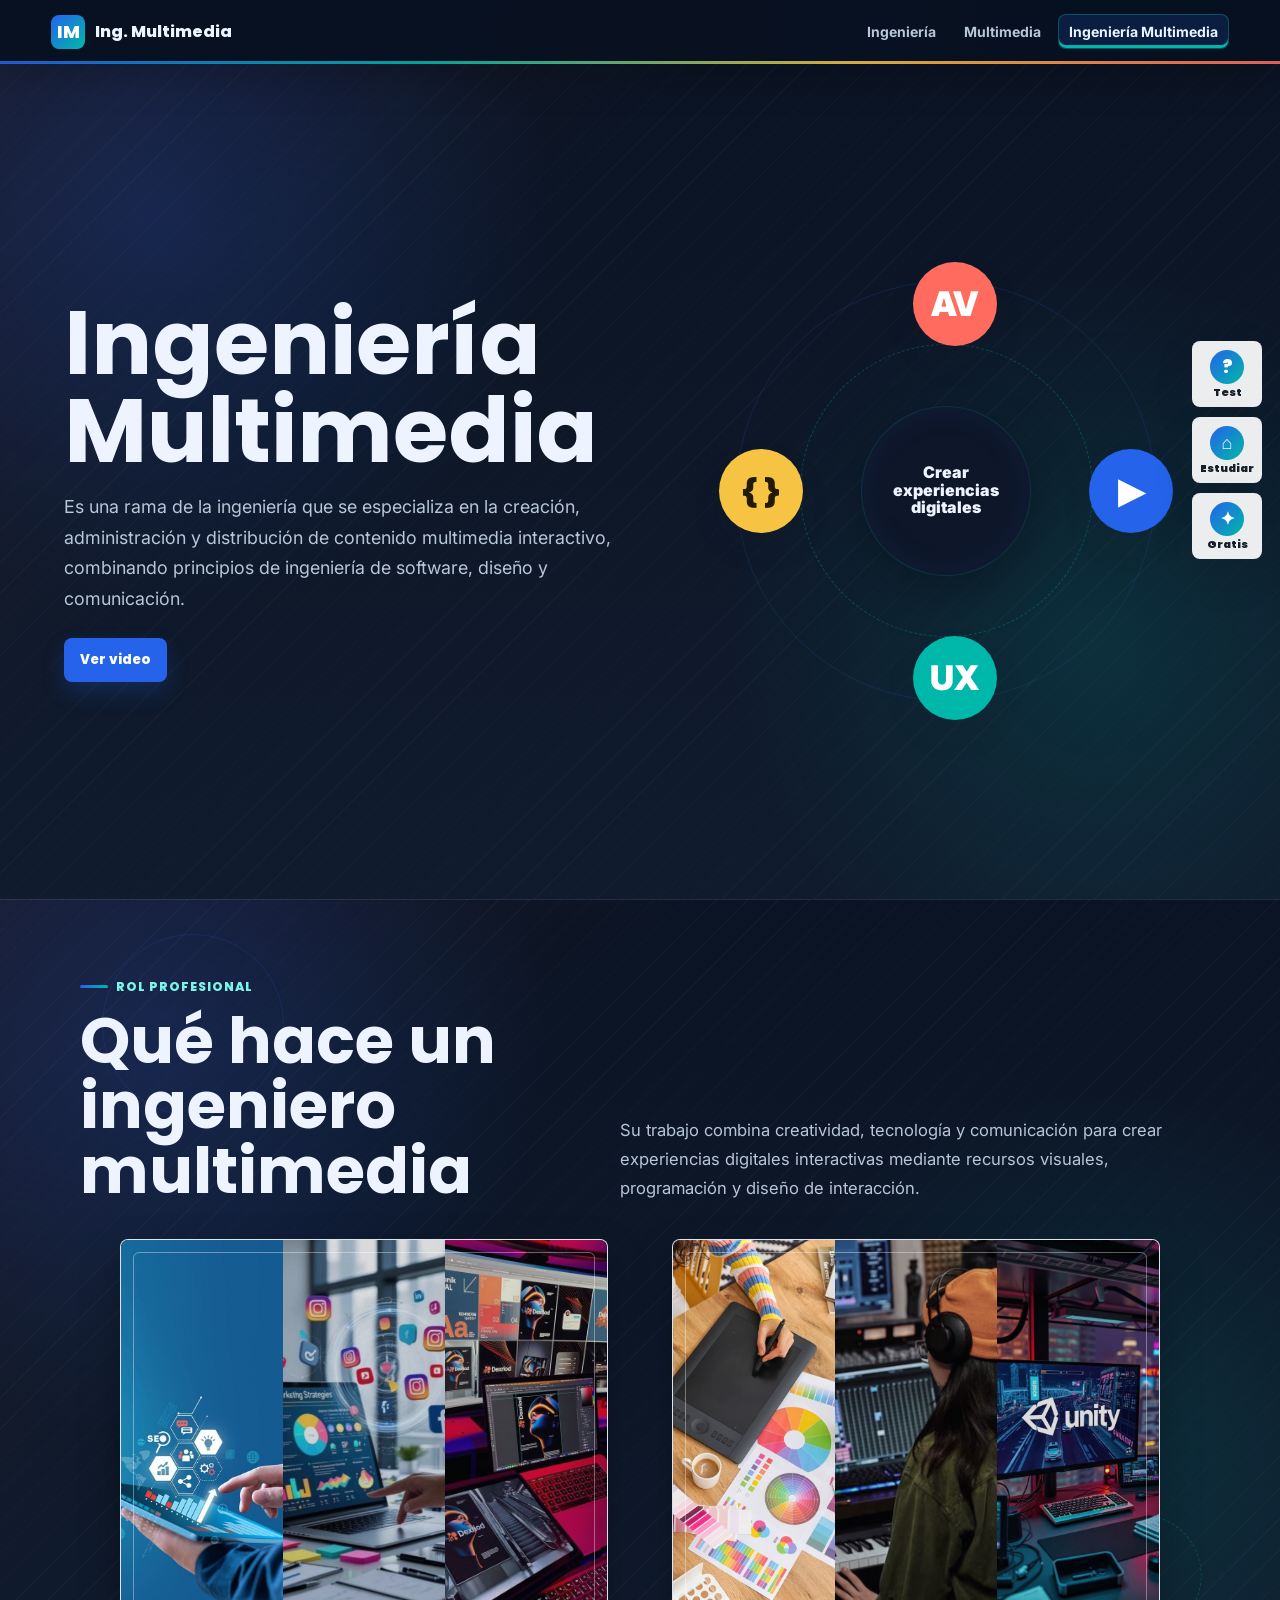
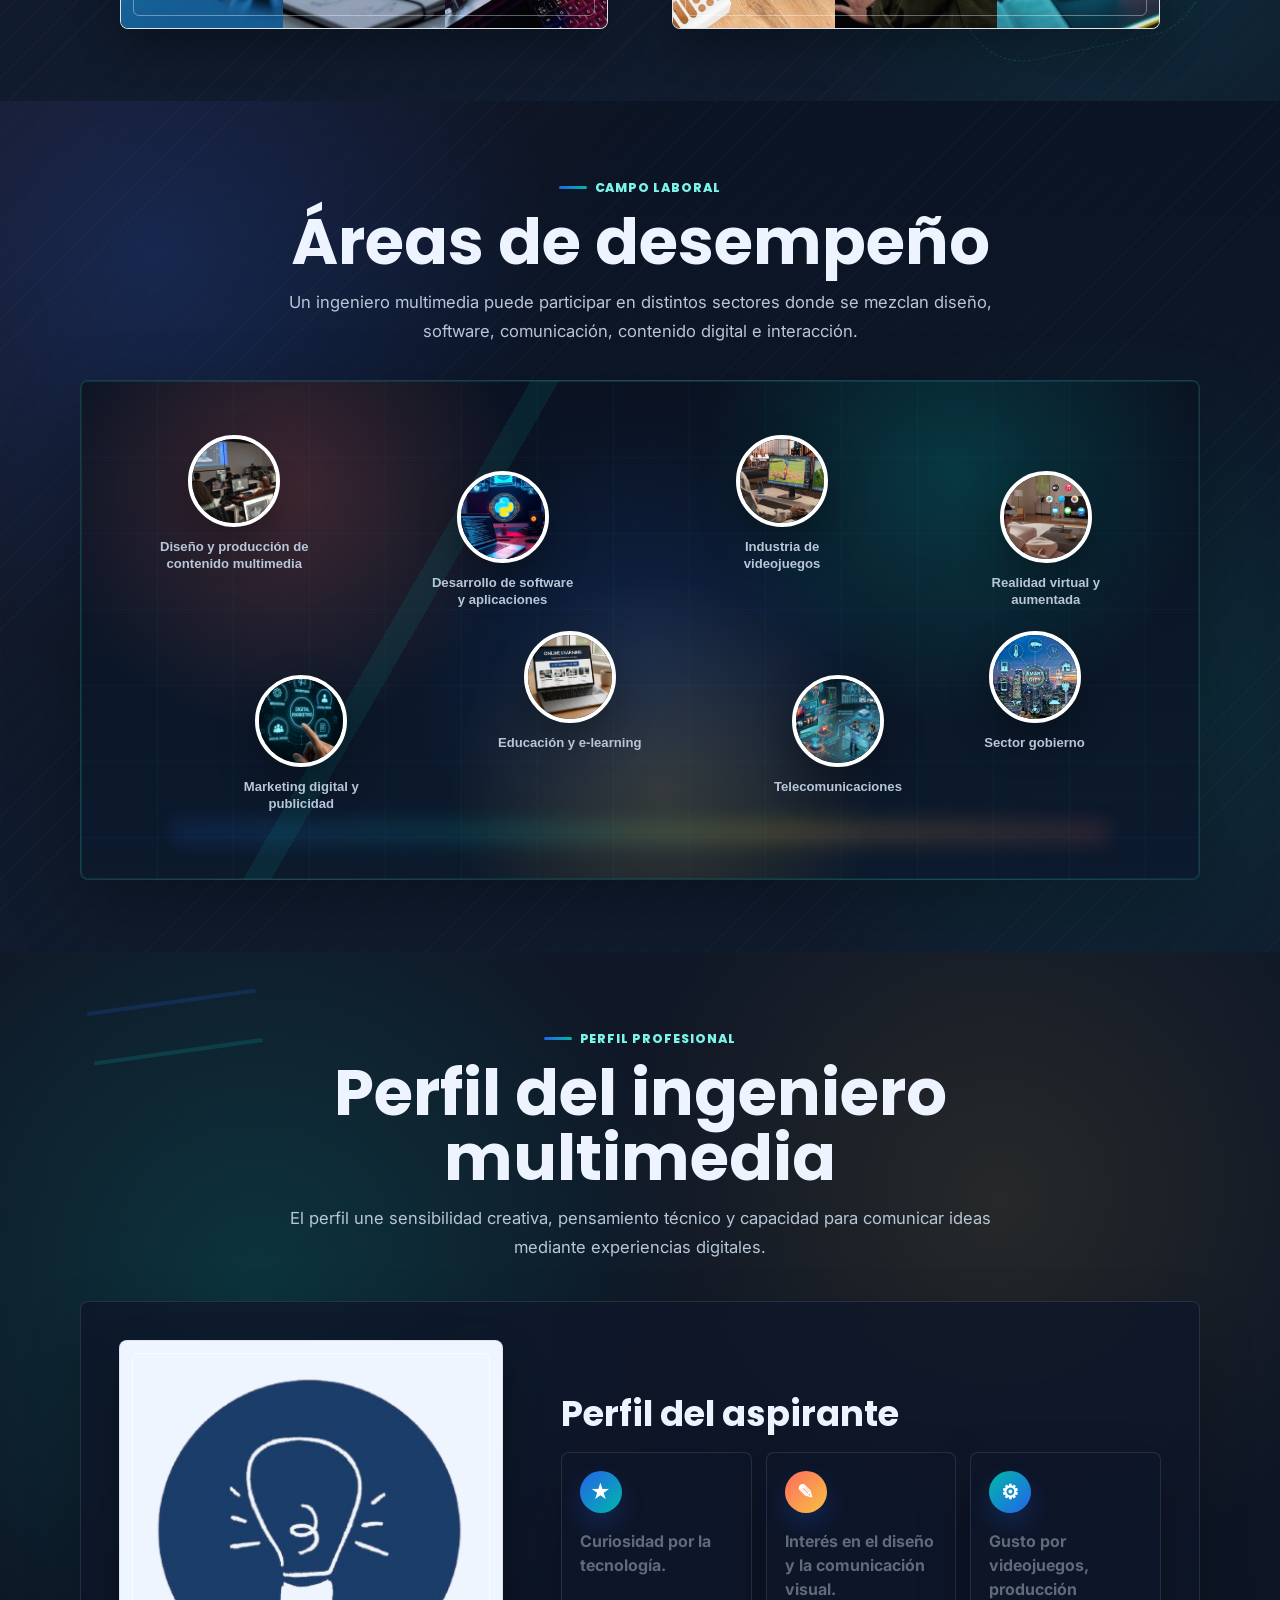
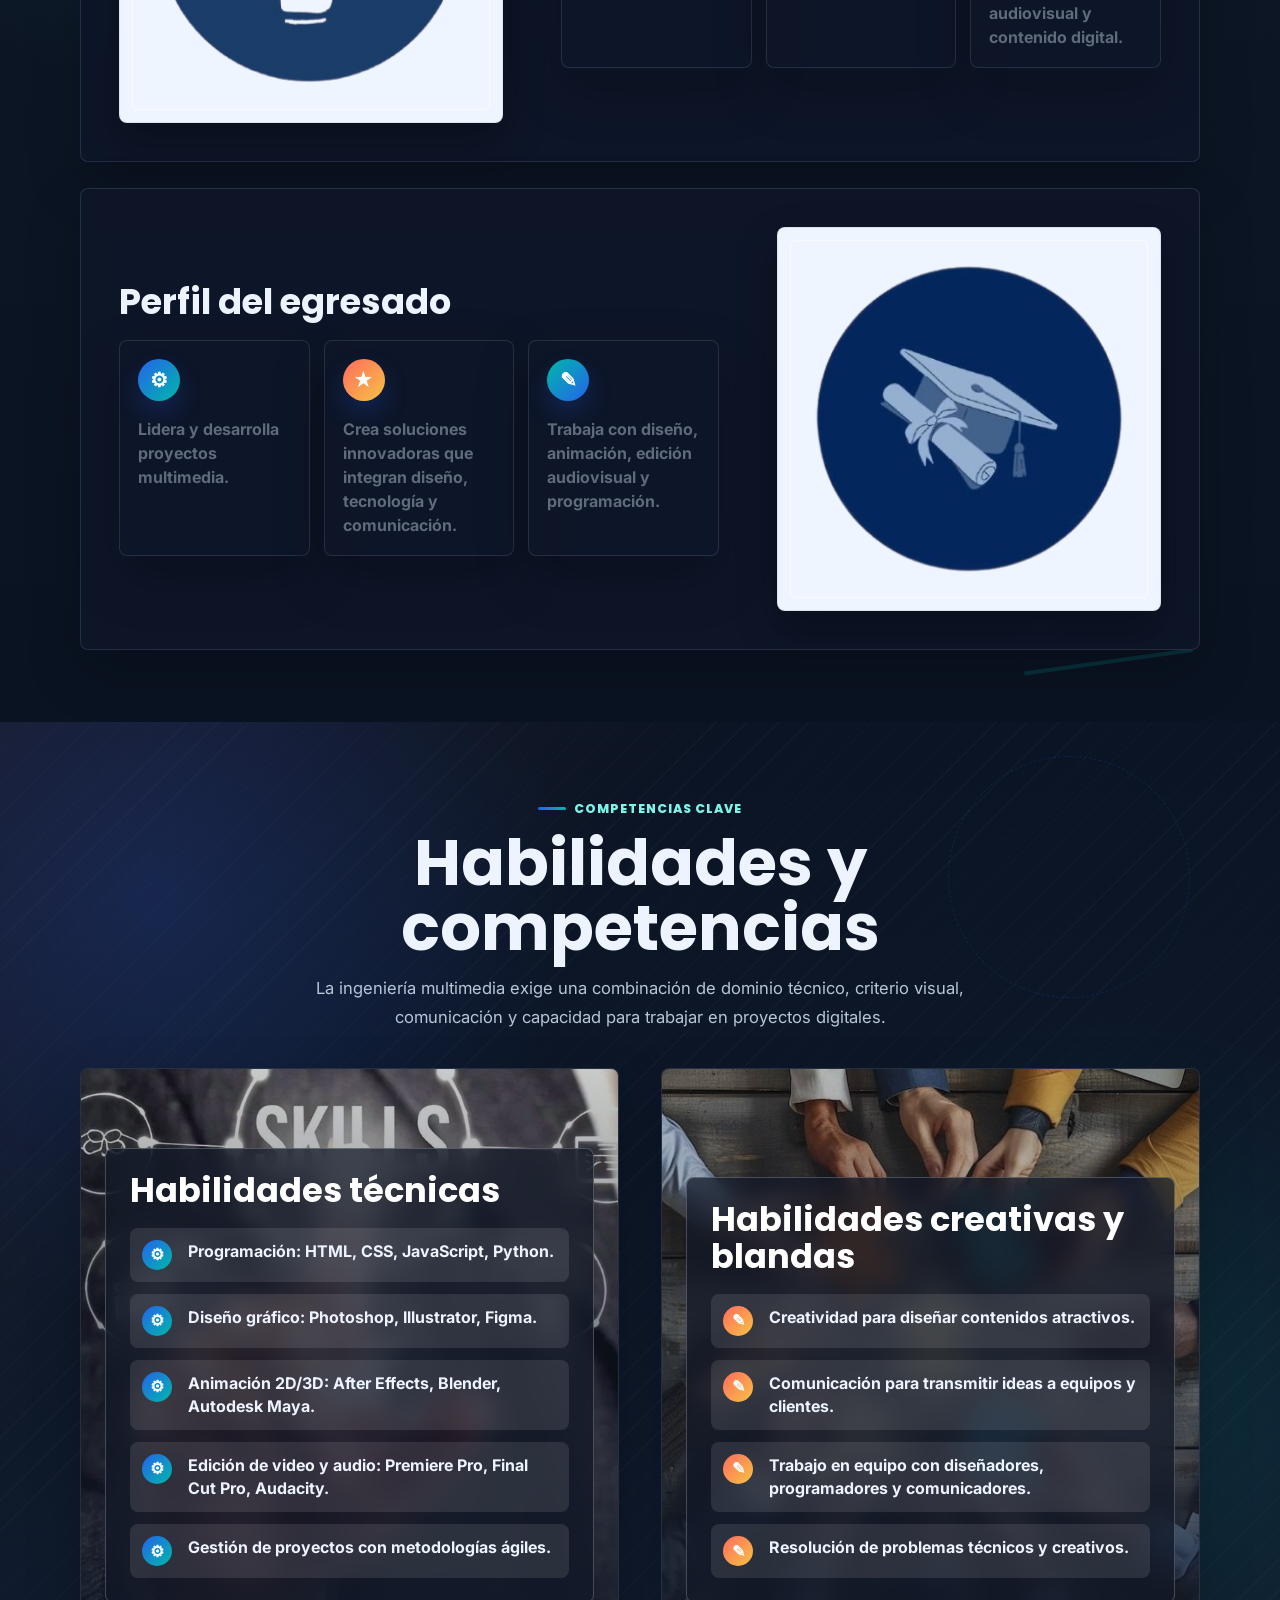
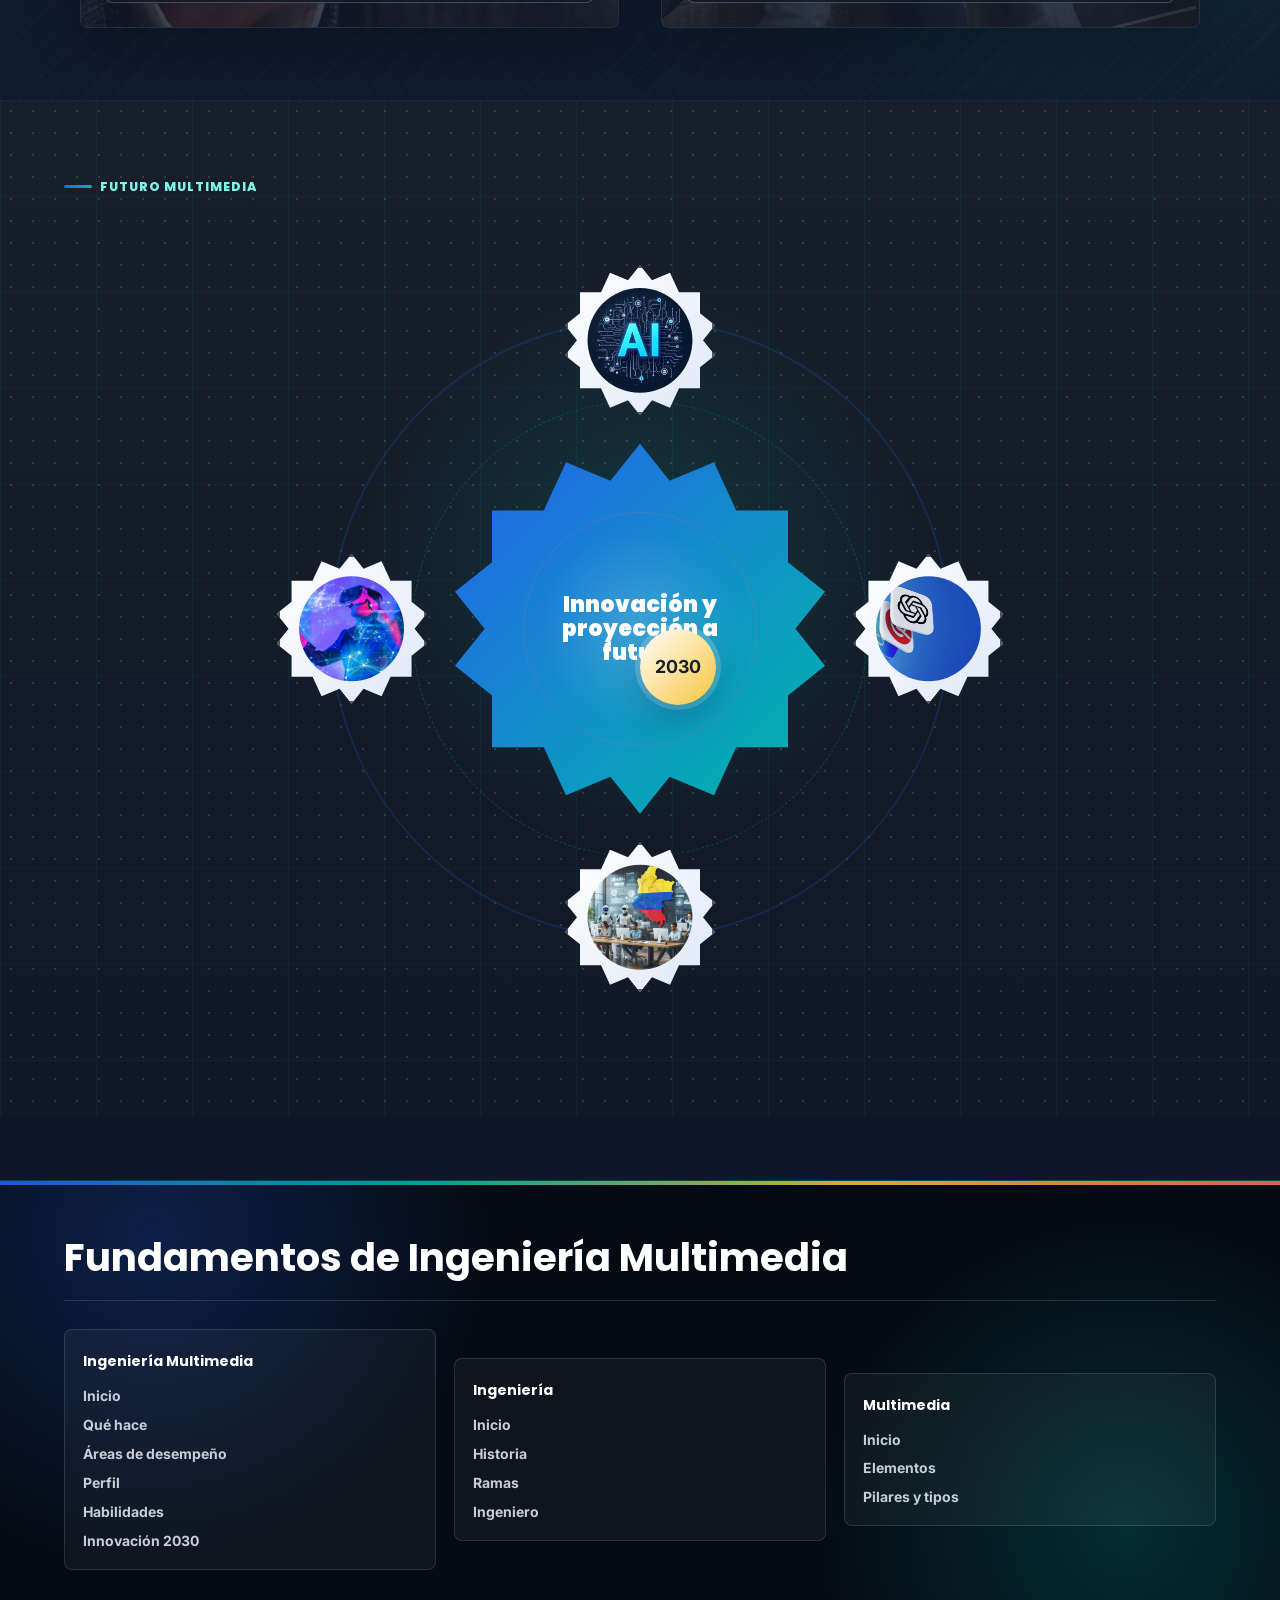
==== index.html @ 22db9808 "Alinear bordes de encabezado y footer" ====
﻿<!doctype html>
<html lang="es">
<head>
  <meta charset="utf-8">
  <meta name="viewport" content="width=device-width, initial-scale=1">
  <title>Ingeniería Multimedia</title>
  <!-- Fuentes principales del sitio: Poppins para títulos e Inter para lectura. -->
  <link rel="preconnect" href="https://fonts.googleapis.com">
  <link rel="preconnect" href="https://fonts.gstatic.com" crossorigin>
  <link href="https://fonts.googleapis.com/css2?family=Inter:wght@400;500;600;700;800&family=Poppins:wght@600;700;800;900&display=swap" rel="stylesheet">
  <link rel="stylesheet" href="css/styles.css">
</head>
<body data-page="ingenieria-multimedia">
  <!-- Encabezado fijo: logo del sitio y menú principal de navegación. -->
  <header class="topbar">
    <a href="index.html" class="brand" aria-label="Inicio">
      <span class="brand-mark">IM</span>
      <span>Ing. Multimedia</span>
    </a>
    <nav aria-label="Secciones principales">
      <a href="ingenieria.html">Ingeniería</a>
      <a href="multimedia.html">Multimedia</a>
      <a href="index.html" class="active">Ingeniería Multimedia</a>
    </nav>
  </header>

  <main id="inicio">
    <!-- Portada principal: presenta el tema central y los accesos rápidos. -->
    <section class="home-layout" id="ing-multimedia">
      <div class="intro-grid">
        <div class="intro-text">
          <h1>Ingeniería Multimedia</h1>
          <p>
            Es una rama de la ingeniería que se especializa en la creación, 
            administración y distribución de contenido multimedia interactivo, 
            combinando principios de ingeniería de software, diseño y comunicación.
          </p>
          <div class="hero-actions">
            <button class="button" type="button" id="openVideo">Ver video</button>
          </div>
        </div>
        <!-- Elemento visual animado de la portada. Cada orbe representa una parte clave de la ingeniería multimedia. -->
        <div class="stage" aria-label="Ingeniería multimedia en movimiento">
          <div class="media-orbit">
            <button class="orb video" type="button" id="openVideoOrbit" aria-label="Ver video introductorio"><span>▶</span></button>
            <div class="orb audio" title="Audiovisual"><span>AV</span></div>
            <div class="orb design" title="Experiencia de usuario"><span>UX</span></div>
            <div class="orb code" title="Programación"><span>{ }</span></div>
          </div>
          <div class="center-chip"><span>Crear experiencias digitales</span></div>
        </div>
      </div>
    </section>

    <!-- Qué hace un ingeniero multimedia: dos tarjetas con imágenes tipo cortina. -->
    <section class="curtain-section" id="que-hace-ing-multimedia">
      <div class="curtain-heading">
        <div>
          <span class="section-kicker">Rol profesional</span>
          <h2>Qué hace un ingeniero multimedia</h2>
        </div>
        <p>
          Su trabajo combina creatividad, tecnología y comunicación para crear
          experiencias digitales interactivas mediante recursos visuales,
          programación y diseño de interacción.
        </p>
      </div>

      <div class="section-hint curtain-hint" role="status" aria-live="polite">Haz clic en una tarjeta para ver el contenido de cada actividad.</div>

      <div class="curtain-grid">
        <article class="curtain-card" tabindex="0" aria-label="Diseño, producción e integración multimedia">
          <div class="curtain-images">
            <img class="active" src="assets/img/ingenieria-multimedia/que-hace-un-ing-multimedia-1.jpg" alt="Diseño y producción de contenido multimedia">
            <img src="assets/img/ingenieria-multimedia/que-hace-un-ing-multimedia-2.jpg" alt="Creación de recursos visuales multimedia">
            <img src="assets/img/ingenieria-multimedia/que-hace-un-ing-multimedia-3.jpg" alt="Integración de tecnologías multimedia">
          </div>
          <div class="curtain-copy">
            <h3>Diseño y producción multimedia</h3>
            <p>Crear gráficos, animaciones, videos y audio para proyectos digitales.</p>
          </div>
        </article>

        <article class="curtain-card" tabindex="0" aria-label="Software, aplicaciones y experiencias interactivas">
          <div class="curtain-images">
            <img class="active" src="assets/img/ingenieria-multimedia/que-hace-un-ing-multimedia-4.jpg" alt="Desarrollo de software multimedia">
            <img src="assets/img/ingenieria-multimedia/que-hace-un-ing-multimedia-5.jpg" alt="Aplicaciones interactivas">
            <img src="assets/img/ingenieria-multimedia/que-hace-un-ing-multimedia-6.jpg" alt="Experiencias inmersivas multimedia">
          </div>
          <div class="curtain-copy">
            <h3>Desarrollo multimedia</h3>
            <p>Programar aplicaciones multimedia interactivas utilizando lenguajes como HTML, CSS y JavaScript.</p>
          </div>
        </article>
      </div>
    </section>

    <!-- Áreas de desempeño: imágenes flotantes tipo globo que explotan al hacer clic. -->
    <section id="areas-desempeno">
      <div class="areas-heading">
        <span class="section-kicker">Campo laboral</span>
        <h2>Áreas de desempeño</h2>
        <p>
          Un ingeniero multimedia puede participar en distintos sectores donde
          se mezclan diseño, software, comunicación, contenido digital e interacción.
        </p>
      </div>
      <div class="areas-cloud" aria-label="Áreas de desempeño de la ingeniería multimedia">
        <button class="area-bubble area-bubble-a" type="button">
          <img src="assets/img/ingenieria-multimedia/area-diseñ-y-produccion-multimedia.jpg" alt="Diseño y producción de contenido multimedia">
          <span>Diseño y producción de contenido multimedia</span>
        </button>
        <button class="area-bubble area-bubble-b" type="button">
          <img src="assets/img/ingenieria-multimedia/area-sotfware-y-app.jpg" alt="Desarrollo de software y aplicaciones">
          <span>Desarrollo de software y aplicaciones</span>
        </button>
        <button class="area-bubble area-bubble-c" type="button">
          <img src="assets/img/ingenieria-multimedia/area-videojuegos.jpg" alt="Industria de videojuegos">
          <span>Industria de videojuegos</span>
        </button>
        <button class="area-bubble area-bubble-d" type="button">
          <img src="assets/img/ingenieria-multimedia/area-realidad-v-a.jpg" alt="Realidad virtual y aumentada">
          <span>Realidad virtual y aumentada</span>
        </button>
        <button class="area-bubble area-bubble-e" type="button">
          <img src="assets/img/ingenieria-multimedia/area-marketin-y-publicidad.jpg" alt="Marketing digital y publicidad">
          <span>Marketing digital y publicidad</span>
        </button>
        <button class="area-bubble area-bubble-f" type="button">
          <img src="assets/img/ingenieria-multimedia/area-e-lerning.jpg" alt="Educación y e-learning">
          <span>Educación y e-learning</span>
        </button>
        <button class="area-bubble area-bubble-g" type="button">
          <img src="assets/img/ingenieria-multimedia/areas-telecominicaciones.png" alt="Telecomunicaciones">
          <span>Telecomunicaciones</span>
        </button>
        <button class="area-bubble area-bubble-h" type="button">
          <img src="assets/img/ingenieria-multimedia/area-gobierno.jpg" alt="Sector gobierno">
          <span>Sector gobierno</span>
        </button>
      </div>
    </section>

    <!-- Perfil del ingeniero multimedia: aspirante y egresado con imagen e iconos. -->
    <section class="profile-section" id="perfil-ing-multimedia">
      <div class="profile-heading">
        <span class="section-kicker">Perfil profesional</span>
        <h2>Perfil del ingeniero multimedia</h2>
        <p>
          El perfil une sensibilidad creativa, pensamiento técnico y capacidad
          para comunicar ideas mediante experiencias digitales.
        </p>
      </div>

      <div class="profile-grid">
        <article class="profile-panel profile-panel-aspirante">
          <div class="profile-image-wrap">
            <img src="assets/img/ingenieria-multimedia/perfil_interesado.png" alt="Perfil del aspirante a ingeniería multimedia">
          </div>
          <div class="profile-content">
            <h3>Perfil del aspirante</h3>
            <div class="profile-traits">
              <div class="profile-trait">
                <span class="trait-icon">★</span>
                <p>Curiosidad por la tecnología.</p>
              </div>
              <div class="profile-trait">
                <span class="trait-icon">✎</span>
                <p>Interés en el diseño y la comunicación visual.</p>
              </div>
              <div class="profile-trait">
                <span class="trait-icon">⚙</span>
                <p>Gusto por videojuegos, producción audiovisual y contenido digital.</p>
              </div>
            </div>
          </div>
        </article>

        <article class="profile-panel profile-panel-egresado">
          <div class="profile-content">
            <h3>Perfil del egresado</h3>
            <div class="profile-traits">
              <div class="profile-trait">
                <span class="trait-icon">⚙</span>
                <p>Lidera y desarrolla proyectos multimedia.</p>
              </div>
              <div class="profile-trait">
                <span class="trait-icon">★</span>
                <p>Crea soluciones innovadoras que integran diseño, tecnología y comunicación.</p>
              </div>
              <div class="profile-trait">
                <span class="trait-icon">✎</span>
                <p>Trabaja con diseño, animación, edición audiovisual y programación.</p>
              </div>
            </div>
          </div>
          <div class="profile-image-wrap">
            <img src="assets/img/ingenieria-multimedia/perfil_egresado.png" alt="Perfil del egresado de ingeniería multimedia">
          </div>
        </article>
      </div>
    </section>

    <!-- Habilidades y competencias: comparativo entre técnicas y creativas/blandas. -->
    <section class="skills-section" id="habilidades-competencias">
      <div class="skills-heading">
        <span class="section-kicker">Competencias clave</span>
        <h2>Habilidades y competencias</h2>
        <p>
          La ingeniería multimedia exige una combinación de dominio técnico,
          criterio visual, comunicación y capacidad para trabajar en proyectos digitales.
        </p>
      </div>

      <div class="skills-panels">
        <article class="skill-panel skill-panel-tech">
          <div class="skill-panel-bg" aria-hidden="true"></div>
          <div class="skill-panel-content">
            <h3>Habilidades técnicas</h3>
            <ul class="skill-list">
              <li><span class="skill-icon gear">⚙</span><span>Programación: HTML, CSS, JavaScript, Python.</span></li>
              <li><span class="skill-icon gear">⚙</span><span>Diseño gráfico: Photoshop, Illustrator, Figma.</span></li>
              <li><span class="skill-icon gear">⚙</span><span>Animación 2D/3D: After Effects, Blender, Autodesk Maya.</span></li>
              <li><span class="skill-icon gear">⚙</span><span>Edición de video y audio: Premiere Pro, Final Cut Pro, Audacity.</span></li>
              <li><span class="skill-icon gear">⚙</span><span>Gestión de proyectos con metodologías ágiles.</span></li>
            </ul>
          </div>
        </article>

        <article class="skill-panel skill-panel-soft">
          <div class="skill-panel-bg" aria-hidden="true"></div>
          <div class="skill-panel-content">
            <h3>Habilidades creativas y blandas</h3>
            <ul class="skill-list">
              <li><span class="skill-icon brush">✎</span><span>Creatividad para diseñar contenidos atractivos.</span></li>
              <li><span class="skill-icon brush">✎</span><span>Comunicación para transmitir ideas a equipos y clientes.</span></li>
              <li><span class="skill-icon brush">✎</span><span>Trabajo en equipo con diseñadores, programadores y comunicadores.</span></li>
              <li><span class="skill-icon brush">✎</span><span>Resolución de problemas técnicos y creativos.</span></li>
            </ul>
          </div>
        </article>
      </div>
    </section>

    <!-- Innovación y proyección 2030: engranajes animados con textos al pausar. -->
    <section class="innovation-section" id="innovacion-2030">
      <span class="section-kicker innovation-kicker">Futuro multimedia</span>
      <div class="innovation-stage">
        <article class="innovation-note innovation-note-left">
          <h3>Inteligencia artificial</h3>
          <p>La automatización de tareas repetitivas permite enfocar el trabajo en creatividad e innovación estratégica.</p>
        </article>

        <article class="innovation-note innovation-note-right-top">
          <h3>IA generativa</h3>
          <p>La generación automática de imágenes, video y música redefine los procesos creativos multimedia.</p>
        </article>

        <div class="gear-system" aria-label="Innovación y proyección a futuro 2030">
          <div class="gear-center">
            <span>Innovación y proyección a futuro</span>
            <strong class="orbit-year">2030</strong>
          </div>

          <button class="future-gear future-gear-ia" type="button" aria-label="Inteligencia artificial">
            <img src="assets/img/ingenieria-multimedia/IA.jpg" alt="Inteligencia artificial">
          </button>
          <button class="future-gear future-gear-gen" type="button" aria-label="IA generativa y multimedia">
            <img src="assets/img/ingenieria-multimedia/ias-gnerativas.jpg" alt="IA generativa y multimedia">
          </button>
          <button class="future-gear future-gear-col" type="button" aria-label="Tendencias en Colombia">
            <img src="assets/img/ingenieria-multimedia/tendencias-en-colombia.jpg" alt="Tendencias en Colombia">
          </button>
          <button class="future-gear future-gear-xr" type="button" aria-label="Realidad virtual aumentada y mixta">
            <img src="assets/img/ingenieria-multimedia/Realidad-aumentada.jpg" alt="Realidad virtual aumentada y mixta">
          </button>
        </div>

        <article class="innovation-note innovation-note-left-bottom">
          <h3>Tendencias en Colombia</h3>
          <p>El crecimiento TIC impulsa contenidos interactivos, realidad aumentada y desarrollo web.</p>
        </article>

        <article class="innovation-note innovation-note-right-bottom">
          <h3>Realidad extendida</h3>
          <p>VR, AR y realidad mixta aumentan la demanda de experiencias inmersivas diseñadas por ingenieros multimedia.</p>
        </article>
      </div>
    </section>

  </main>

  <!-- Pie de página del sitio. -->
  <!-- Pie de página global: resume las tres páginas y permite saltar a sus secciones. -->
  <footer class="site-footer">
    <div class="footer-brand">
      <strong>Fundamentos de Ingeniería Multimedia</strong>
    </div>

    <nav class="footer-menu" aria-label="Menú general del sitio">
      <section class="footer-group">
        <h3><a href="index.html">Ingeniería Multimedia</a></h3>
        <ul>
          <li><a href="index.html#ing-multimedia">Inicio</a></li>
          <li><a href="index.html#que-hace-ing-multimedia">Qué hace</a></li>
          <li><a href="index.html#areas-desempeno">Áreas de desempeño</a></li>
          <li><a href="index.html#perfil-ing-multimedia">Perfil</a></li>
          <li><a href="index.html#habilidades-competencias">Habilidades</a></li>
          <li><a href="index.html#innovacion-2030">Innovación 2030</a></li>
        </ul>
      </section>

      <section class="footer-group">
        <h3><a href="ingenieria.html">Ingeniería</a></h3>
        <ul>
          <li><a href="ingenieria.html#ingenieria">Inicio</a></li>
          <li><a href="ingenieria.html#historia-ingenieria">Historia</a></li>
          <li><a href="ingenieria.html#ramas-ingenieria">Ramas</a></li>
          <li><a href="ingenieria.html#que-es-un-ingeniero">Ingeniero</a></li>
        </ul>
      </section>

      <section class="footer-group">
        <h3><a href="multimedia.html">Multimedia</a></h3>
        <ul>
          <li><a href="multimedia.html#multimedia">Inicio</a></li>
          <li><a href="multimedia.html#elementos-multimedia">Elementos</a></li>
          <li><a href="multimedia.html#pilares-tipos">Pilares y tipos</a></li>
        </ul>
      </section>
    </nav>
  </footer>

  <!-- Modal reutilizable para mostrar información ampliada de varias secciones. -->
  <div class="modal" id="modal" aria-hidden="true">
    <article class="modal-card" role="dialog" aria-modal="true" aria-labelledby="modalTitle">
      <div id="modalArt"></div>
      <div class="modal-content">
        <button class="close" type="button" id="closeModal" aria-label="Cerrar">X</button>
        <h2 id="modalTitle"></h2>
        <p id="modalText"></p>
      </div>
    </article>
  </div>

  <!-- Modal específico para reproducir el video de introducción. -->
  <div class="modal" id="videoModal" aria-hidden="true">
    <article class="modal-card video-modal-card" role="dialog" aria-modal="true" aria-labelledby="videoTitle">
      <div class="modal-content">
        <button class="close" type="button" id="closeVideo" aria-label="Cerrar">X</button>
        <h2 id="videoTitle">Video de introducción</h2>
      </div>
      <video id="introVideo" controls>
        <source src="assets/video/ingenieria-multimedia/intro.mp4" type="video/mp4">
        Tu navegador no puede reproducir este video.
      </video>
    </article>
  </div>

  <!-- Modal del test: no se cierra al tocar el fondo para que el usuario no pierda sus respuestas. -->
  <div class="modal action-modal" id="testModal" aria-hidden="true">
    <article class="modal-card action-card test-card" role="dialog" aria-modal="true" aria-labelledby="testTitle">
      <button class="close" type="button" data-close-modal="testModal" aria-label="Cerrar">X</button>
      <div class="action-card-head">
        <span class="section-kicker">Test vocacional</span>
        <h2 id="testTitle">Descubre tu perfil multimedia</h2>
        <p>Responde las tres preguntas y luego revisa el resultado. Ninguna opción aparece marcada por defecto.</p>
      </div>

      <form class="test-form" id="profileTest">
        <fieldset>
          <legend>1. ¿Qué actividad te llama más la atención?</legend>
          <label><input type="radio" name="q1" value="A"> Diseñar personajes y mundos para un videojuego.</label>
          <label><input type="radio" name="q1" value="B"> Crear contenido llamativo para redes sociales o publicidad.</label>
          <label><input type="radio" name="q1" value="C"> Producir un cortometraje o una pieza audiovisual.</label>
          <label><input type="radio" name="q1" value="D"> Desarrollar una app o una página web interactiva.</label>
        </fieldset>

        <fieldset>
          <legend>2. ¿Qué herramienta te gustaría dominar?</legend>
          <label><input type="radio" name="q2" value="A"> Un motor de videojuegos como Unity o Unreal Engine.</label>
          <label><input type="radio" name="q2" value="B"> Software de diseño como Photoshop, Illustrator o Figma.</label>
          <label><input type="radio" name="q2" value="C"> Programas de edición de video como Premiere Pro o After Effects.</label>
          <label><input type="radio" name="q2" value="D"> Lenguajes de programación como Python o JavaScript.</label>
        </fieldset>

        <fieldset>
          <legend>3. ¿Cuál es tu objetivo profesional ideal?</legend>
          <label><input type="radio" name="q3" value="A"> Ser parte de un estudio de desarrollo de juegos.</label>
          <label><input type="radio" name="q3" value="B"> Dirigir el arte digital y la estrategia de marca de una empresa.</label>
          <label><input type="radio" name="q3" value="C"> Trabajar en postproducción de películas y series.</label>
          <label><input type="radio" name="q3" value="D"> Liderar proyectos de innovación tecnológica en una compañía.</label>
        </fieldset>

        <p class="test-warning" id="testWarning" aria-live="polite"></p>
        <button class="button" type="submit">Ver resultado</button>
      </form>

      <section class="test-result" id="testResult" aria-live="polite"></section>
      <button class="button secondary retake-test" type="button" id="retakeTest">Volver a realizar el test</button>
      <button class="button secondary modal-close-action" type="button" data-close-modal="testModal">Cerrar</button>
    </article>
  </div>

  <!-- Modal de universidades: el fondo también sirve para cerrar la ventana. -->
  <div class="modal action-modal dismissible" id="studyModal" aria-hidden="true">
    <article class="modal-card action-card study-card" role="dialog" aria-modal="true" aria-labelledby="studyTitle">
      <button class="close" type="button" data-close-modal="studyModal" aria-label="Cerrar">X</button>
      <div class="action-card-head">
        <span class="section-kicker">Colombia</span>
        <h2 id="studyTitle">Dónde estudiar Ingeniería Multimedia</h2>
        <p>Programas universitarios en Colombia relacionados con la formación en Ingeniería Multimedia.</p>
      </div>
      <div class="link-grid university-grid">
        <a href="https://uninpahu.edu.co/oferta-academica/ingenieria-multimedia/" target="_blank" rel="noopener noreferrer">
          <img src="assets/img/logos/unipahu.jpg" alt="UNINPAHU">
          <span>UNINPAHU</span>
        </a>
        <a href="https://unisimon.edu.co/pregrados/ingenieria-multimedia/barranquilla" target="_blank" rel="noopener noreferrer">
          <img src="assets/img/logos/Universidad-Simon-Bolivar.jpg" alt="Universidad Simón Bolívar">
          <span>Universidad Simón Bolívar</span>
        </a>
        <a href="https://umng.edu.co/programa/ingenieria-en-multimedia/" target="_blank" rel="noopener noreferrer">
          <img src="assets/img/logos/u-militar-nueva-granada.png" alt="Universidad Militar Nueva Granada">
          <span>U. Militar Nueva Granada</span>
        </a>
        <a href="https://www.uao.edu.co/programa/ingenieria-multimedia/" target="_blank" rel="noopener noreferrer">
          <img src="assets/img/logos/universidad-autonoma-de-occidente.png" alt="Universidad Autónoma de Occidente">
          <span>U. Autónoma de Occidente</span>
        </a>
        <a href="https://estudios.unad.edu.co/ingenieria-multimedia" target="_blank" rel="noopener noreferrer">
          <img src="assets/img/logos/unad.png" alt="UNAD">
          <span>UNAD</span>
        </a>
        <a href="https://unimayor.edu.co/web/oferta-academica/programas-profesionales/ingenieria-multimedia" target="_blank" rel="noopener noreferrer">
          <img src="assets/img/logos/colegio-mayor-del-cauca.png" alt="Colegio Mayor del Cauca">
          <span>Colegio Mayor del Cauca</span>
        </a>
      </div>
    </article>
  </div>

  <!-- Modal de herramientas gratuitas: logos con enlaces oficiales en nueva pestaña. -->
  <div class="modal action-modal dismissible" id="toolsModal" aria-hidden="true">
    <article class="modal-card action-card tools-card" role="dialog" aria-modal="true" aria-labelledby="toolsTitle">
      <button class="close" type="button" data-close-modal="toolsModal" aria-label="Cerrar">X</button>
      <div class="action-card-head">
        <span class="section-kicker">Recursos gratis</span>
        <h2 id="toolsTitle">Herramientas para crear contenido multimedia</h2>
        <p>Recursos gratuitos organizados por categoría para crear, editar y desarrollar proyectos multimedia.</p>
      </div>
      <div class="tool-categories">
        <section class="tool-category">
          <h3>Diseño gráfico e ilustración</h3>
          <div class="link-grid tools-grid">
            <a href="https://www.canva.com/" target="_blank" rel="noopener noreferrer"><img src="assets/img/logos/canva.jpg" alt="Canva"><span>Canva</span></a>
            <a href="https://www.gimp.org/" target="_blank" rel="noopener noreferrer"><img src="assets/img/logos/gimp.jpg" alt="GIMP"><span>GIMP</span></a>
            <a href="https://krita.org/en/" target="_blank" rel="noopener noreferrer"><img src="assets/img/logos/krita.jpg" alt="Krita"><span>Krita</span></a>
          </div>
        </section>

        <section class="tool-category">
          <h3>Animación y modelado 3D</h3>
          <div class="link-grid tools-grid">
            <a href="https://www.blender.org/" target="_blank" rel="noopener noreferrer"><img src="assets/img/logos/Blender.jpg" alt="Blender"><span>Blender</span></a>
          </div>
        </section>

        <section class="tool-category">
          <h3>Edición de audio</h3>
          <div class="link-grid tools-grid">
            <a href="https://www.audacityteam.org/" target="_blank" rel="noopener noreferrer"><img src="assets/img/logos/Audacity.jpg" alt="Audacity"><span>Audacity</span></a>
          </div>
        </section>

        <section class="tool-category">
          <h3>Edición de video</h3>
          <div class="link-grid tools-grid">
            <a href="https://www.blackmagicdesign.com/products/davinciresolve/" target="_blank" rel="noopener noreferrer"><img src="assets/img/logos/DaVinci-Resolve.jpg" alt="DaVinci Resolve"><span>DaVinci Resolve</span></a>
            <a href="https://www.capcut.com/" target="_blank" rel="noopener noreferrer"><img src="assets/img/logos/CapCut.jpg" alt="CapCut"><span>CapCut</span></a>
          </div>
        </section>

        <section class="tool-category">
          <h3>Desarrollo y programación</h3>
          <div class="link-grid tools-grid">
            <a href="https://code.visualstudio.com/" target="_blank" rel="noopener noreferrer"><img src="assets/img/logos/Visual-Studio-Code.jpg" alt="Visual Studio Code"><span>VS Code</span></a>
            <a href="https://scratch.mit.edu/" target="_blank" rel="noopener noreferrer"><img src="assets/img/logos/Scratch.jpg" alt="Scratch"><span>Scratch</span></a>
          </div>
        </section>
      </div>
    </article>
  </div>

  <!-- Botones flotantes: accesos rápidos y navegación hacia la sección anterior. -->
  <div class="floating-actions" aria-label="Accesos rápidos">
    <button class="float-action" type="button" data-action-modal="testModal" aria-label="Abrir test"><span>?</span><small>Test</small></button>
    <button class="float-action" type="button" data-action-modal="studyModal" aria-label="Dónde estudiar"><span>⌂</span><small>Estudiar</small></button>
    <button class="float-action" type="button" data-action-modal="toolsModal" aria-label="Herramientas gratis"><span>✦</span><small>Gratis</small></button>
  </div>
  <button class="float-action previous-action" type="button" id="backTop" aria-label="Ir a la sección anterior"><span>↑</span><small>Anterior</small></button>

  <script src="js/main.js"></script>
</body>
</html>
---- css/styles.css ----
﻿/* Variables generales: colores, sombras y valores reutilizables del sitio. */
:root {
      --bg: #f6f8fb;
      --ink: #17202a;
      --muted: #5f6b7a;
      --line: #dde3ec;
      --blue: #2563eb;
      --teal: #00b8a9;
      --coral: #ff6b5f;
      --gold: #f6c343;
      --dark: #111827;
      --panel: #ffffff;
      --soft-blue: #eef5ff;
      --soft-teal: #e8fbf8;
      --soft-coral: #fff0ee;
      --shadow: 0 18px 50px rgba(17, 24, 39, 0.13);
    }

    /* Ajuste global para que paddings y bordes no rompan el ancho de los elementos. */
    * {
      box-sizing: border-box;
    }

    html {
      scroll-behavior: smooth;
    }

    body {
      margin: 0;
      font-family: "Inter", "Segoe UI", Arial, sans-serif;
      color: var(--ink);
      background: var(--bg);
      cursor: default;
    }

    h1,
    h2,
    h3,
    .brand,
    .button {
      font-family: "Poppins", "Segoe UI", Arial, sans-serif;
    }

    a {
      color: inherit;
      text-decoration: none;
    }

    /* Cursor del sitio.
       La mano solo debe aparecer en controles reales: enlaces, botones,
       formularios y elementos marcados como interactivos. El resto conserva
       el cursor normal para que no parezca clicable por accidente. */
    a,
    button,
    label,
    input,
    select,
    textarea,
    summary,
    [role="button"] {
      cursor: pointer;
    }

    p,
    h1,
    h2,
    h3,
    li,
    .media-element-card,
    .pillar-list li,
    .type-card,
    .footer-brand {
      cursor: default;
    }

    /* Evita marcas de foco al hacer clic con mouse, pero conserva una senal
       visible cuando alguien navega con teclado. */
    :focus:not(:focus-visible) {
      outline: none;
    }

    :focus-visible {
      outline: 3px solid rgba(37, 99, 235, 0.45);
      outline-offset: 4px;
    }

    /* Encabezado fijo con logo y menu principal. */
    .topbar {
      position: sticky;
      top: 0;
      z-index: 10;
      display: flex;
      align-items: center;
      justify-content: space-between;
      gap: 20px;
      padding: 14px clamp(18px, 4vw, 56px);
      background: rgba(255, 255, 255, 0.92);
      border-bottom: 1px solid var(--line);
      backdrop-filter: blur(12px);
    }

    .topbar::after {
      content: "";
      position: absolute;
      left: 0;
      right: 0;
      bottom: -1px;
      height: 3px;
      background: linear-gradient(90deg, var(--blue), var(--teal), var(--gold), var(--coral));
      opacity: 0.86;
    }

    .topbar,
    nav,
    .hero-actions,
    .inline-actions {
      min-width: 0;
    }

    .brand {
      display: flex;
      align-items: center;
      gap: 10px;
      font-weight: 800;
    }

    .brand-mark {
      width: 34px;
      height: 34px;
      display: grid;
      place-items: center;
      border-radius: 8px;
      background: linear-gradient(135deg, var(--blue), var(--teal));
      color: white;
      font-size: 18px;
    }

    /* Menu de navegacion. La clase active marca la seccion actual. */
    nav {
      display: flex;
      align-items: center;
      gap: 6px;
      flex-wrap: wrap;
      justify-content: flex-end;
    }

    nav a {
      padding: 8px 10px;
      border-radius: 8px;
      color: var(--muted);
      font-size: 14px;
      font-weight: 700;
      border: 1px solid transparent;
      text-align: center;
    }

    nav a:hover,
    nav a.active {
      color: var(--blue);
      background: var(--soft-blue);
      border-color: #c7d8ff;
      box-shadow: inset 0 -3px 0 var(--blue);
    }

    /* Portada principal: texto a la izquierda y animacion circular a la derecha. */
    .home-layout {
      min-height: calc(100vh - 64px);
      display: grid;
      align-items: center;
      padding: 54px clamp(18px, 5vw, 72px) 36px;
      background:
        linear-gradient(115deg, rgba(37, 99, 235, 0.12), transparent 42%),
        linear-gradient(35deg, rgba(0, 184, 169, 0.08), transparent 36%),
        linear-gradient(180deg, #ffffff, var(--soft-blue));
      border-bottom: 1px solid var(--line);
    }

    /* Rejilla de portada. En escritorio usa dos columnas; en movil pasa a una. */
    .intro-grid {
      display: grid;
      grid-template-columns: minmax(0, 0.98fr) minmax(320px, 0.92fr);
      align-items: center;
      gap: clamp(18px, 3vw, 42px);
      width: 100%;
    }

    /* Acerca el bloque textual al orbe sin perder la lectura alineada a la izquierda. */
    .intro-text {
      justify-self: end;
      max-width: 720px;
    }

    .intro-text h1 {
      margin: 0 0 16px;
      max-width: 680px;
      font-size: clamp(2.3rem, 7vw, 5.8rem);
      line-height: 0.98;
      letter-spacing: 0;
    }

    .intro-text p {
      max-width: 640px;
      color: var(--muted);
      font-size: 1.12rem;
      line-height: 1.7;
    }

    .hero {
      min-height: calc(100vh - 64px);
      display: grid;
      grid-template-columns: minmax(0, 1.08fr) minmax(300px, 0.92fr);
      gap: 34px;
      align-items: center;
      padding: 54px clamp(18px, 5vw, 72px) 36px;
      background:
        linear-gradient(115deg, rgba(37, 99, 235, 0.12), transparent 42%),
        linear-gradient(35deg, rgba(0, 184, 169, 0.08), transparent 36%),
        linear-gradient(180deg, #ffffff, var(--soft-blue));
    }

    .hero h1 {
      margin: 0 0 16px;
      max-width: 780px;
      font-size: clamp(2.3rem, 7vw, 5.8rem);
      line-height: 0.98;
      letter-spacing: 0;
    }

    .hero p {
      max-width: 680px;
      color: var(--muted);
      font-size: 1.12rem;
      line-height: 1.7;
    }

    .hero-actions,
    .inline-actions {
      display: flex;
      gap: 12px;
      flex-wrap: wrap;
      margin-top: 24px;
    }

    /* Botones generales del sitio. La variante secondary invierte color/fondo. */
    .button {
      border: 0;
      border-radius: 8px;
      padding: 12px 16px;
      font-weight: 800;
      cursor: pointer;
      background: var(--blue);
      color: white;
      box-shadow: 0 10px 22px rgba(37, 99, 235, 0.22);
      text-align: center;
    }

    .button.secondary {
      background: #ffffff;
      color: var(--blue);
      border: 1px solid #c7d8ff;
      box-shadow: none;
    }

    /* Animacion circular de multimedia en movimiento. */
    .stage {
      min-height: 420px;
      position: relative;
      display: grid;
      place-items: center;
    }

    .media-orbit {
      width: min(420px, 82vw);
      aspect-ratio: 1;
      position: relative;
      border: 1px solid rgba(35, 102, 209, 0.18);
      border-radius: 50%;
      animation: turn 22s linear infinite;
    }

    .media-orbit::before {
      content: "";
      position: absolute;
      inset: 15%;
      border: 1px dashed rgba(2, 168, 150, 0.35);
      border-radius: 50%;
    }

    .center-chip {
      position: absolute;
      width: 170px;
      height: 170px;
      padding: 20px;
      display: grid;
      place-items: center;
      border-radius: 50%;
      background: var(--panel);
      box-shadow: var(--shadow);
      text-align: center;
      font-weight: 900;
      line-height: 1.12;
      animation: float 4s ease-in-out infinite;
    }

    .orb {
      position: absolute;
      width: 84px;
      height: 84px;
      border: 0;
      display: grid;
      place-items: center;
      border-radius: 50%;
      color: white;
      font-weight: 900;
      box-shadow: 0 16px 28px rgba(23, 32, 42, 0.16);
      animation: counter 22s linear infinite;
      cursor: pointer;
    }

    .orb span {
      font-size: 34px;
      line-height: 1;
    }

    .orb.audio { top: -20px; left: 42%; background: var(--coral); }
    .orb.video { right: -18px; top: 40%; background: var(--blue); }
    .orb.design { bottom: -20px; left: 42%; background: var(--teal); }
    .orb.code { left: -18px; top: 40%; background: var(--gold); color: #231b00; }

    .orb:hover {
      filter: brightness(1.05);
      transform: scale(1.04);
    }

    /* Espaciado general de cada seccion de contenido. */
    section {
      padding: 72px clamp(18px, 5vw, 72px);
    }

    /* Seccion de Ingenieria.
       Esta es la primera pantalla de la pestana, por eso no lleva etiqueta.
       El diseno funciona como portada: titulo grande, video protagonista y
       piezas flotantes que sugieren ciencia, calculo, diseno y solucion. */
    .engineering-section {
      position: relative;
      overflow: hidden;
      min-height: calc(100vh - 64px);
      display: grid;
      align-items: center;
      background:
        linear-gradient(125deg, rgba(37, 99, 235, 0.12), transparent 44%),
        radial-gradient(circle at 82% 58%, rgba(0, 184, 169, 0.13), transparent 31%),
        repeating-linear-gradient(135deg, rgba(37, 99, 235, 0.045) 0 8px, transparent 8px 22px),
        linear-gradient(180deg, #ffffff, #eef5ff);
      background-size: auto, auto, auto, auto;
      border-bottom: 1px solid var(--line);
    }

    .engineering-section::before {
      content: none;
    }

    .engineering-section::after {
      content: "";
      position: absolute;
      left: 7%;
      bottom: 72px;
      width: min(330px, 54vw);
      height: 82px;
      background:
        repeating-radial-gradient(ellipse at center, transparent 0 12px, rgba(0, 184, 169, 0.28) 13px 14px, transparent 15px 27px);
      mask-image: linear-gradient(90deg, transparent, #000 18%, #000 82%, transparent);
      transform: rotate(-4deg);
      opacity: 0.62;
      pointer-events: none;
      animation: engineeringPulse 5s ease-in-out infinite;
    }

    .engineering-shell {
      position: relative;
      z-index: 1;
      width: min(1280px, 100%);
      margin: 0 auto;
    }

    .engineering-heading {
      max-width: 560px;
      margin: 0;
      align-self: center;
      justify-self: start;
    }

    .engineering-heading p {
      margin: 0;
      color: var(--muted);
      font-size: 1.12rem;
      line-height: 1.75;
      font-weight: 650;
    }

    .engineering-tags {
      display: flex;
      flex-wrap: wrap;
      gap: 10px;
      margin-top: 24px;
    }

    .engineering-tags span {
      padding: 9px 12px;
      border: 1px solid rgba(37, 99, 235, 0.18);
      border-radius: 999px;
      color: var(--ink);
      font-family: "Poppins", "Segoe UI", Arial, sans-serif;
      font-size: 0.82rem;
      font-weight: 900;
      background: rgba(255, 255, 255, 0.78);
      box-shadow: 0 10px 24px rgba(17, 24, 39, 0.07);
    }

    .engineering-hero-grid {
      display: grid;
      grid-template-columns: minmax(0, 1fr) minmax(320px, 0.88fr);
      gap: clamp(92px, 13vw, 210px);
      align-items: center;
    }

    .engineering-stage {
      position: relative;
      min-height: 420px;
      display: grid;
      place-items: center;
      justify-self: end;
      transform: translateX(clamp(18px, 3vw, 46px));
    }

    .engineering-media-orbit {
      position: relative;
      width: min(420px, 82vw);
      aspect-ratio: 1;
      border-radius: 8px;
      border: 1px solid rgba(37, 99, 235, 0.16);
      border-radius: 50%;
      animation: turn 22s linear infinite;
    }

    .engineering-media-orbit::before {
      content: "";
      position: absolute;
      inset: 15%;
      border: 1px dashed rgba(0, 184, 169, 0.32);
      border-radius: 50%;
    }

    .engineering-center-chip {
      position: absolute;
      width: 170px;
      height: 170px;
      padding: 20px;
      display: grid;
      place-items: center;
      border-radius: 50%;
      color: var(--ink);
      text-align: center;
      font-family: "Poppins", "Segoe UI", Arial, sans-serif;
      font-weight: 900;
      line-height: 1.12;
      background: var(--panel);
      box-shadow: var(--shadow);
      animation: float 4s ease-in-out infinite;
    }

    .eng-orb {
      position: absolute;
      width: 84px;
      height: 84px;
      border: 0;
      display: grid;
      place-items: center;
      border-radius: 50%;
      color: white;
      font-weight: 900;
      box-shadow: 0 16px 28px rgba(23, 32, 42, 0.16);
      animation: counter 22s linear infinite;
      cursor: default;
    }

    .eng-orb span {
      font-size: 31px;
      font-family: "Poppins", "Segoe UI", Arial, sans-serif;
      font-weight: 900;
      line-height: 1;
    }

    .eng-orb.play {
      right: -18px;
      top: 40%;
      border: 0;
      background: var(--blue);
      cursor: pointer;
    }

    .eng-orb.math { top: -20px; left: 42%; background: var(--teal); }
    .eng-orb.build { bottom: -20px; left: 42%; background: var(--gold); color: #231b00; }
    .eng-orb.plan { left: -18px; top: 40%; background: var(--coral); }

    .eng-orb:hover {
      filter: brightness(1.05);
      transform: scale(1.04);
    }

    /* Historia de la ingenieria.
       La linea cronologica no es una linea rigida: son puntos flotantes y
       dispersos. Su posicion horizontal mantiene el orden historico desde el
       evento mas antiguo a la izquierda hasta el mas reciente a la derecha. */
    .engineering-history-section {
      position: relative;
      overflow: hidden;
      background:
        radial-gradient(circle at 18% 22%, rgba(37, 99, 235, 0.1), transparent 26%),
        radial-gradient(circle at 78% 70%, rgba(0, 184, 169, 0.1), transparent 28%),
        linear-gradient(180deg, #ffffff, #f7fafc);
    }

    .history-heading {
      max-width: 780px;
      margin: 0 auto 34px;
      text-align: center;
    }

    .history-heading h2 {
      margin: 0 0 12px;
      font-size: clamp(2rem, 5vw, 4.2rem);
      line-height: 1;
    }

    .history-heading p {
      margin: 0;
      color: var(--muted);
      line-height: 1.7;
      font-weight: 650;
    }

    .history-field {
      position: relative;
      min-height: 520px;
      max-width: 1240px;
      margin: 0 auto;
      border: 1px solid rgba(221, 227, 236, 0.86);
      border-radius: 8px;
      background:
        repeating-linear-gradient(135deg, rgba(37, 99, 235, 0.035) 0 8px, transparent 8px 22px),
        radial-gradient(circle at 50% 50%, rgba(0, 184, 169, 0.08), transparent 58%),
        rgba(255, 255, 255, 0.74);
      box-shadow: 0 18px 44px rgba(17, 24, 39, 0.07);
    }

    .history-field::before {
      content: "";
      position: absolute;
      left: 5%;
      right: 5%;
      top: 50%;
      border-top: 1px dashed rgba(37, 99, 235, 0.18);
      pointer-events: none;
    }

    .section-hint {
      position: absolute;
      left: 50%;
      top: 22px;
      z-index: 4;
      max-width: min(430px, calc(100% - 36px));
      padding: 12px 16px;
      border: 1px solid rgba(0, 184, 169, 0.26);
      border-radius: 999px;
      color: #edf4ff;
      background: rgba(15, 23, 42, 0.82);
      box-shadow: 0 18px 38px rgba(0, 0, 0, 0.24);
      font-size: 0.88rem;
      font-weight: 800;
      text-align: center;
      opacity: 0;
      pointer-events: none;
      transform: translate(-50%, -8px);
      transition: opacity 0.28s ease, transform 0.28s ease;
      backdrop-filter: blur(10px);
    }

    .section-hint.show {
      opacity: 1;
      transform: translate(-50%, 0);
    }

    .history-point {
      position: absolute;
      width: 18px;
      height: 18px;
      border: 2px solid var(--ink);
      border-radius: 50%;
      background: white;
      cursor: pointer;
      box-shadow: 0 0 0 7px rgba(255, 255, 255, 0.74);
      animation: historyFloat 4.8s ease-in-out infinite;
      transition: background 160ms ease, border-color 160ms ease, scale 160ms ease;
    }

    .history-point:hover,
    .history-point.active {
      border-color: var(--blue);
      background: var(--blue);
      scale: 1.18;
    }

    .history-point span {
      position: absolute;
      left: 50%;
      bottom: calc(100% + 12px);
      width: max-content;
      max-width: 150px;
      padding: 7px 10px;
      border-radius: 999px;
      color: white;
      background: var(--dark);
      font-family: "Poppins", "Segoe UI", Arial, sans-serif;
      font-size: 0.72rem;
      font-weight: 800;
      opacity: 0;
      pointer-events: none;
      transform: translateX(-50%) translateY(6px);
      transition: opacity 160ms ease, transform 160ms ease;
    }

    .history-point:hover span,
    .history-point.active span {
      opacity: 1;
      transform: translateX(-50%) translateY(0);
    }

    .history-detail {
      position: absolute;
      left: 50%;
      top: 50%;
      z-index: 2;
      width: min(620px, calc(100% - 34px));
      display: grid;
      grid-template-columns: 210px 1fr;
      gap: 18px;
      align-items: center;
      padding: 16px;
      border: 1px solid rgba(0, 184, 169, 0.28);
      border-radius: 8px;
      background:
        radial-gradient(circle at 10% 16%, rgba(0, 184, 169, 0.18), transparent 34%),
        linear-gradient(135deg, #111827, #17202a);
      box-shadow:
        var(--shadow),
        0 0 0 6px rgba(37, 99, 235, 0.09);
      color: white;
      opacity: 0;
      pointer-events: none;
      transform: translate(-50%, -44%);
      transition: opacity 180ms ease, transform 180ms ease;
    }

    .history-detail.open {
      opacity: 1;
      pointer-events: auto;
      transform: translate(-50%, -50%);
    }

    .history-detail img {
      width: 100%;
      aspect-ratio: 4 / 3;
      object-fit: cover;
      border-radius: 8px;
      background: #dbe6f5;
    }

    .history-detail h3 {
      margin: 0 0 8px;
      color: white;
      font-size: 1.5rem;
    }

    .history-detail p {
      margin: 0;
      color: #d8e2ef;
      line-height: 1.6;
      font-weight: 650;
    }

    .history-detail .mini-label {
      color: #d9fff9;
      background: rgba(255, 255, 255, 0.11);
    }

    .history-close {
      position: absolute;
      right: 10px;
      top: 10px;
      width: 34px;
      height: 34px;
      border: 0;
      border-radius: 50%;
      background: #eef3fb;
      cursor: pointer;
      font-weight: 900;
    }

    .p1 { left: 4%; top: 26%; animation-delay: 0s; }
    .p2 { left: 8%; top: 66%; animation-delay: -1.1s; }
    .p3 { left: 12%; top: 38%; animation-delay: -2.2s; }
    .p4 { left: 16%; top: 58%; animation-delay: -0.7s; }
    .p5 { left: 20%; top: 40%; animation-delay: -1.8s; }
    .p6 { left: 24%; top: 70%; animation-delay: -2.9s; }
    .p7 { left: 28%; top: 52%; animation-delay: -0.4s; }
    .p8 { left: 32%; top: 66%; animation-delay: -1.5s; }
    .p9 { left: 36%; top: 44%; animation-delay: -2.6s; }
    .p10 { left: 40%; top: 38%; animation-delay: -0.9s; }
    .p11 { left: 45%; top: 63%; animation-delay: -2s; }
    .p12 { left: 49%; top: 52%; animation-delay: -3.1s; }
    .p13 { left: 54%; top: 38%; animation-delay: -0.5s; }
    .p14 { left: 58%; top: 66%; animation-delay: -1.6s; }
    .p15 { left: 63%; top: 42%; animation-delay: -2.7s; }
    .p16 { left: 68%; top: 62%; animation-delay: -0.8s; }
    .p17 { left: 72%; top: 40%; animation-delay: -1.9s; }
    .p18 { left: 77%; top: 54%; animation-delay: -3s; }
    .p19 { left: 82%; top: 34%; animation-delay: -0.3s; }
    .p20 { left: 87%; top: 67%; animation-delay: -1.4s; }
    .p21 { left: 91%; top: 51%; animation-delay: -2.5s; }
    .p22 { left: 95%; top: 24%; animation-delay: -3.2s; }

    /* Ramas de la ingenieria.
       El circulo central actua como pantalla temporal: muestra el titulo de la
       seccion por defecto y cambia a la definicion de la rama seleccionada. */
    .engineering-branches-section {
      position: relative;
      overflow: hidden;
      background:
        linear-gradient(135deg, rgba(255, 255, 255, 0.62) 25%, transparent 25%) 0 0 / 28px 28px,
        linear-gradient(90deg, rgba(37, 99, 235, 0.055) 1px, transparent 1px) 0 0 / 92px 92px,
        linear-gradient(180deg, rgba(0, 184, 169, 0.045) 1px, transparent 1px) 0 0 / 92px 92px,
        radial-gradient(circle at 50% 44%, rgba(37, 99, 235, 0.16), transparent 34%),
        radial-gradient(circle at 16% 70%, rgba(255, 107, 95, 0.12), transparent 24%),
        radial-gradient(circle at 86% 24%, rgba(246, 195, 67, 0.16), transparent 22%),
        linear-gradient(180deg, #f8fbff, #ffffff);
    }

    .engineering-branches-section::before {
      content: "";
      position: absolute;
      right: 8%;
      top: 72px;
      width: 180px;
      aspect-ratio: 1;
      border: 1px dashed rgba(0, 184, 169, 0.28);
      border-radius: 50%;
      pointer-events: none;
      animation: turn 24s linear infinite;
    }

    .engineering-branches-section::after {
      content: "";
      position: absolute;
      left: 6%;
      bottom: 62px;
      width: 220px;
      height: 78px;
      background:
        repeating-radial-gradient(ellipse at center, transparent 0 12px, rgba(37, 99, 235, 0.22) 13px 14px, transparent 15px 27px);
      mask-image: linear-gradient(90deg, transparent, #000 20%, #000 80%, transparent);
      opacity: 0.55;
      pointer-events: none;
    }

    .branches-heading {
      max-width: 780px;
      margin: 0 auto 18px;
      text-align: center;
    }

    .branches-board {
      position: relative;
      display: grid;
      grid-template-columns: minmax(220px, 1fr) minmax(300px, 410px) minmax(220px, 1fr);
      gap: clamp(56px, 8vw, 132px);
      align-items: center;
      max-width: 1380px;
      min-height: 560px;
      margin: 0 auto;
    }

    .branches-board::before {
      content: none;
    }

    .branches-side {
      display: grid;
      gap: 24px;
    }

    .branches-left {
      justify-items: end;
    }

    .branches-right {
      justify-items: start;
    }

    .branch-button {
      position: relative;
      width: min(190px, 100%);
      min-height: 38px;
      border: 1px solid rgba(17, 24, 39, 0.32);
      border-radius: 8px;
      color: var(--ink);
      background:
        linear-gradient(135deg, rgba(255, 255, 255, 0.94), rgba(238, 245, 255, 0.86));
      font-family: "Poppins", "Segoe UI", Arial, sans-serif;
      font-weight: 900;
      cursor: pointer;
      box-shadow: 0 10px 24px rgba(17, 24, 39, 0.09);
      animation: branchFloat 4.6s ease-in-out infinite;
      transition: transform 160ms ease, border-color 160ms ease, background 160ms ease;
    }

    .branches-left .branch-button:nth-child(1) { border-color: rgba(37, 99, 235, 0.42); box-shadow: 0 10px 24px rgba(37, 99, 235, 0.13); }
    .branches-left .branch-button:nth-child(2) { border-color: rgba(0, 184, 169, 0.42); box-shadow: 0 10px 24px rgba(0, 184, 169, 0.13); }
    .branches-left .branch-button:nth-child(3) { border-color: rgba(255, 107, 95, 0.42); box-shadow: 0 10px 24px rgba(255, 107, 95, 0.13); }
    .branches-left .branch-button:nth-child(4) { border-color: rgba(246, 195, 67, 0.5); box-shadow: 0 10px 24px rgba(246, 195, 67, 0.15); }

    .branches-right .branch-button:nth-child(1) { border-color: rgba(0, 184, 169, 0.42); box-shadow: 0 10px 24px rgba(0, 184, 169, 0.13); }
    .branches-right .branch-button:nth-child(2) { border-color: rgba(246, 195, 67, 0.5); box-shadow: 0 10px 24px rgba(246, 195, 67, 0.15); }
    .branches-right .branch-button:nth-child(3) { border-color: rgba(255, 107, 95, 0.42); box-shadow: 0 10px 24px rgba(255, 107, 95, 0.13); }
    .branches-right .branch-button:nth-child(4) { border-color: rgba(37, 99, 235, 0.42); box-shadow: 0 10px 24px rgba(37, 99, 235, 0.13); }

    .branch-button:hover,
    .branch-button.active {
      border-color: var(--blue);
      background:
        linear-gradient(135deg, rgba(37, 99, 235, 0.14), rgba(0, 184, 169, 0.12)),
        white;
      transform: translateY(-3px);
    }

    .branches-left .branch-button::after,
    .branches-right .branch-button::before {
      content: "";
      position: absolute;
      top: 50%;
      width: clamp(36px, 5vw, 76px);
      border-top: 2px solid rgba(37, 99, 235, 0.34);
      pointer-events: none;
    }

    .branches-left .branch-button::after {
      left: calc(100% + 16px);
      transform: rotate(12deg);
      transform-origin: left center;
    }

    .branches-right .branch-button::before {
      right: calc(100% + 16px);
      transform: rotate(-12deg);
      transform-origin: right center;
    }

    .branches-left .branch-button:nth-child(even)::after {
      transform: rotate(-10deg);
    }

    .branches-right .branch-button:nth-child(even)::before {
      transform: rotate(10deg);
    }

    .branches-center {
      position: relative;
      width: min(420px, 76vw);
      aspect-ratio: 1;
      display: grid;
      place-items: center;
      border: 3px solid rgba(17, 24, 39, 0.76);
      border-radius: 50%;
      background:
        radial-gradient(circle at 30% 24%, rgba(0, 184, 169, 0.18), transparent 27%),
        radial-gradient(circle at 72% 76%, rgba(255, 107, 95, 0.12), transparent 24%),
        radial-gradient(circle, rgba(255, 255, 255, 0.96), rgba(238, 245, 255, 0.92));
      box-shadow:
        var(--shadow),
        inset 0 0 0 18px rgba(37, 99, 235, 0.1),
        inset 0 0 50px rgba(0, 184, 169, 0.08),
        0 0 0 12px rgba(0, 184, 169, 0.08),
        0 0 0 22px rgba(246, 195, 67, 0.06);
      text-align: center;
      animation: centerBreath 5s ease-in-out infinite;
    }

    .branches-center::before {
      content: "";
      position: absolute;
      inset: 24px;
      border: 1px solid rgba(37, 99, 235, 0.28);
      border-radius: 50%;
      box-shadow: inset 0 0 0 10px rgba(0, 184, 169, 0.045);
    }

    .branches-center-inner {
      position: relative;
      z-index: 1;
      width: 78%;
    }

    .branches-center h3 {
      margin: 0 0 10px;
      font-size: clamp(1.45rem, 3vw, 2.25rem);
      line-height: 1.06;
    }

    .branches-center h3:empty {
      display: none;
    }

    .branches-center p {
      margin: 0;
      color: var(--muted);
      line-height: 1.55;
      font-weight: 700;
    }

    .branches-center:not(.showing-definition) p {
      color: var(--ink);
      font-family: "Poppins", "Segoe UI", Arial, sans-serif;
      font-size: clamp(2.15rem, 4vw, 3.45rem);
      line-height: 0.98;
      font-weight: 900;
    }

    .branches-center.showing-definition {
      border-color: var(--blue);
      box-shadow:
        var(--shadow),
        inset 0 0 0 18px rgba(0, 184, 169, 0.12),
        0 0 0 12px rgba(37, 99, 235, 0.1),
        0 0 0 22px rgba(255, 107, 95, 0.07);
    }

    /* Que es un ingeniero.
       Tres tarjetas verticales tipo flip: el frente muestra imagen y titulo,
       el reverso revela el texto cuando el usuario pasa el cursor o enfoca
       la tarjeta con teclado. */
    .engineer-cards-section {
      position: relative;
      overflow: hidden;
      background:
        radial-gradient(circle at 14% 20%, rgba(0, 184, 169, 0.12), transparent 26%),
        radial-gradient(circle at 86% 70%, rgba(255, 107, 95, 0.1), transparent 24%),
        repeating-linear-gradient(135deg, rgba(37, 99, 235, 0.04) 0 8px, transparent 8px 22px),
        linear-gradient(180deg, #ffffff, #f6f8fb);
    }

    .engineer-cards-section::before {
      content: "";
      position: absolute;
      right: 8%;
      top: 62px;
      width: 160px;
      aspect-ratio: 1;
      border: 1px dashed rgba(37, 99, 235, 0.24);
      border-radius: 50%;
      animation: turn 22s linear infinite;
      pointer-events: none;
    }

    .engineer-cards-heading {
      position: relative;
      z-index: 1;
      display: grid;
      grid-template-columns: minmax(0, 0.9fr) minmax(280px, 0.72fr);
      gap: clamp(24px, 5vw, 76px);
      align-items: end;
      max-width: 1180px;
      margin: 0 auto 40px;
    }

    .engineer-cards-heading h2 {
      margin: 0;
      font-size: clamp(2.4rem, 6vw, 5rem);
      line-height: 0.96;
    }

    .engineer-cards-heading p {
      margin: 0;
      padding: 18px 20px;
      border-left: 4px solid var(--teal);
      border-radius: 8px;
      color: var(--muted);
      background: rgba(255, 255, 255, 0.76);
      box-shadow: 0 14px 32px rgba(17, 24, 39, 0.07);
      line-height: 1.7;
      font-weight: 650;
    }

    .engineer-card-grid {
      position: relative;
      z-index: 1;
      display: grid;
      grid-template-columns: repeat(3, minmax(0, 1fr));
      gap: clamp(18px, 3vw, 34px);
      max-width: 1180px;
      margin: 0 auto;
      perspective: 1200px;
    }

    .engineer-flip-card {
      min-height: 520px;
      border-radius: 8px;
      outline: none;
    }

    .engineer-flip-inner {
      position: relative;
      width: 100%;
      height: 100%;
      min-height: 520px;
      transition: transform 720ms cubic-bezier(0.2, 0.8, 0.2, 1);
      transform-style: preserve-3d;
    }

    .engineer-flip-card:hover .engineer-flip-inner,
    .engineer-flip-card:focus-within .engineer-flip-inner,
    .engineer-flip-card:focus .engineer-flip-inner {
      transform: rotateY(180deg);
    }

    .engineer-card-face {
      position: absolute;
      inset: 0;
      overflow: hidden;
      border: 1px solid rgba(221, 227, 236, 0.88);
      border-radius: 8px;
      box-shadow: 0 18px 44px rgba(17, 24, 39, 0.12);
      backface-visibility: hidden;
    }

    .engineer-card-front {
      background: var(--dark);
    }

    .engineer-card-front img {
      width: 100%;
      height: 100%;
      display: block;
      object-fit: cover;
      filter: saturate(0.9) contrast(1.05);
    }

    .engineer-card-front::after {
      content: "";
      position: absolute;
      inset: 0;
      background:
        linear-gradient(180deg, rgba(17, 24, 39, 0.12), rgba(17, 24, 39, 0.84)),
        radial-gradient(circle at 20% 20%, rgba(0, 184, 169, 0.22), transparent 30%);
    }

    .engineer-front-copy {
      position: absolute;
      left: 22px;
      right: 22px;
      bottom: 24px;
      z-index: 1;
      color: white;
    }

    .engineer-front-copy span {
      display: inline-flex;
      margin-bottom: 10px;
      padding: 6px 9px;
      border-radius: 999px;
      color: #d9fff9;
      background: rgba(0, 184, 169, 0.22);
      font-family: "Poppins", "Segoe UI", Arial, sans-serif;
      font-size: 0.72rem;
      font-weight: 900;
      text-transform: uppercase;
    }

    .engineer-front-copy h3,
    .engineer-card-back h3 {
      margin: 0;
      font-size: clamp(1.6rem, 3vw, 2.4rem);
      line-height: 1.02;
    }

    .engineer-card-back {
      display: grid;
      align-content: center;
      gap: 16px;
      padding: 28px;
      color: white;
      background:
        radial-gradient(circle at 20% 18%, rgba(0, 184, 169, 0.22), transparent 28%),
        radial-gradient(circle at 86% 84%, rgba(246, 195, 67, 0.16), transparent 24%),
        linear-gradient(135deg, #111827, #17202a);
      transform: rotateY(180deg);
    }

    .engineer-card-back p {
      margin: 0;
      color: #d8e2ef;
      line-height: 1.68;
      font-weight: 650;
    }

    .single-topic-page {
      min-height: calc(100vh - 64px);
    }

    .engineering-heading h1,
    .multimedia-heading h1 {
      margin: 0 0 14px;
      font-size: clamp(2.4rem, 7vw, 5.6rem);
      line-height: 0.98;
    }

    /* Pagina de Multimedia.
       Mantiene la misma logica de video + definicion, pero con una composicion
       de nodos flotantes para mostrar que multimedia une varios medios. */
    .multimedia-page {
      position: relative;
      overflow: hidden;
      display: grid;
      align-items: center;
      background:
        radial-gradient(circle at 16% 18%, rgba(255, 107, 95, 0.12), transparent 26%),
        radial-gradient(circle at 82% 60%, rgba(0, 184, 169, 0.14), transparent 28%),
        repeating-linear-gradient(90deg, rgba(37, 99, 235, 0.04) 0 1px, transparent 1px 54px),
        linear-gradient(180deg, #ffffff, #f2fbfa);
    }

    .multimedia-shell {
      width: min(1180px, 100%);
      margin: 0 auto;
    }

    .multimedia-heading {
      max-width: 780px;
      margin: 0 0 34px;
    }

    .multimedia-heading p {
      margin: 0;
      color: var(--muted);
      font-size: 1.05rem;
      line-height: 1.75;
      font-weight: 650;
    }

    .multimedia-layout {
      display: grid;
      grid-template-columns: minmax(280px, 1fr) minmax(280px, 0.92fr);
      gap: clamp(24px, 5vw, 72px);
      align-items: center;
    }

    .multimedia-video-card {
      padding: clamp(14px, 2vw, 22px);
      border: 1px solid rgba(221, 227, 236, 0.94);
      border-radius: 8px;
      background:
        linear-gradient(135deg, rgba(255, 255, 255, 0.88), rgba(232, 251, 248, 0.9));
      box-shadow: var(--shadow);
    }

    .multimedia-video-card video {
      display: block;
      width: 100%;
      aspect-ratio: 16 / 9;
      border-radius: 8px;
      background: #05070a;
    }

    .multimedia-composition {
      position: relative;
      min-height: 430px;
      border: 1px solid rgba(37, 99, 235, 0.18);
      border-radius: 50%;
      background:
        radial-gradient(circle, rgba(255, 255, 255, 0.92), rgba(255, 255, 255, 0.4) 42%, transparent 43%),
        radial-gradient(circle at center, rgba(0, 184, 169, 0.12), transparent 68%);
      animation: float 5s ease-in-out infinite;
    }

    .multimedia-composition::before,
    .multimedia-composition::after {
      content: "";
      position: absolute;
      inset: 12%;
      border: 1px dashed rgba(0, 184, 169, 0.32);
      border-radius: 50%;
      animation: turn 20s linear infinite;
    }

    .multimedia-composition::after {
      inset: 28%;
      border-color: rgba(255, 107, 95, 0.28);
      animation-direction: reverse;
      animation-duration: 14s;
    }

    .media-node,
    .media-core {
      position: absolute;
      display: grid;
      place-items: center;
      border-radius: 50%;
      font-family: "Poppins", "Segoe UI", Arial, sans-serif;
      font-weight: 900;
      text-align: center;
      box-shadow: 0 16px 34px rgba(17, 24, 39, 0.13);
    }

    .media-node {
      width: 92px;
      height: 92px;
      color: white;
      animation: mediaNodeFloat 4s ease-in-out infinite;
    }

    .media-core {
      left: 50%;
      top: 50%;
      width: 150px;
      height: 150px;
      padding: 18px;
      color: var(--ink);
      background: white;
      transform: translate(-50%, -50%);
    }

    .text-node { left: 42%; top: -16px; background: var(--blue); }
    .image-node { right: -12px; top: 38%; background: var(--teal); animation-delay: -0.7s; }
    .audio-node { left: 42%; bottom: -16px; background: var(--coral); animation-delay: -1.4s; }
    .video-node { left: -12px; top: 38%; background: var(--gold); color: #231b00; animation-delay: -2s; }
    .interaction-node { right: 13%; bottom: 13%; background: var(--dark); animation-delay: -2.8s; }

    /* Nueva portada de Multimedia.
       Este bloque deja el video dentro de un modal y usa el espacio inicial
       para una composicion mas cercana a la portada de Ingenieria Multimedia. */
    .multimedia-page {
      background:
        radial-gradient(circle at 14% 68%, rgba(255, 107, 95, 0.12), transparent 24%),
        radial-gradient(circle at 80% 48%, rgba(0, 184, 169, 0.16), transparent 30%),
        radial-gradient(circle at 50% 8%, rgba(37, 99, 235, 0.1), transparent 30%),
        repeating-linear-gradient(135deg, rgba(0, 184, 169, 0.045) 0 8px, transparent 8px 24px),
        linear-gradient(180deg, #ffffff, #eefbf8);
    }

    .multimedia-page::before {
      content: "";
      position: absolute;
      inset: 0;
      pointer-events: none;
      background:
        linear-gradient(rgba(37, 99, 235, 0.035) 1px, transparent 1px),
        linear-gradient(90deg, rgba(37, 99, 235, 0.035) 1px, transparent 1px);
      background-size: 56px 56px;
      mask-image: linear-gradient(90deg, rgba(0, 0, 0, 0.9), transparent 82%);
    }

    .multimedia-shell {
      position: relative;
      z-index: 1;
    }

    .multimedia-hero-grid {
      display: grid;
      grid-template-columns: minmax(0, 1fr) minmax(320px, 0.88fr);
      gap: clamp(92px, 13vw, 210px);
      align-items: center;
    }

    .multimedia-heading {
      max-width: 560px;
      margin: 0;
      justify-self: start;
    }

    .multimedia-heading p {
      font-size: 1.12rem;
    }

    .multimedia-stage {
      position: relative;
      min-height: 420px;
      display: grid;
      place-items: center;
      justify-self: end;
      transform: translateX(clamp(18px, 3vw, 46px));
    }

    .multimedia-media-orbit {
      position: relative;
      width: min(420px, 82vw);
      aspect-ratio: 1;
      border: 1px solid rgba(37, 99, 235, 0.16);
      border-radius: 50%;
      background: transparent;
      box-shadow: none;
      animation: turn 22s linear infinite;
    }

    .multimedia-media-orbit::before {
      content: "";
      position: absolute;
      inset: 15%;
      border: 1px dashed rgba(0, 184, 169, 0.34);
      border-radius: 50%;
    }

    .multimedia-center-chip {
      position: absolute;
      width: 170px;
      height: 170px;
      padding: 20px;
      display: grid;
      place-items: center;
      border-radius: 50%;
      color: #edf4ff;
      text-align: center;
      font-family: "Poppins", "Segoe UI", Arial, sans-serif;
      font-weight: 900;
      line-height: 1.12;
      background: rgba(15, 23, 42, 0.9);
      box-shadow:
        0 18px 48px rgba(0, 0, 0, 0.28),
        inset 0 0 32px rgba(37, 99, 235, 0.08);
      animation: float 5s ease-in-out infinite;
    }

    .multi-orb {
      position: absolute;
      width: 84px;
      height: 84px;
      border: 0;
      display: grid;
      place-items: center;
      border-radius: 50%;
      color: white;
      box-shadow: 0 16px 34px rgba(17, 24, 39, 0.15);
      animation: counter 22s linear infinite;
      cursor: default;
    }

    .multi-orb span {
      font-size: 31px;
      font-family: "Poppins", "Segoe UI", Arial, sans-serif;
      font-weight: 900;
      line-height: 1;
    }

    .multi-orb.play {
      left: -18px;
      top: 40%;
      background: var(--blue);
      cursor: pointer;
    }

    .multi-orb.text { top: -20px; left: 42%; background: var(--teal); }
    .multi-orb.image { right: -18px; top: 40%; background: var(--gold); color: #231b00; }
    .multi-orb.audio { bottom: -20px; left: 42%; background: var(--coral); }

    .multi-orb:hover {
      filter: brightness(1.05);
      transform: scale(1.04);
    }

    /* Elementos Multimedia.
       Diseno tipo ruta visual: los elementos son los protagonistas y flotan
       sobre una franja luminosa. No hay nodo central porque la seccion solo
       necesita presentar cada componente de forma clara y atractiva. */
    .media-elements-section {
      position: relative;
      overflow: hidden;
      background:
        radial-gradient(circle at 16% 28%, rgba(37, 99, 235, 0.12), transparent 26%),
        radial-gradient(circle at 84% 68%, rgba(0, 184, 169, 0.16), transparent 28%),
        linear-gradient(120deg, rgba(255, 107, 95, 0.08), transparent 30%),
        repeating-linear-gradient(135deg, rgba(17, 24, 39, 0.022) 0 1px, transparent 1px 22px),
        linear-gradient(180deg, #ffffff, #f6fbff);
    }

    .media-elements-section::before {
      content: "";
      position: absolute;
      inset: 0;
      pointer-events: none;
      background:
        linear-gradient(rgba(37, 99, 235, 0.04) 1px, transparent 1px),
        linear-gradient(90deg, rgba(37, 99, 235, 0.04) 1px, transparent 1px);
      background-size: 64px 64px;
      mask-image: linear-gradient(90deg, rgba(0, 0, 0, 0.82), transparent 84%);
    }

    .media-elements-section::after {
      content: "";
      position: absolute;
      left: 7%;
      right: 7%;
      bottom: 86px;
      height: 104px;
      opacity: 0.68;
      background:
        linear-gradient(90deg, rgba(37, 99, 235, 0.14), rgba(0, 184, 169, 0.16), rgba(255, 199, 60, 0.18), rgba(255, 107, 95, 0.14));
      clip-path: polygon(0 56%, 14% 30%, 30% 50%, 48% 18%, 66% 45%, 83% 25%, 100% 52%, 100% 100%, 0 100%);
      filter: blur(0.2px);
      pointer-events: none;
    }

    .media-elements-shell {
      position: relative;
      z-index: 1;
      width: min(1180px, 100%);
      margin: 0 auto;
    }

    .media-elements-title {
      max-width: 960px;
      display: grid;
      grid-template-columns: minmax(280px, 0.8fr) minmax(260px, 1fr);
      gap: clamp(22px, 5vw, 68px);
      align-items: end;
    }

    .media-elements-title .section-kicker {
      grid-column: 1 / -1;
      width: max-content;
      margin-bottom: -4px;
    }

    .media-elements-title h2 {
      margin-bottom: 0;
    }

    .media-elements-title p {
      padding: 18px 20px;
      border-left: 4px solid var(--teal);
      border-radius: 8px;
      background: rgba(255, 255, 255, 0.68);
      box-shadow: 0 14px 30px rgba(17, 24, 39, 0.07);
    }

    .media-elements-field {
      position: relative;
      min-height: 430px;
      margin-top: 10px;
    }

    .media-elements-field::before {
      content: "";
      position: absolute;
      left: 5%;
      right: 5%;
      top: 58%;
      height: 2px;
      background: linear-gradient(90deg, transparent, rgba(37, 99, 235, 0.26), rgba(0, 184, 169, 0.34), rgba(255, 107, 95, 0.24), transparent);
      pointer-events: none;
    }

    .media-elements-field::after {
      content: "";
      position: absolute;
      left: 50%;
      top: 54%;
      width: 82%;
      height: 190px;
      border: 1px dashed rgba(0, 184, 169, 0.2);
      border-bottom: 0;
      border-radius: 50% 50% 0 0;
      transform: translate(-50%, -50%);
      pointer-events: none;
    }

    .media-element-card {
      position: absolute;
      width: 150px;
      min-height: 170px;
      padding: 12px 8px;
      display: grid;
      place-items: center;
      align-content: center;
      gap: 14px;
      border: 0;
      border-radius: 8px;
      color: var(--ink);
      text-align: center;
      background: transparent;
      animation: elementFloat 4.8s ease-in-out infinite;
      transition: translate 0.25s ease, scale 0.25s ease, box-shadow 0.25s ease;
    }

    .media-element-card::before {
      content: "";
      position: absolute;
      left: 50%;
      bottom: 4px;
      width: 54px;
      height: 6px;
      border: 0;
      border-radius: 999px;
      background: rgba(17, 24, 39, 0.12);
      filter: blur(6px);
      transform: translateX(-50%);
      pointer-events: none;
    }

    .media-element-card::after {
      content: "";
      position: absolute;
      inset: -18px;
      border-radius: 50%;
      background: radial-gradient(circle, rgba(0, 184, 169, 0.16), transparent 68%);
      opacity: 0;
      transition: opacity 0.25s ease;
      pointer-events: none;
    }

    .media-element-card:hover {
      z-index: 2;
      scale: 1.08;
    }

    .media-element-card:hover::after {
      opacity: 1;
    }

    .media-element-icon {
      position: relative;
      z-index: 1;
      width: 92px;
      height: 92px;
      display: grid;
      place-items: center;
      border: 1px solid rgba(255, 255, 255, 0.86);
      border-radius: 8px;
      color: white;
      font-family: "Poppins", "Segoe UI", Arial, sans-serif;
      font-size: 2.3rem;
      font-weight: 900;
      background: var(--blue);
      box-shadow: 0 18px 36px rgba(17, 24, 39, 0.16);
    }

    .media-element-card h3 {
      position: relative;
      z-index: 1;
      margin: 0;
      width: max-content;
      max-width: 140px;
      padding: 8px 12px;
      border: 1px solid rgba(221, 227, 236, 0.9);
      border-radius: 999px;
      font-size: 0.92rem;
      line-height: 1.2;
      background: rgba(255, 255, 255, 0.84);
      box-shadow: 0 12px 26px rgba(17, 24, 39, 0.08);
    }

    .text-element {
      left: 5%;
      top: 120px;
      animation-delay: -0.2s;
    }

    .text-element .media-element-icon {
      background: var(--blue);
    }

    .image-element {
      left: 28%;
      top: 210px;
      animation-delay: -1.3s;
    }

    .image-element .media-element-icon {
      background: var(--teal);
    }

    .video-element {
      left: 46%;
      top: 88px;
      animation-delay: -2.1s;
    }

    .video-element .media-element-icon {
      background: var(--coral);
    }

    .audio-element {
      right: 25%;
      top: 218px;
      animation-delay: -0.8s;
    }

    .audio-element .media-element-icon {
      background: var(--gold);
      color: #231b00;
    }

    .animation-element {
      right: 5%;
      top: 124px;
      animation-delay: -1.8s;
    }

    .animation-element .media-element-icon {
      background: var(--dark);
      font-size: 1.02rem;
      letter-spacing: 0.03em;
    }

    /* Pilares y tipos de multimedia.
       La composicion respeta el boceto de dos columnas: una lista conceptual a
       la izquierda y tarjetas con imagen a la derecha. La linea central ayuda a
       que se lea como dos temas relacionados, pero separados. */
    .pillars-types-section {
      position: relative;
      overflow: hidden;
      background:
        radial-gradient(circle at 18% 20%, rgba(0, 184, 169, 0.11), transparent 24%),
        radial-gradient(circle at 84% 78%, rgba(37, 99, 235, 0.12), transparent 28%),
        linear-gradient(120deg, transparent 0 48%, rgba(255, 199, 60, 0.09) 48% 52%, transparent 52% 100%),
        repeating-linear-gradient(90deg, rgba(17, 24, 39, 0.026) 0 1px, transparent 1px 48px),
        linear-gradient(180deg, #ffffff, #f8fbff);
    }

    .pillars-types-section::before {
      content: "";
      position: absolute;
      inset: 44px 50% 44px auto;
      width: 1px;
      background: linear-gradient(transparent, rgba(17, 24, 39, 0.2), transparent);
      pointer-events: none;
    }

    .pillars-types-section::after {
      content: "";
      position: absolute;
      left: 9%;
      top: 78px;
      width: 180px;
      height: 52px;
      opacity: 0.46;
      background:
        repeating-linear-gradient(135deg, transparent 0 10px, rgba(0, 184, 169, 0.3) 10px 12px, transparent 12px 22px);
      pointer-events: none;
    }

    .pillars-types-shell {
      position: relative;
      z-index: 1;
      width: min(1180px, 100%);
      margin: 0 auto;
      display: grid;
      grid-template-columns: minmax(320px, 0.95fr) minmax(360px, 1.05fr);
      gap: clamp(28px, 5vw, 62px);
      align-items: stretch;
    }

    .pillars-panel,
    .types-panel {
      position: relative;
      min-height: 650px;
      padding: clamp(22px, 3vw, 34px);
      border: 1px solid rgba(221, 227, 236, 0.86);
      border-radius: 8px;
      background: rgba(255, 255, 255, 0.64);
      box-shadow: 0 20px 48px rgba(17, 24, 39, 0.08);
      display: flex;
      flex-direction: column;
    }

    .pillars-panel h2,
    .types-panel h2 {
      margin: 0 0 24px;
      color: inherit;
      font-family: "Poppins", "Segoe UI", Arial, sans-serif;
      font-size: clamp(2rem, 4vw, 3.3rem);
      font-weight: 800;
      line-height: 1;
      letter-spacing: 0;
    }

    .pillar-list {
      list-style: none;
      margin: 0;
      padding: 8px 0 0;
      display: grid;
      gap: 16px;
      flex: 1;
      align-content: space-between;
    }

    .pillar-list li {
      display: grid;
      grid-template-columns: 38px 1fr;
      gap: 12px;
      align-items: center;
      padding: 14px 16px;
      border: 1px solid rgba(221, 227, 236, 0.86);
      border-radius: 8px;
      background: rgba(255, 255, 255, 0.72);
      box-shadow: 0 16px 34px rgba(17, 24, 39, 0.08);
      animation: branchFloat 4.6s ease-in-out infinite;
    }

    .pillar-list li:nth-child(even) {
      margin-left: clamp(14px, 4vw, 44px);
      animation-delay: -1.4s;
    }

    .pillar-list li:nth-child(3) {
      animation-delay: -2.2s;
    }

    .pillar-list span {
      width: 38px;
      height: 38px;
      display: grid;
      place-items: center;
      border-radius: 50%;
      color: white;
      font-size: 1.2rem;
      background: var(--teal);
      box-shadow: 0 12px 24px rgba(0, 184, 169, 0.22);
    }

    .pillar-list p {
      margin: 0;
      color: var(--muted);
      line-height: 1.55;
      font-weight: 700;
    }

    .types-list {
      display: grid;
      gap: 16px;
      flex: 1;
      align-content: space-between;
    }

    .type-card {
      position: relative;
      display: grid;
      grid-template-columns: 112px 1fr;
      gap: 16px;
      align-items: center;
      min-height: 152px;
      padding: 12px;
      border: 1px solid rgba(221, 227, 236, 0.9);
      border-radius: 8px;
      background: rgba(255, 255, 255, 0.78);
      box-shadow: 0 18px 42px rgba(17, 24, 39, 0.09);
      transition: transform 0.25s ease, box-shadow 0.25s ease;
    }

    .type-card.reverse {
      grid-template-columns: 1fr 112px;
      margin-left: clamp(10px, 3vw, 34px);
    }

    .type-card.reverse img {
      order: 2;
    }

    .type-card:hover {
      transform: translateY(-8px);
      box-shadow: 0 26px 58px rgba(37, 99, 235, 0.16);
    }

    .type-card img {
      width: 112px;
      height: 112px;
      object-fit: cover;
      border-radius: 8px;
      box-shadow: 0 14px 28px rgba(17, 24, 39, 0.13);
    }

    .type-card h3 {
      margin: 0 0 6px;
      font-size: 1.1rem;
      font-weight: 800;
      letter-spacing: 0;
    }

    .type-card p {
      margin: 0;
      color: var(--muted);
      line-height: 1.55;
      font-size: 0.9rem;
      font-weight: 700;
    }

    .section-title {
      max-width: 760px;
      margin: 0 0 28px;
    }

    .section-title h2 {
      margin: 0 0 10px;
      font-size: clamp(1.8rem, 4vw, 3.2rem);
      letter-spacing: 0;
    }

    .section-title p {
      margin: 0;
      color: var(--muted);
      line-height: 1.7;
    }

    .section-title.centered {
      margin-left: auto;
      margin-right: auto;
      text-align: center;
    }

    /* Etiqueta pequena que acompana titulos de seccion y da contexto visual. */
    .section-kicker {
      display: inline-flex;
      align-items: center;
      gap: 8px;
      margin-bottom: 12px;
      color: var(--teal);
      font-family: "Poppins", "Segoe UI", Arial, sans-serif;
      font-size: 0.78rem;
      font-weight: 800;
      letter-spacing: 0.08em;
      text-transform: uppercase;
    }

    .section-kicker::before {
      content: "";
      width: 28px;
      height: 3px;
      border-radius: 999px;
      background: linear-gradient(90deg, var(--blue), var(--teal));
    }

    /* Tarjetas tipo cortina para explicar que hace un ingeniero multimedia.
       Estado normal: las tres imagenes aparecen visibles como franjas verticales iguales.
       Estado hover/focus: la imagen activa se expande hasta cubrir la tarjeta completa
       y aparece el texto que explica esa imagen. La imagen activa cambia con clic. */
    .curtain-section {
      position: relative;
      overflow: hidden;
      background:
        linear-gradient(135deg, rgba(37, 99, 235, 0.09), transparent 34%),
        linear-gradient(40deg, rgba(0, 184, 169, 0.08), transparent 42%),
        #ffffff;
    }

    .curtain-section::before {
      content: "";
      position: absolute;
      inset: 34px auto auto 8%;
      width: 180px;
      height: 180px;
      border: 1px solid rgba(37, 99, 235, 0.16);
      border-radius: 50%;
    }

    .curtain-section::after {
      content: "";
      position: absolute;
      right: 6%;
      bottom: 52px;
      width: 240px;
      height: 120px;
      border: 1px dashed rgba(0, 184, 169, 0.25);
      border-radius: 999px;
      transform: rotate(-12deg);
    }

    .curtain-heading {
      position: relative;
      z-index: 1;
      display: grid;
      grid-template-columns: minmax(260px, 0.82fr) minmax(280px, 1fr);
      gap: clamp(20px, 5vw, 68px);
      align-items: end;
      max-width: 1120px;
      margin: 0 auto 36px;
    }

    .curtain-heading h2 {
      margin: 0;
      font-size: clamp(2rem, 5vw, 4.2rem);
      line-height: 1.02;
      letter-spacing: 0;
    }

    .curtain-heading p {
      margin: 0;
      color: var(--muted);
      font-size: 1.04rem;
      line-height: 1.75;
    }

    .curtain-grid {
      position: relative;
      z-index: 1;
      display: grid;
      grid-template-columns: repeat(2, minmax(260px, 1fr));
      gap: clamp(24px, 5vw, 64px);
      max-width: 1040px;
      margin: 0 auto;
      align-items: start;
    }

    .curtain-card {
      position: relative;
      height: 390px;
      border: 1px solid rgba(221, 227, 236, 0.96);
      border-radius: 8px;
      background: white;
      overflow: hidden;
      cursor: pointer;
      box-shadow:
        0 18px 45px rgba(17, 24, 39, 0.1),
        0 2px 0 rgba(255, 255, 255, 0.9) inset;
      transition: transform 220ms ease, box-shadow 220ms ease, border-color 220ms ease;
    }

    .curtain-card::before {
      content: "";
      position: absolute;
      inset: 12px;
      z-index: 2;
      border: 1px solid rgba(255, 255, 255, 0.36);
      border-radius: 6px;
      pointer-events: none;
    }

    .curtain-card:hover,
    .curtain-card:focus-within {
      transform: translateY(-6px);
      border-color: rgba(37, 99, 235, 0.34);
      box-shadow:
        0 28px 70px rgba(17, 24, 39, 0.18),
        0 0 0 5px rgba(37, 99, 235, 0.08);
    }

    .curtain-images {
      height: 100%;
      display: grid;
      grid-template-columns: 1fr 1fr 1fr;
      overflow: hidden;
      background: var(--dark);
      transition: grid-template-columns 360ms ease;
    }

    .curtain-card.active-0:hover .curtain-images,
    .curtain-card.active-0:focus-within .curtain-images {
      grid-template-columns: 1fr 0fr 0fr;
    }

    .curtain-card.active-1:hover .curtain-images,
    .curtain-card.active-1:focus-within .curtain-images {
      grid-template-columns: 0fr 1fr 0fr;
    }

    .curtain-card.active-2:hover .curtain-images,
    .curtain-card.active-2:focus-within .curtain-images {
      grid-template-columns: 0fr 0fr 1fr;
    }

    .curtain-images img {
      width: 100%;
      height: 100%;
      object-fit: cover;
      min-width: 0;
      filter: saturate(0.88);
      opacity: 0.86;
      transition: opacity 240ms ease, filter 240ms ease;
    }

    .curtain-images img.active {
      opacity: 1;
      filter: saturate(1.05);
    }

    .curtain-copy {
      position: absolute;
      left: 0;
      right: 0;
      bottom: 0;
      min-height: 128px;
      padding: 22px 22px 22px 56px;
      color: white;
      background:
        linear-gradient(180deg, transparent, rgba(17, 24, 39, 0.88) 24%, rgba(17, 24, 39, 0.97)),
        linear-gradient(90deg, rgba(37, 99, 235, 0.22), rgba(0, 184, 169, 0.18));
      opacity: 0;
      transform: translateY(20px);
      transition: opacity 220ms ease, transform 220ms ease;
    }

    .curtain-card:hover .curtain-copy,
    .curtain-card:focus-within .curtain-copy {
      opacity: 1;
      transform: translateY(0);
    }

    .curtain-copy h3 {
      margin: 0 0 8px;
      font-size: 1.18rem;
    }

    .curtain-copy p {
      margin: 0;
      color: #e9eef7;
      line-height: 1.55;
    }

    .sound-toggle {
      position: absolute;
      left: 16px;
      bottom: 22px;
      width: 28px;
      height: 28px;
      border: 1px solid rgba(255, 255, 255, 0.55);
      border-radius: 50%;
      display: grid;
      place-items: center;
      background: rgba(255, 255, 255, 0.14);
      color: white;
      font-weight: 900;
      cursor: pointer;
    }

    /* Areas de desempeno.
       La seccion usa botones con imagen porque cada area debe ser interactiva.
       Cada .area-bubble flota suavemente; al hacer clic JavaScript le agrega
       la clase .popping para simular que explota y luego reaparece. */
    .areas-heading {
      max-width: 860px;
      margin: 0 auto 34px;
      text-align: center;
    }

    .areas-heading h2 {
      margin: 0 0 14px;
      font-size: clamp(2rem, 5vw, 4.2rem);
      line-height: 1.02;
      letter-spacing: 0;
    }

    .areas-heading p {
      margin: 0 auto;
      max-width: 720px;
      color: var(--muted);
      font-size: 1.04rem;
      line-height: 1.75;
    }

    .areas-cloud {
      position: relative;
      min-height: 500px;
      max-width: 1120px;
      margin: 0 auto;
      border: 1px solid rgba(0, 184, 169, 0.24);
      border-radius: 8px;
      background:
        radial-gradient(circle at 18% 22%, rgba(255, 107, 95, 0.18), transparent 24%),
        radial-gradient(circle at 78% 18%, rgba(0, 184, 169, 0.2), transparent 26%),
        radial-gradient(circle at 52% 82%, rgba(246, 195, 67, 0.22), transparent 30%),
        linear-gradient(135deg, rgba(37, 99, 235, 0.08) 0 28%, transparent 28% 100%),
        repeating-linear-gradient(135deg, rgba(255, 255, 255, 0.38) 0 10px, transparent 10px 24px),
        linear-gradient(180deg, #f7fdff, #eefbf8);
      background-size:
        auto,
        auto,
        auto,
        auto,
        42px 42px,
        auto;
      overflow: hidden;
      box-shadow:
        0 24px 70px rgba(17, 24, 39, 0.1),
        inset 0 0 0 1px rgba(255, 255, 255, 0.64);
    }

    .areas-cloud::before {
      content: "";
      position: absolute;
      inset: 0;
      background:
        linear-gradient(120deg, transparent 0 32%, rgba(37, 99, 235, 0.08) 32% 34%, transparent 34% 100%),
        radial-gradient(circle at 50% 55%, rgba(255, 255, 255, 0.54), transparent 38%),
        linear-gradient(90deg, rgba(37, 99, 235, 0.06) 1px, transparent 1px),
        linear-gradient(180deg, rgba(0, 184, 169, 0.055) 1px, transparent 1px);
      background-size: auto, auto, 92px 92px, 92px 92px;
      pointer-events: none;
    }

    .areas-cloud::after {
      content: "";
      position: absolute;
      left: 8%;
      right: 8%;
      bottom: 36px;
      height: 22px;
      border-radius: 999px;
      background: linear-gradient(90deg, rgba(37, 99, 235, 0.28), rgba(0, 184, 169, 0.3), rgba(246, 195, 67, 0.32), rgba(255, 107, 95, 0.24));
      filter: blur(10px);
      opacity: 0.58;
      pointer-events: none;
    }

    .area-bubble {
      position: absolute;
      z-index: 1;
      width: 150px;
      border: 0;
      padding: 0;
      background: transparent;
      color: var(--ink);
      cursor: pointer;
      text-align: center;
      animation: areaFloat 5.8s ease-in-out infinite;
      transition: transform 180ms ease, filter 180ms ease;
    }

    .area-bubble img {
      width: 92px;
      height: 92px;
      display: block;
      margin: 0 auto 12px;
      border-radius: 50%;
      object-fit: cover;
      border: 4px solid white;
      box-shadow:
        0 18px 30px rgba(17, 24, 39, 0.16),
        0 0 0 1px rgba(37, 99, 235, 0.12);
    }

    .area-bubble span {
      display: block;
      min-height: 42px;
      color: var(--muted);
      font-size: 0.82rem;
      font-weight: 800;
      line-height: 1.25;
    }

    .area-bubble:hover,
    .area-bubble:focus-visible {
      filter: saturate(1.08);
      transform: translateY(-8px) scale(1.04);
      outline: none;
    }

    .area-bubble.popping {
      animation: bubblePop 520ms ease both;
      pointer-events: none;
    }

    .area-bubble-a { left: 7%; top: 54px; animation-delay: 0s; }
    .area-bubble-b { left: 31%; top: 90px; animation-delay: -1.2s; }
    .area-bubble-c { left: 56%; top: 54px; animation-delay: -2.1s; }
    .area-bubble-d { right: 7%; top: 90px; animation-delay: -3s; }
    .area-bubble-e { left: 13%; top: 294px; animation-delay: -0.8s; }
    .area-bubble-f { left: 37%; top: 250px; animation-delay: -2.5s; }
    .area-bubble-g { left: 61%; top: 294px; animation-delay: -1.7s; }
    .area-bubble-h { right: 8%; top: 250px; animation-delay: -3.5s; }

    /* Perfil del ingeniero multimedia.
       Cada panel mezcla una imagen principal con rasgos resumidos.
       Los iconos ayudan a separar visualmente las caracteristicas y tienen
       una animacion suave para reforzar la idea de creatividad + tecnologia. */
    .profile-section {
      position: relative;
      overflow: hidden;
      background:
        radial-gradient(circle, rgba(0, 184, 169, 0.12) 1px, transparent 1px),
        linear-gradient(135deg, rgba(255, 107, 95, 0.08), transparent 36%),
        linear-gradient(225deg, rgba(37, 99, 235, 0.09), transparent 42%),
        #ffffff;
      background-size: 24px 24px, auto, auto, auto;
    }

    .profile-section::before,
    .profile-section::after {
      content: "";
      position: absolute;
      width: 170px;
      height: 46px;
      border-top: 4px solid rgba(37, 99, 235, 0.18);
      border-bottom: 4px solid rgba(0, 184, 169, 0.18);
      transform: rotate(-8deg);
    }

    .profile-section::before {
      left: 7%;
      top: 48px;
    }

    .profile-section::after {
      right: 7%;
      bottom: 58px;
    }

    .profile-heading {
      position: relative;
      z-index: 1;
      max-width: 880px;
      margin: 0 auto 38px;
      text-align: center;
    }

    .profile-heading h2 {
      margin: 0 0 14px;
      font-size: clamp(2rem, 5vw, 4.2rem);
      line-height: 1.02;
      letter-spacing: 0;
    }

    .profile-heading p {
      margin: 0 auto;
      max-width: 720px;
      color: var(--muted);
      line-height: 1.75;
      font-size: 1.04rem;
    }

    .profile-grid {
      position: relative;
      z-index: 1;
      display: grid;
      gap: 26px;
      max-width: 1120px;
      margin: 0 auto;
    }

    .profile-panel {
      display: grid;
      grid-template-columns: minmax(240px, 0.78fr) minmax(0, 1.22fr);
      gap: clamp(22px, 5vw, 58px);
      align-items: center;
      padding: clamp(22px, 4vw, 38px);
      border: 1px solid rgba(221, 227, 236, 0.92);
      border-radius: 8px;
      background: rgba(255, 255, 255, 0.78);
      box-shadow: 0 22px 60px rgba(17, 24, 39, 0.1);
      backdrop-filter: blur(10px);
    }

    .profile-panel-egresado {
      grid-template-columns: minmax(0, 1.22fr) minmax(240px, 0.78fr);
    }

    .profile-image-wrap {
      position: relative;
      aspect-ratio: 1 / 1;
      border-radius: 8px;
      overflow: hidden;
      border: 1px solid rgba(221, 227, 236, 0.95);
      background: var(--soft-blue);
      box-shadow: 0 18px 42px rgba(17, 24, 39, 0.14);
    }

    .profile-image-wrap::after {
      content: "";
      position: absolute;
      inset: 12px;
      border: 1px solid rgba(255, 255, 255, 0.62);
      border-radius: 6px;
      pointer-events: none;
    }

    .profile-image-wrap img {
      width: 100%;
      height: 100%;
      display: block;
      object-fit: cover;
      transition: transform 280ms ease, filter 280ms ease;
    }

    .profile-panel:hover .profile-image-wrap img {
      transform: scale(1.04);
      filter: saturate(1.08);
    }

    .profile-content h3 {
      margin: 0 0 18px;
      font-size: clamp(1.5rem, 3vw, 2.2rem);
      line-height: 1.1;
    }

    .profile-traits {
      display: grid;
      grid-template-columns: repeat(3, minmax(0, 1fr));
      gap: 14px;
    }

    .profile-trait {
      min-height: 150px;
      padding: 18px;
      border: 1px solid rgba(221, 227, 236, 0.9);
      border-radius: 8px;
      background: rgba(255, 255, 255, 0.86);
      box-shadow: 0 12px 28px rgba(17, 24, 39, 0.07);
    }

    .trait-icon {
      width: 42px;
      height: 42px;
      display: grid;
      place-items: center;
      margin-bottom: 16px;
      border-radius: 50%;
      color: white;
      background: linear-gradient(135deg, var(--blue), var(--teal));
      box-shadow: 0 12px 24px rgba(37, 99, 235, 0.22);
      font-size: 1.25rem;
      font-weight: 900;
      animation: traitPulse 3.8s ease-in-out infinite;
    }

    .profile-trait:nth-child(2) .trait-icon {
      background: linear-gradient(135deg, var(--coral), var(--gold));
      animation-delay: -1.1s;
    }

    .profile-trait:nth-child(3) .trait-icon {
      background: linear-gradient(135deg, var(--teal), var(--blue));
      animation-delay: -2.2s;
    }

    .profile-trait p {
      margin: 0;
      color: var(--muted);
      font-weight: 700;
      line-height: 1.5;
    }

    /* Habilidades y competencias.
       Usa dos paneles comparativos en vez de tarjetas repetidas:
       - Tecnicas: fondo de imagen tecnica e iconos de engranaje.
       - Creativas/blandas: fondo de imagen creativa e iconos tipo pincel.
       Las capas oscuras mejoran la lectura del texto sobre las imagenes. */
    .skills-section {
      position: relative;
      overflow: hidden;
      background:
        linear-gradient(135deg, rgba(37, 99, 235, 0.08), transparent 38%),
        linear-gradient(225deg, rgba(255, 107, 95, 0.08), transparent 42%),
        var(--bg);
    }

    .skills-section::before {
      content: "";
      position: absolute;
      inset: 34px 7% auto auto;
      width: 240px;
      height: 240px;
      border: 1px dashed rgba(37, 99, 235, 0.18);
      border-radius: 50%;
    }

    .skills-heading {
      position: relative;
      z-index: 1;
      max-width: 920px;
      margin: 0 auto 36px;
      text-align: center;
    }

    .skills-heading h2 {
      margin: 0 0 14px;
      font-size: clamp(2rem, 5vw, 4.2rem);
      line-height: 1.02;
      letter-spacing: 0;
    }

    .skills-heading p {
      margin: 0 auto;
      max-width: 760px;
      color: var(--muted);
      line-height: 1.75;
      font-size: 1.04rem;
    }

    .skills-panels {
      position: relative;
      z-index: 1;
      display: grid;
      grid-template-columns: repeat(2, minmax(280px, 1fr));
      gap: clamp(22px, 4vw, 42px);
      max-width: 1120px;
      margin: 0 auto;
    }

    .skill-panel {
      position: relative;
      min-height: 560px;
      border-radius: 8px;
      overflow: hidden;
      border: 1px solid rgba(221, 227, 236, 0.9);
      box-shadow: 0 24px 70px rgba(17, 24, 39, 0.16);
      background: var(--dark);
    }

    .skill-panel-bg {
      position: absolute;
      inset: 0;
      background-position: center;
      background-size: cover;
      transform: scale(1.03);
      transition: transform 360ms ease, filter 360ms ease;
    }

    .skill-panel-tech .skill-panel-bg {
      background-image:
        linear-gradient(180deg, rgba(17, 24, 39, 0.22), rgba(17, 24, 39, 0.84)),
        url("../assets/img/ingenieria-multimedia/habilidades-tecnicas.jpg");
    }

    .skill-panel-soft .skill-panel-bg {
      background-image:
        linear-gradient(180deg, rgba(17, 24, 39, 0.18), rgba(17, 24, 39, 0.84)),
        url("../assets/img/ingenieria-multimedia/habilidades-blandas.jpg");
    }

    .skill-panel:hover .skill-panel-bg {
      transform: scale(1.08);
      filter: saturate(1.08);
    }

    .skill-panel-content {
      position: absolute;
      inset: auto 24px 24px;
      padding: 24px;
      border: 1px solid rgba(255, 255, 255, 0.22);
      border-radius: 8px;
      background: rgba(17, 24, 39, 0.72);
      color: white;
      backdrop-filter: blur(12px);
    }

    .skill-panel-content h3 {
      margin: 0 0 18px;
      font-size: clamp(1.45rem, 3vw, 2.1rem);
      line-height: 1.1;
    }

    .skill-list {
      display: grid;
      gap: 12px;
      padding: 0;
      margin: 0;
      list-style: none;
    }

    .skill-list li {
      display: grid;
      grid-template-columns: 34px 1fr;
      gap: 12px;
      align-items: start;
      padding: 12px;
      border-radius: 8px;
      background: rgba(255, 255, 255, 0.1);
      color: #edf4ff;
      font-weight: 700;
      line-height: 1.45;
      transition: background 180ms ease, transform 180ms ease;
    }

    .skill-list li:hover {
      background: rgba(255, 255, 255, 0.18);
      transform: translateX(4px);
    }

    .skill-icon {
      width: 30px;
      height: 30px;
      display: grid;
      place-items: center;
      border-radius: 50%;
      color: white;
      font-weight: 900;
    }

    .skill-icon.gear {
      background: linear-gradient(135deg, var(--blue), var(--teal));
      animation: gearSpin 6s linear infinite;
    }

    .skill-icon.brush {
      background: linear-gradient(135deg, var(--coral), var(--gold));
      animation: brushStroke 3.2s ease-in-out infinite;
    }

    /* Innovacion y proyeccion 2030.
       La seccion simula un sistema de engranajes:
       - El engranaje central contiene el titulo.
       - Los cuatro engranajes externos contienen imagenes.
       - Todo gira de forma continua.
       - Al pasar el cursor por la seccion, la rotacion se pausa y aparecen los textos. */
    .innovation-section {
      position: relative;
      overflow: hidden;
      background:
        radial-gradient(circle, rgba(255, 255, 255, 0.12) 1px, transparent 1px),
        linear-gradient(90deg, rgba(0, 184, 169, 0.08) 1px, transparent 1px),
        linear-gradient(180deg, rgba(37, 99, 235, 0.08) 1px, transparent 1px),
        radial-gradient(circle at 50% 46%, rgba(0, 184, 169, 0.16), transparent 33%),
        linear-gradient(180deg, #17202a, #111827);
      background-size: 22px 22px, 96px 96px, 96px 96px, auto, auto;
    }

    .innovation-kicker {
      position: relative;
      z-index: 2;
      width: fit-content;
      margin: 0 auto 18px;
      color: #d9fff9;
    }

    .innovation-stage {
      position: relative;
      min-height: 830px;
      max-width: 1180px;
      margin: 0 auto;
    }

    .gear-system {
      position: absolute;
      left: 50%;
      top: 50%;
      width: min(620px, 88vw);
      aspect-ratio: 1;
      border: 2px solid rgba(37, 99, 235, 0.18);
      border-radius: 50%;
      transform: translate(-50%, -50%);
    }

    .gear-system::before,
    .gear-system::after {
      content: "";
      position: absolute;
      inset: 13%;
      border: 1px dashed rgba(0, 184, 169, 0.28);
      border-radius: 50%;
      animation: gearSpin 18s linear infinite reverse;
    }

    .gear-system::after {
      inset: 31%;
      border-style: solid;
      border-color: rgba(255, 107, 95, 0.18);
      animation-duration: 12s;
    }

    .gear-center,
    .future-gear {
      clip-path: polygon(50% 0%, 58% 10%, 70% 5%, 76% 18%, 90% 18%, 90% 32%, 100% 40%, 92% 50%, 100% 60%, 90% 68%, 90% 82%, 76% 82%, 70% 95%, 58% 90%, 50% 100%, 42% 90%, 30% 95%, 24% 82%, 10% 82%, 10% 68%, 0% 60%, 8% 50%, 0% 40%, 10% 32%, 10% 18%, 24% 18%, 30% 5%, 42% 10%);
    }

    .gear-center {
      position: absolute;
      left: 50%;
      top: 50%;
      width: 370px;
      height: 370px;
      display: grid;
      place-items: center;
      padding: 58px;
      color: white;
      text-align: center;
      background:
        radial-gradient(circle, rgba(255, 255, 255, 0.18), transparent 38%),
        linear-gradient(135deg, var(--blue), var(--teal));
      box-shadow:
        0 24px 70px rgba(37, 99, 235, 0.32),
        0 0 0 8px rgba(255, 255, 255, 0.16);
      transform: translate(-50%, -50%);
      animation: centerGearTurn 18s linear infinite;
    }

    .gear-center span {
      display: block;
      position: relative;
      z-index: 2;
      transform: rotate(0deg);
      animation: centerTextCounter 18s linear infinite;
      max-width: 205px;
      margin-left: auto;
      margin-right: auto;
      font-family: "Poppins", "Segoe UI", Arial, sans-serif;
      font-size: 1.38rem;
      font-weight: 900;
      line-height: 1.08;
    }

    .orbit-year {
      position: absolute;
      left: 50%;
      top: 50%;
      z-index: 3;
      width: 76px;
      height: 76px;
      display: grid;
      place-items: center;
      border-radius: 50%;
      color: var(--ink);
      font-size: 1.12rem;
      line-height: 1;
      background: linear-gradient(135deg, #ffffff, #f8c43a);
      box-shadow:
        0 16px 34px rgba(17, 24, 39, 0.22),
        0 0 0 5px rgba(255, 255, 255, 0.2);
      animation: orbitYear 9s linear infinite;
    }

    .future-gear {
      position: absolute;
      width: 150px;
      height: 150px;
      border: 3px solid rgba(17, 24, 39, 0.72);
      padding: 15px;
      background:
        linear-gradient(135deg, #ffffff, #dfe8f8);
      cursor: default;
      box-shadow:
        0 18px 42px rgba(17, 24, 39, 0.2),
        0 0 0 7px rgba(255, 255, 255, 0.22),
        0 0 0 12px rgba(37, 99, 235, 0.14);
      animation: orbitGearTurn 9s linear infinite;
    }

    .future-gear img {
      width: 100%;
      height: 100%;
      display: block;
      object-fit: cover;
      clip-path: circle(46%);
      animation: imageCounterTurn 9s linear infinite reverse;
    }

    /* Ubicacion de los cuatro engranajes pequenos en puntos cardinales.
       La propiedad translate centra cada pieza sin interferir con la rotacion
       de la animacion, porque la animacion usa transform. */
    .future-gear-ia { left: 50%; top: -9%; translate: -50% 0; animation-duration: 8s; }
    .future-gear-gen { right: -9%; top: 50%; translate: 0 -50%; animation-duration: 10s; }
    .future-gear-col { left: 50%; bottom: -9%; translate: -50% 0; animation-duration: 11s; }
    .future-gear-xr { left: -9%; top: 50%; translate: 0 -50%; animation-duration: 9s; }

    .innovation-section:hover .gear-center,
    .innovation-section:hover .gear-center span,
    .innovation-section:hover .orbit-year,
    .innovation-section:hover .future-gear,
    .innovation-section:hover .future-gear img,
    .innovation-section:hover .gear-system::before,
    .innovation-section:hover .gear-system::after {
      animation-play-state: paused;
    }

    .innovation-note {
      position: absolute;
      z-index: 4;
      max-width: 255px;
      padding: 16px;
      border: 1px solid rgba(221, 227, 236, 0.74);
      border-radius: 8px;
      background: rgba(255, 255, 255, 0.92);
      box-shadow:
        0 20px 48px rgba(17, 24, 39, 0.16),
        0 0 0 4px rgba(37, 99, 235, 0.06);
      opacity: 0;
      transform: translateY(16px);
      transition: opacity 220ms ease, transform 220ms ease;
      backdrop-filter: blur(10px);
      pointer-events: none;
    }

    .innovation-section:hover .innovation-note {
      opacity: 1;
      transform: translateY(0);
    }

    .innovation-note h3 {
      margin: 0 0 8px;
      color: var(--ink);
      font-size: 1.08rem;
    }

    .innovation-note p {
      margin: 0;
      color: var(--muted);
      line-height: 1.48;
      font-size: 0.86rem;
      font-weight: 650;
    }

    .innovation-note-left {
      left: 22%;
      top: 82px;
      transform: translateY(16px);
    }

    .innovation-note-right-top {
      right: 0;
      top: 190px;
      transform: translateY(16px);
    }

    .innovation-note-left-bottom {
      right: 22%;
      bottom: 74px;
      transform: translateY(16px);
    }

    .innovation-note-right-bottom {
      left: 0;
      bottom: 210px;
      transform: translateY(16px);
    }

    /* Rejilla de tarjetas para temas, areas o elementos. */
    .grid {
      display: grid;
      grid-template-columns: repeat(3, minmax(0, 1fr));
      gap: 18px;
    }

    .card {
      min-height: 210px;
      padding: 22px;
      border: 1px solid var(--line);
      border-radius: 8px;
      background: var(--panel);
      box-shadow: 0 10px 26px rgba(30, 44, 70, 0.08);
    }

    .card h3 {
      margin: 14px 0 8px;
      font-size: 1.15rem;
    }

    .card p {
      margin: 0;
      color: var(--muted);
      line-height: 1.6;
    }

    .icon {
      width: 52px;
      height: 52px;
      display: grid;
      place-items: center;
      border-radius: 8px;
      background: var(--soft-blue);
      color: var(--blue);
      font-size: 28px;
      transition: transform 180ms ease, background 180ms ease;
    }

    .card:hover .icon,
    .tool:hover .tool-logo {
      transform: scale(1.12) rotate(8deg);
      background: var(--soft-teal);
      color: var(--teal);
    }

    .split {
      display: grid;
      grid-template-columns: minmax(280px, 0.8fr) minmax(0, 1.2fr);
      gap: 28px;
      align-items: center;
    }

    .visual-panel {
      min-height: 330px;
      display: grid;
      place-items: center;
      border: 1px solid var(--line);
      border-radius: 8px;
      background:
        linear-gradient(90deg, rgba(255, 255, 255, 0.7), rgba(255, 255, 255, 0.88)),
        repeating-linear-gradient(135deg, #dbe7ff 0 10px, #f4f7fb 10px 20px);
      overflow: hidden;
    }

    .flip-card {
      width: min(360px, 86%);
      height: 230px;
      perspective: 1000px;
    }

    .flip-inner {
      position: relative;
      width: 100%;
      height: 100%;
      transform-style: preserve-3d;
      transition: transform 600ms ease;
    }

    .flip-card:hover .flip-inner {
      transform: rotateY(180deg);
    }

    .flip-face {
      position: absolute;
      inset: 0;
      display: grid;
      place-items: center;
      padding: 22px;
      border-radius: 8px;
      background: white;
      box-shadow: var(--shadow);
      backface-visibility: hidden;
      text-align: center;
      line-height: 1.55;
      font-weight: 800;
    }

    .flip-back {
      transform: rotateY(180deg);
      color: white;
      background: var(--blue);
    }

    .timeline {
      display: grid;
      grid-template-columns: repeat(4, minmax(0, 1fr));
      gap: 16px;
    }

    .era {
      position: relative;
      padding: 22px;
      min-height: 220px;
      border: 1px solid var(--line);
      border-radius: 8px;
      background: white;
      cursor: pointer;
    }

    .era strong {
      display: inline-block;
      margin-bottom: 10px;
      color: var(--blue);
    }

    .era p {
      color: var(--muted);
      line-height: 1.55;
      margin: 0;
    }

    .tools-band {
      background:
        linear-gradient(135deg, rgba(37, 99, 235, 0.18), transparent 35%),
        linear-gradient(180deg, var(--dark), #162033);
      color: white;
    }

    .tools-band .section-title p {
      color: #ccd5df;
    }

    .tools {
      display: grid;
      grid-template-columns: repeat(4, minmax(0, 1fr));
      gap: 16px;
    }

    .tool {
      min-height: 180px;
      border-radius: 8px;
      border: 1px solid rgba(255, 255, 255, 0.16);
      padding: 20px;
      background: rgba(255, 255, 255, 0.08);
      cursor: help;
    }

    .tool-logo {
      width: 56px;
      height: 56px;
      display: grid;
      place-items: center;
      border-radius: 8px;
      background: rgba(255, 255, 255, 0.16);
      font-size: 30px;
      transition: transform 180ms ease;
    }

    .tool h3 {
      margin: 16px 0 8px;
    }

    .tool p {
      color: #d9e1ea;
      line-height: 1.55;
      margin: 0;
    }

    .branches {
      display: grid;
      place-items: center;
      min-height: 430px;
    }

    .branch-map {
      position: relative;
      width: min(680px, 92vw);
      aspect-ratio: 1.55;
    }

    .branch-center {
      position: absolute;
      inset: 34% 36%;
      display: grid;
      place-items: center;
      border-radius: 50%;
      background: var(--blue);
      color: white;
      text-align: center;
      font-weight: 900;
      box-shadow: var(--shadow);
    }

    .branch-btn {
      position: absolute;
      width: 150px;
      min-height: 52px;
      border: 1px solid var(--line);
      border-radius: 8px;
      background: white;
      color: var(--ink);
      font-weight: 800;
      cursor: pointer;
      box-shadow: 0 10px 22px rgba(30, 44, 70, 0.08);
    }

    .branch-btn:hover,
    .branch-btn.active {
      border-color: var(--blue);
      color: var(--blue);
      transform: translateY(-2px);
    }

    .b1 { left: 6%; top: 10%; }
    .b2 { right: 4%; top: 12%; }
    .b3 { left: 0; bottom: 12%; }
    .b4 { right: 0; bottom: 14%; }
    .b5 { left: 39%; bottom: 0; }

    .branch-info {
      margin-top: 26px;
      max-width: 680px;
      min-height: 86px;
      padding: 18px;
      border-radius: 8px;
      background: white;
      border: 1px solid var(--line);
      text-align: center;
      line-height: 1.6;
      color: var(--muted);
    }

    .test-box {
      display: grid;
      grid-template-columns: minmax(0, 0.9fr) minmax(280px, 1.1fr);
      gap: 24px;
      align-items: start;
    }

    .question {
      padding: 20px;
      border: 1px solid var(--line);
      border-radius: 8px;
      background: white;
      margin-bottom: 12px;
    }

    .question legend {
      font-weight: 900;
      margin-bottom: 10px;
    }

    label {
      display: block;
      padding: 9px 0;
      color: var(--muted);
    }

    .result-panel {
      position: sticky;
      top: 84px;
      padding: 24px;
      border-radius: 8px;
      background:
        linear-gradient(135deg, rgba(0, 184, 169, 0.18), transparent 42%),
        var(--dark);
      color: white;
    }

    .result-panel p {
      color: #d8e1ec;
      line-height: 1.65;
    }

    .universities {
      display: grid;
      grid-template-columns: repeat(3, minmax(0, 1fr));
      gap: 16px;
    }

    .uni {
      padding: 20px;
      border: 1px solid var(--line);
      border-radius: 8px;
      background: white;
    }

    .uni a {
      color: var(--blue);
      font-weight: 800;
    }

    /* Pie de pagina global.
       Funciona como mapa del sitio: cada columna enlaza a una pagina principal
       y debajo muestra las secciones internas de esa pagina. */
    .site-footer {
      position: relative;
      padding: clamp(32px, 5vw, 56px) clamp(18px, 5vw, 72px);
      margin-top: clamp(28px, 5vw, 64px);
      background:
        radial-gradient(circle at 12% 12%, rgba(37, 99, 235, 0.2), transparent 28%),
        radial-gradient(circle at 88% 78%, rgba(0, 184, 169, 0.16), transparent 26%),
        var(--dark);
      border-top: 1px solid rgba(0, 184, 169, 0.34);
      color: white;
    }

    .site-footer::before {
      content: "";
      position: absolute;
      left: 0;
      right: 0;
      top: 0;
      height: 4px;
      background: linear-gradient(90deg, var(--blue), var(--teal), var(--gold), var(--coral));
      opacity: 0.86;
    }

    .footer-brand {
      width: min(1180px, 100%);
      margin: 0 auto 28px;
      padding-bottom: 22px;
      border-bottom: 1px solid rgba(255, 255, 255, 0.14);
    }

    .footer-brand strong {
      font-family: "Poppins", "Segoe UI", Arial, sans-serif;
      font-size: clamp(1.45rem, 3vw, 2.4rem);
      line-height: 1.08;
    }

    .site-footer p {
      color: #c6ced8;
      margin: 8px 0 0;
      line-height: 1.65;
    }

    .footer-menu {
      width: min(1180px, 100%);
      margin: 0 auto;
      display: grid;
      grid-template-columns: repeat(3, minmax(0, 1fr));
      gap: 18px;
      justify-content: stretch;
    }

    .footer-group {
      padding: 18px;
      border: 1px solid rgba(255, 255, 255, 0.12);
      border-radius: 8px;
      background: rgba(255, 255, 255, 0.045);
    }

    .footer-group h3 {
      margin: 0 0 12px;
      font-size: 1rem;
    }

    .site-footer .footer-group h3 a {
      color: white;
    }

    .footer-group ul {
      list-style: none;
      margin: 0;
      padding: 0;
      display: grid;
      gap: 8px;
    }

    .site-footer .footer-group a {
      display: inline-block;
      padding: 0;
      border: 0;
      border-radius: 0;
      color: #c6ced8;
      background: transparent;
      line-height: 1.35;
      transition: color 160ms ease, opacity 160ms ease;
    }

    .site-footer .footer-group a:hover,
    .site-footer .footer-group a.active {
      color: white;
      background: transparent;
      border-color: transparent;
      opacity: 0.86;
    }

    /* Ventanas emergentes reutilizadas para informacion y video. */
    .modal {
      position: fixed;
      inset: 0;
      z-index: 20;
      display: none;
      place-items: center;
      padding: 20px;
      background: rgba(17, 24, 39, 0.62);
    }

    .modal.open {
      display: grid;
    }

    .modal-card {
      width: min(620px, 100%);
      border-radius: 8px;
      background: white;
      box-shadow: var(--shadow);
      overflow: hidden;
    }

    .modal-card img {
      width: 100%;
      height: 210px;
      object-fit: cover;
      display: block;
      background: #dbe6f5;
    }

    .modal-content {
      padding: 22px;
    }

    .modal-content p {
      color: var(--muted);
      line-height: 1.65;
    }

    .video-modal-card {
      background: var(--dark);
      color: white;
    }

    .video-modal-card .modal-content {
      padding-bottom: 14px;
    }

    .video-modal-card video {
      display: block;
      width: 100%;
      aspect-ratio: 16 / 9;
      background: #05070a;
    }

    /* Modales de acciones flotantes.
       Estos modales son mas amplios porque contienen formularios, logos y enlaces.
       El max-height evita que se salgan de pantalla; si el contenido crece, se puede
       desplazar dentro de la ventana sin mover la pagina principal. */
    .action-card {
      position: relative;
      width: min(980px, 100%);
      max-height: min(86vh, 820px);
      padding: clamp(20px, 3vw, 34px);
      overflow: auto;
      border: 1px solid rgba(221, 227, 236, 0.86);
      background:
        linear-gradient(135deg, rgba(255, 255, 255, 0.44) 25%, transparent 25%) 0 0 / 18px 18px,
        radial-gradient(circle at 12% 12%, rgba(0, 184, 169, 0.12), transparent 28%),
        radial-gradient(circle at 88% 18%, rgba(255, 107, 95, 0.12), transparent 24%),
        linear-gradient(135deg, #ffffff, #f5f8fc);
    }

    .test-card {
      background:
        radial-gradient(circle at 10% 16%, rgba(37, 99, 235, 0.12), transparent 26%),
        radial-gradient(circle at 88% 70%, rgba(0, 184, 169, 0.12), transparent 28%),
        repeating-linear-gradient(135deg, rgba(37, 99, 235, 0.04) 0 8px, transparent 8px 18px),
        linear-gradient(135deg, #ffffff, #f7fbff);
    }

    .tools-card {
      background:
        radial-gradient(circle at 12% 20%, rgba(248, 196, 58, 0.16), transparent 25%),
        radial-gradient(circle at 88% 12%, rgba(255, 107, 95, 0.13), transparent 24%),
        repeating-linear-gradient(90deg, rgba(0, 184, 169, 0.045) 0 1px, transparent 1px 58px),
        linear-gradient(135deg, #ffffff, #f7fafc);
    }

    .test-card::before,
    .tools-card::before {
      content: "";
      position: absolute;
      right: 28px;
      top: 76px;
      width: 120px;
      aspect-ratio: 1;
      border: 1px dashed rgba(0, 184, 169, 0.34);
      border-radius: 50%;
      pointer-events: none;
      animation: turn 18s linear infinite;
    }

    .test-card::after,
    .tools-card::after {
      content: "";
      position: absolute;
      right: 60px;
      top: 108px;
      width: 56px;
      aspect-ratio: 1;
      border: 1px solid rgba(255, 107, 95, 0.28);
      border-radius: 50%;
      pointer-events: none;
    }

    .test-card > *,
    .tools-card > * {
      position: relative;
      z-index: 1;
    }

    .action-card .close {
      position: sticky;
      top: 0;
      z-index: 2;
      float: right;
    }

    .action-card-head {
      max-width: 720px;
      margin-bottom: 24px;
    }

    .action-card-head h2 {
      margin: 10px 0;
      font-size: clamp(2rem, 4vw, 3.4rem);
      line-height: 1.02;
    }

    .action-card-head p {
      margin: 0;
      color: var(--muted);
      line-height: 1.65;
      font-weight: 650;
    }

    /* Formulario del test.
       Cada fieldset funciona como una tarjeta de pregunta. Los radios quedan
       sin seleccionar en HTML; JavaScript solo calcula el resultado cuando el
       usuario presiona el boton. */
    .test-form {
      display: grid;
      gap: 18px;
    }

    .test-form fieldset {
      display: grid;
      gap: 10px;
      margin: 0;
      padding: 18px;
      border: 1px solid rgba(221, 227, 236, 0.9);
      border-radius: 8px;
      background:
        linear-gradient(90deg, rgba(37, 99, 235, 0.06), transparent),
        rgba(255, 255, 255, 0.86);
      box-shadow: 0 12px 28px rgba(17, 24, 39, 0.06);
    }

    .test-form legend {
      padding: 0 8px;
      color: var(--ink);
      font-family: "Poppins", "Segoe UI", Arial, sans-serif;
      font-weight: 800;
    }

    .test-form label {
      display: grid;
      grid-template-columns: 22px 1fr;
      gap: 10px;
      align-items: start;
      padding: 10px 12px;
      border-radius: 8px;
      color: var(--muted);
      font-weight: 650;
      cursor: pointer;
      transition: background 160ms ease, color 160ms ease;
    }

    .test-form label:hover,
    .test-form label:has(input:checked) {
      color: var(--ink);
      background: rgba(0, 184, 169, 0.12);
    }

    .test-warning {
      min-height: 24px;
      margin: 0;
      color: #b42318;
      font-weight: 800;
    }

    .test-result {
      display: none;
      grid-template-columns: minmax(220px, 42%) 1fr;
      gap: 22px;
      align-items: center;
      margin-top: 24px;
      padding: 20px;
      border-radius: 8px;
      background: var(--dark);
      color: white;
      box-shadow: var(--shadow);
    }

    .test-result.show {
      display: grid;
    }

    .test-result h3 {
      margin: 0 0 10px;
      font-size: clamp(1.5rem, 3vw, 2.3rem);
    }

    .test-result p {
      color: #d8e2ef;
      line-height: 1.65;
    }

    .test-result video {
      width: 100%;
      aspect-ratio: 16 / 9;
      border-radius: 8px;
      background: #05070a;
    }

    .modal-close-action {
      margin-top: 18px;
    }

    .retake-test {
      display: none;
      margin-top: 18px;
      margin-right: 10px;
    }

    .retake-test.show {
      display: inline-flex;
    }

    /* Rejillas de enlaces para universidades y herramientas.
       Los logos se tratan como botones visuales: tienen profundidad, etiqueta y
       abren en pestana nueva gracias a target blank en el HTML. */
    .link-grid {
      display: grid;
      grid-template-columns: repeat(3, minmax(0, 1fr));
      gap: 16px;
    }

    .link-grid a {
      min-height: 170px;
      display: grid;
      place-items: center;
      gap: 12px;
      padding: 18px;
      border: 1px solid rgba(221, 227, 236, 0.9);
      border-radius: 8px;
      color: var(--ink);
      text-align: center;
      text-decoration: none;
      font-family: "Poppins", "Segoe UI", Arial, sans-serif;
      font-weight: 800;
      background: rgba(255, 255, 255, 0.86);
      box-shadow: 0 14px 34px rgba(17, 24, 39, 0.08);
      transition: transform 180ms ease, box-shadow 180ms ease, border-color 180ms ease;
    }

    .link-grid a:hover {
      transform: translateY(-6px);
      border-color: rgba(0, 184, 169, 0.52);
      box-shadow: 0 22px 48px rgba(17, 24, 39, 0.14);
    }

    .link-grid img {
      width: 92px;
      height: 92px;
      object-fit: contain;
      border-radius: 50%;
      background: white;
      box-shadow: 0 10px 24px rgba(17, 24, 39, 0.12);
    }

    .tools-grid {
      grid-template-columns: repeat(3, minmax(0, 1fr));
    }

    .tool-categories {
      display: grid;
      gap: 18px;
    }

    .tool-category {
      padding: 18px;
      border: 1px solid rgba(221, 227, 236, 0.88);
      border-radius: 8px;
      background: rgba(255, 255, 255, 0.72);
      box-shadow: 0 14px 32px rgba(17, 24, 39, 0.07);
    }

    .tool-category h3 {
      margin: 0 0 14px;
      color: var(--ink);
      font-size: 1.05rem;
    }

    .tools-card .tool-category h3 {
      color: #edf4ff;
    }

    .tool-category .tools-grid {
      grid-template-columns: repeat(auto-fit, minmax(150px, 1fr));
    }

    .close {
      float: right;
      width: 38px;
      height: 38px;
      border: 0;
      border-radius: 50%;
      background: #eef3fb;
      cursor: pointer;
      font-weight: 900;
    }

    /* Panel flotante de acciones.
       Permanece a la derecha con accesos rapidos: test, universidades,
       herramientas y navegacion hacia la seccion anterior. */
    .floating-actions {
      position: fixed;
      right: 18px;
      top: 50%;
      z-index: 18;
      display: grid;
      gap: 10px;
      transform: translateY(-50%);
    }

    .float-action {
      width: 70px;
      min-height: 66px;
      border: 0;
      border-radius: 8px;
      display: grid;
      place-items: center;
      gap: 3px;
      padding: 8px 6px;
      background: rgba(255, 255, 255, 0.92);
      color: var(--ink);
      font-family: "Poppins", "Segoe UI", Arial, sans-serif;
      font-weight: 900;
      cursor: pointer;
      box-shadow: 0 16px 38px rgba(17, 24, 39, 0.16);
      backdrop-filter: blur(10px);
      transition: transform 160ms ease, background 160ms ease;
    }

    .float-action span {
      width: 34px;
      height: 34px;
      display: grid;
      place-items: center;
      border-radius: 50%;
      background: linear-gradient(135deg, var(--blue), var(--teal));
      color: white;
      font-size: 18px;
    }

    .float-action small {
      font-size: 0.68rem;
      line-height: 1;
    }

    .float-action:hover {
      transform: translateX(-5px);
      background: white;
    }

    .floating-actions.hide {
      opacity: 0;
      pointer-events: none;
    }

    .previous-action {
      position: fixed;
      right: 18px;
      bottom: 18px;
      z-index: 18;
      width: 70px;
      min-height: 66px;
      opacity: 0;
      pointer-events: none;
      transition: opacity 160ms ease, transform 160ms ease;
    }

    .previous-action:hover {
      transform: translateY(-4px);
    }

    .previous-action.show {
      opacity: 1;
      pointer-events: auto;
    }

    @keyframes turn {
      to { transform: rotate(360deg); }
    }

    @keyframes counter {
      to { transform: rotate(-360deg); }
    }

    @keyframes float {
      0%, 100% { transform: translateY(0); }
      50% { transform: translateY(-10px); }
    }

    @keyframes engineeringPulse {
      0%, 100% { opacity: 0.45; transform: translateX(-50%) rotate(-2deg) scaleX(0.96); }
      50% { opacity: 0.8; transform: translateX(-50%) rotate(-2deg) scaleX(1.04); }
    }

    @keyframes mediaNodeFloat {
      0%, 100% { translate: 0 0; }
      50% { translate: 0 -10px; }
    }

    @keyframes elementFloat {
      0%, 100% { translate: 0 0; }
      50% { translate: 0 -14px; }
    }

    @keyframes historyFloat {
      0%, 100% { translate: 0 0; }
      50% { translate: 0 -8px; }
    }

    @keyframes branchFloat {
      0%, 100% { translate: 0 0; }
      50% { translate: 0 -5px; }
    }

    @keyframes centerBreath {
      0%, 100% { scale: 1; }
      50% { scale: 1.018; }
    }

    @keyframes areaFloat {
      0%, 100% { translate: 0 0; }
      50% { translate: 0 -14px; }
    }

    @keyframes bubblePop {
      0% {
        opacity: 1;
        scale: 1;
        filter: blur(0);
      }
      55% {
        opacity: 0;
        scale: 1.45;
        filter: blur(2px);
      }
      100% {
        opacity: 1;
        scale: 1;
        filter: blur(0);
      }
    }

    @keyframes traitPulse {
      0%, 100% {
        transform: translateY(0) rotate(0deg);
      }
      50% {
        transform: translateY(-6px) rotate(8deg);
      }
    }

    @keyframes gearSpin {
      to { transform: rotate(360deg); }
    }

    @keyframes orbitYear {
      from { transform: translate(-50%, -50%) rotate(0deg) translateX(132px) rotate(0deg); }
      to { transform: translate(-50%, -50%) rotate(360deg) translateX(132px) rotate(-360deg); }
    }

    @keyframes orbitYearMobile {
      from { transform: translate(-50%, -50%) rotate(0deg) translateX(82px) rotate(0deg); }
      to { transform: translate(-50%, -50%) rotate(360deg) translateX(82px) rotate(-360deg); }
    }

    @keyframes brushStroke {
      0%, 100% { transform: translate(0, 0) rotate(0deg); }
      50% { transform: translate(3px, -4px) rotate(-12deg); }
    }

    @keyframes centerGearTurn {
      from { transform: translate(-50%, -50%) rotate(0deg); }
      to { transform: translate(-50%, -50%) rotate(360deg); }
    }

    @keyframes centerTextCounter {
      from { transform: rotate(0deg); }
      to { transform: rotate(-360deg); }
    }

    @keyframes orbitGearTurn {
      to { transform: rotate(360deg); }
    }

    @keyframes imageCounterTurn {
      to { transform: rotate(-360deg); }
    }

    /* Responsive para tablet: reduce columnas y acomoda la portada. */
    @media (max-width: 900px) {
      .intro-grid,
      .engineering-hero-grid,
      .multimedia-hero-grid,
      .multimedia-layout,
      .hero,
      .split,
      .test-box {
        grid-template-columns: 1fr;
      }

      /* Portada principal: texto a la izquierda y animacion circular a la derecha. */
    .home-layout {
        min-height: auto;
        padding-top: 44px;
      }

      .intro-text {
        order: 1;
        justify-self: start;
      }

      .engineering-hero-grid {
        gap: 28px;
      }

      .multimedia-hero-grid {
        gap: 28px;
      }

      .multimedia-layout {
        gap: 28px;
      }

      /* Animacion circular de multimedia en movimiento. */
    .stage {
        order: 2;
        min-height: 330px;
      }

      .grid,
      .curtain-grid,
      .areas-cloud,
      .tools,
      .timeline,
      .universities {
        grid-template-columns: repeat(2, minmax(0, 1fr));
      }

      .link-grid,
      .tools-grid {
        grid-template-columns: repeat(2, minmax(0, 1fr));
      }

      .test-result {
        grid-template-columns: 1fr;
      }

      .footer-brand,
      .footer-menu {
        grid-template-columns: 1fr;
      }

      .history-field {
        min-height: 620px;
      }

      .history-detail {
        grid-template-columns: 1fr;
        max-width: 430px;
      }

      .history-detail img {
        max-height: 220px;
      }

      .branches-board {
        grid-template-columns: 1fr;
        gap: 28px;
      }

      .branches-board::before,
      .branches-left .branch-button::after,
      .branches-right .branch-button::before {
        display: none;
      }

      .branches-side,
      .branches-left,
      .branches-right {
        grid-template-columns: repeat(2, minmax(0, 1fr));
        justify-items: stretch;
      }

      .branch-button {
        width: 100%;
      }

      .branches-center {
        order: -1;
        margin: 0 auto;
      }

      .engineer-card-grid {
        grid-template-columns: 1fr;
        max-width: 620px;
      }

      .engineer-cards-heading {
        grid-template-columns: 1fr;
        gap: 18px;
        max-width: 620px;
      }

      .engineer-flip-card,
      .engineer-flip-inner {
        min-height: 430px;
      }

      .media-elements-title {
        grid-template-columns: 1fr;
        gap: 16px;
      }

      .media-elements-title .section-kicker {
        margin-bottom: 0;
      }

      .media-elements-field {
        min-height: auto;
        display: grid;
        grid-template-columns: repeat(2, minmax(0, 1fr));
        gap: 18px;
      }

      .media-elements-field::before,
      .media-elements-field::after {
        display: none;
      }

      .media-element-card {
        position: relative;
        left: auto;
        right: auto;
        top: auto;
        width: auto;
      }

      .pillars-types-shell {
        grid-template-columns: 1fr;
        gap: 42px;
      }

      .pillars-panel,
      .types-panel {
        min-height: auto;
      }

      .pillars-types-section::before {
        inset: auto 24px 50% 24px;
        width: auto;
        height: 1px;
      }

      .pillar-list li:nth-child(even),
      .type-card.reverse {
        margin-left: 0;
      }

      .curtain-heading {
        grid-template-columns: 1fr;
        gap: 16px;
        margin-bottom: 28px;
      }

      .profile-panel,
      .profile-panel-egresado {
        grid-template-columns: 1fr;
      }

      .profile-panel-egresado .profile-image-wrap {
        order: -1;
      }

      .skills-panels {
        grid-template-columns: 1fr;
      }

      .skill-panel {
        min-height: 500px;
      }

      .innovation-stage {
        min-height: 1020px;
      }

      .gear-system {
        top: 43%;
        width: min(540px, 86vw);
      }

      .innovation-note {
        max-width: 240px;
      }

      .innovation-note-left { left: 22%; top: 40px; }
      .innovation-note-right-top { right: 0; top: 43%; }
      .innovation-note-left-bottom { left: 50%; bottom: 32px; }
      .innovation-note-right-bottom { left: 0; right: auto; top: 43%; }

      /* Animacion circular de multimedia en movimiento. */
    .stage {
        min-height: 340px;
      }
    }

    /* Responsive para celular: menu, botones y animacion pasan a tamanos compactos. */
    @media (max-width: 620px) {
      /* Encabezado fijo con logo y menu principal. */
    .topbar {
        align-items: flex-start;
        flex-direction: column;
        gap: 12px;
        padding: 12px 16px;
      }

      /* Menu de navegacion. La clase active marca la seccion actual. */
    nav {
        width: 100%;
        justify-content: flex-start;
      }

      nav a {
        flex: 1 1 120px;
        padding: 9px 8px;
        font-size: 13px;
      }

      .home-layout,
      /* Espaciado general de cada seccion de contenido. */
    section {
        padding-left: 16px;
        padding-right: 16px;
      }

      .intro-text h1 {
        font-size: clamp(2.15rem, 15vw, 3.8rem);
      }

      .intro-text p {
        font-size: 1rem;
      }

      .hero-actions,
      .inline-actions {
        flex-direction: column;
      }

      /* Botones generales del sitio. La variante secondary invierte color/fondo. */
    .button {
        width: 100%;
      }

      .media-orbit {
        width: min(285px, 76vw);
      }

      .center-chip {
        width: 136px;
        height: 136px;
        font-size: 0.86rem;
      }

      .orb {
        width: 64px;
        height: 64px;
      }

      .orb span {
        font-size: 25px;
      }

      .grid,
      .curtain-grid,
      .tools,
      .timeline,
      .universities {
        grid-template-columns: 1fr;
      }

      .footer-group {
        padding: 16px;
      }

      .history-heading {
        text-align: left;
      }

      .history-field {
        min-height: 640px;
        overflow-x: auto;
        overflow-y: hidden;
      }

      .history-field::after {
        content: "";
        display: block;
        width: 820px;
        height: 1px;
      }

      .history-point {
        position: absolute;
      }

      .history-detail {
        position: sticky;
        left: 16px;
        top: 120px;
        width: min(360px, calc(100vw - 64px));
        transform: none;
      }

      .history-detail.open {
        transform: none;
      }

      .branches-heading {
        text-align: left;
      }

      .branches-side,
      .branches-left,
      .branches-right {
        grid-template-columns: 1fr;
      }

      .branches-center {
        width: min(330px, 86vw);
      }

      .engineer-cards-heading {
        text-align: left;
      }

      .engineer-cards-heading p {
        padding: 16px;
      }

      .engineer-flip-card,
      .engineer-flip-inner {
        min-height: 380px;
      }

      .media-elements-field {
        grid-template-columns: 1fr;
      }

      .media-element-card {
        min-height: 150px;
      }

      .media-elements-section::after {
        width: 150px;
      }

      .pillar-list li {
        grid-template-columns: 34px 1fr;
        padding: 14px;
      }

      .pillar-list span {
        width: 34px;
        height: 34px;
        font-size: 1rem;
      }

      .type-card,
      .type-card.reverse {
        grid-template-columns: 1fr;
      }

      .type-card.reverse img {
        order: 0;
      }

      .type-card img {
        width: 100%;
        height: 160px;
      }

      .engineering-section {
        min-height: auto;
      }

      .engineering-heading,
      .multimedia-heading {
        text-align: left;
      }

      .engineering-stage {
        min-height: 340px;
        transform: none;
      }

      .multimedia-stage {
        min-height: 340px;
        transform: none;
      }

      .engineering-section::after {
        left: 12px;
        bottom: 40px;
      }

      .multimedia-composition {
        min-height: 330px;
        width: min(330px, 82vw);
        margin: 0 auto;
      }

      .media-node {
        width: 72px;
        height: 72px;
        font-size: 0.82rem;
      }

      .media-core {
        width: 124px;
        height: 124px;
        font-size: 0.88rem;
      }

      .multimedia-media-orbit {
        width: min(330px, 82vw);
      }

      .multimedia-center-chip {
        width: 136px;
        height: 136px;
        font-size: 0.88rem;
      }

      .multi-orb {
        width: 72px;
        height: 72px;
      }

      .multi-orb span {
        font-size: 25px;
      }

      .action-modal {
        padding: 12px;
      }

      .action-card {
        max-height: 88vh;
        padding: 18px;
      }

      .action-card-head h2 {
        font-size: 2rem;
      }

      .link-grid,
      .tools-grid {
        grid-template-columns: 1fr;
      }

      .link-grid a {
        min-height: 132px;
        grid-template-columns: 72px 1fr;
        justify-items: start;
        text-align: left;
      }

      .link-grid img {
        width: 72px;
        height: 72px;
      }

      .floating-actions {
        left: 10px;
        right: 74px;
        top: auto;
        bottom: 10px;
        grid-template-columns: repeat(3, minmax(0, 1fr));
        gap: 8px;
        transform: none;
      }

      .float-action {
        width: auto;
        min-height: 58px;
      }

      .float-action span {
        width: 30px;
        height: 30px;
        font-size: 16px;
      }

      .float-action small {
        font-size: 0.62rem;
      }

      .previous-action {
        right: 10px;
        bottom: 14px;
        width: 70px;
        min-height: 58px;
      }

      body {
        padding-bottom: 82px;
      }

      .areas-cloud {
        min-height: auto;
        display: grid;
        grid-template-columns: repeat(2, minmax(0, 1fr));
        gap: 24px 12px;
        padding: 28px 16px 70px;
      }

      .area-bubble {
        position: static;
        width: auto;
      }

      .area-bubble-a,
      .area-bubble-b,
      .area-bubble-c,
      .area-bubble-d,
      .area-bubble-e,
      .area-bubble-f,
      .area-bubble-g,
      .area-bubble-h {
        left: auto;
        right: auto;
        top: auto;
        bottom: auto;
        transform: none;
      }

      .area-bubble img {
        width: 82px;
        height: 82px;
      }

      .profile-traits {
        grid-template-columns: 1fr;
      }

      .profile-trait {
        min-height: auto;
      }

      .skill-panel {
        min-height: 560px;
      }

      .skill-panel-content {
        inset: auto 14px 14px;
        padding: 18px;
      }

      .skill-list li {
        grid-template-columns: 30px 1fr;
        font-size: 0.92rem;
      }

      .innovation-stage {
        min-height: auto;
        display: grid;
        gap: 18px;
      }

      .gear-system {
        position: relative;
        left: auto;
        top: auto;
        width: min(380px, 88vw);
        margin: 0 auto;
        transform: none;
      }

      .gear-center {
        width: 220px;
        height: 220px;
        padding: 34px;
      }

      .gear-center span {
        max-width: 132px;
        font-size: 0.9rem;
      }

      .orbit-year {
        width: 58px;
        height: 58px;
        font-size: 0.9rem;
        animation-name: orbitYearMobile;
      }

      .future-gear {
        width: 96px;
        height: 96px;
        padding: 10px;
      }

      .future-gear-ia { left: 50%; top: -8%; translate: -50% 0; }
      .future-gear-gen { right: -8%; top: 50%; translate: 0 -50%; }
      .future-gear-col { left: 50%; bottom: -8%; translate: -50% 0; }
      .future-gear-xr { left: -8%; top: 50%; translate: 0 -50%; }

      .innovation-note {
        position: static;
        max-width: none;
        opacity: 1;
        transform: none;
      }

      .curtain-images {
        height: 100%;
      }

      .curtain-card {
        height: 340px;
      }

      .curtain-heading h2 {
        font-size: clamp(1.9rem, 11vw, 3.2rem);
      }

      .curtain-card.active-0:hover .curtain-images,
      .curtain-card.active-0:focus-within .curtain-images {
        grid-template-columns: 1fr 0fr 0fr;
      }

      .curtain-card.active-1:hover .curtain-images,
      .curtain-card.active-1:focus-within .curtain-images {
        grid-template-columns: 0fr 1fr 0fr;
      }

      .curtain-card.active-2:hover .curtain-images,
      .curtain-card.active-2:focus-within .curtain-images {
        grid-template-columns: 0fr 0fr 1fr;
      }

      .branch-map {
        aspect-ratio: auto;
        display: grid;
        gap: 10px;
        padding-top: 90px;
      }

      .branch-center {
        inset: 0 auto auto 50%;
        width: 120px;
        height: 120px;
        transform: translateX(-50%);
      }

      .branch-btn {
        position: static;
        width: 100%;
      }
    }

    /* Tema oscuro tecnologico.
       Esta capa final unifica el sitio hacia una paleta mas profunda sin
       rehacer las mecanicas existentes. Mantiene variedad por seccion usando
       luces, rejillas y texturas distintas sobre una base oscura. */
    body {
      color: #edf4ff;
      background:
        radial-gradient(circle at 14% 10%, rgba(37, 99, 235, 0.18), transparent 28%),
        radial-gradient(circle at 86% 28%, rgba(0, 184, 169, 0.14), transparent 28%),
        linear-gradient(180deg, #07111f, #0b1424 46%, #0f172a);
    }

    body::before {
      content: "";
      position: fixed;
      inset: 0;
      z-index: -1;
      pointer-events: none;
      background:
        linear-gradient(rgba(0, 184, 169, 0.055) 1px, transparent 1px),
        linear-gradient(90deg, rgba(37, 99, 235, 0.055) 1px, transparent 1px),
        radial-gradient(circle at 50% 0%, rgba(255, 107, 95, 0.09), transparent 38%);
      background-size: 54px 54px, 54px 54px, auto;
    }

    .topbar {
      background: rgba(7, 17, 31, 0.88);
      border-bottom-color: rgba(148, 163, 184, 0.18);
      box-shadow: 0 16px 36px rgba(0, 0, 0, 0.18);
    }

    nav a {
      color: #b7c6d8;
    }

    nav a:hover,
    nav a.active {
      color: #eaf6ff;
      background: rgba(37, 99, 235, 0.16);
      border-color: rgba(0, 184, 169, 0.34);
      box-shadow: inset 0 -3px 0 var(--teal);
    }

    .home-layout,
    .engineering-section,
    .multimedia-page,
    .engineering-history-section,
    .engineering-branches-section,
    .engineer-cards-section,
    .curtain-section,
    #areas-desempeno,
    .profile-section,
    .skills-section,
    .media-elements-section,
    .pillars-types-section {
      color: #edf4ff;
      border-color: rgba(148, 163, 184, 0.16);
      background:
        radial-gradient(circle at 12% 18%, rgba(37, 99, 235, 0.2), transparent 30%),
        radial-gradient(circle at 86% 70%, rgba(0, 184, 169, 0.14), transparent 30%),
        linear-gradient(135deg, rgba(255, 107, 95, 0.055), transparent 34%),
        repeating-linear-gradient(135deg, rgba(255, 255, 255, 0.025) 0 1px, transparent 1px 22px),
        linear-gradient(180deg, #0b1424, #101b2d);
    }

    .engineering-history-section,
    .profile-section,
    .pillars-types-section {
      background:
        radial-gradient(circle at 20% 24%, rgba(0, 184, 169, 0.18), transparent 30%),
        radial-gradient(circle at 78% 18%, rgba(246, 195, 67, 0.1), transparent 26%),
        linear-gradient(180deg, #101827, #0a1322);
    }

    .engineering-branches-section,
    .media-elements-section {
      background:
        radial-gradient(circle at 18% 72%, rgba(255, 107, 95, 0.14), transparent 30%),
        radial-gradient(circle at 84% 22%, rgba(37, 99, 235, 0.2), transparent 30%),
        linear-gradient(rgba(0, 184, 169, 0.04) 1px, transparent 1px),
        linear-gradient(90deg, rgba(0, 184, 169, 0.04) 1px, transparent 1px),
        linear-gradient(180deg, #081321, #111b2e);
      background-size: auto, auto, 58px 58px, 58px 58px, auto;
    }

    .areas-cloud {
      border-color: rgba(0, 184, 169, 0.28);
      background:
        radial-gradient(circle at 18% 22%, rgba(255, 107, 95, 0.22), transparent 24%),
        radial-gradient(circle at 78% 18%, rgba(0, 184, 169, 0.22), transparent 26%),
        radial-gradient(circle at 52% 82%, rgba(246, 195, 67, 0.18), transparent 30%),
        linear-gradient(rgba(37, 99, 235, 0.065) 1px, transparent 1px),
        linear-gradient(90deg, rgba(0, 184, 169, 0.055) 1px, transparent 1px),
        linear-gradient(180deg, rgba(10, 19, 34, 0.92), rgba(13, 26, 45, 0.96));
      background-size: auto, auto, auto, 76px 76px, 76px 76px, auto;
      box-shadow:
        0 28px 74px rgba(0, 0, 0, 0.26),
        inset 0 0 0 1px rgba(255, 255, 255, 0.06);
    }

    .areas-cloud::before {
      background:
        linear-gradient(120deg, transparent 0 32%, rgba(0, 184, 169, 0.1) 32% 34%, transparent 34% 100%),
        radial-gradient(circle at 50% 55%, rgba(37, 99, 235, 0.16), transparent 38%);
    }

    .intro-text p,
    .engineering-heading p,
    .multimedia-heading p,
    .areas-heading p,
    .profile-heading p,
    .skills-heading p,
    .section-title p,
    .curtain-heading p,
    .engineer-cards-heading p,
    .branch-copy p,
    .history-heading p,
    .pillar-list p,
    .type-card p,
    .area-bubble span {
      color: #b7c6d8;
    }

    .engineering-tags span,
    .profile-panel,
    .profile-trait,
    .skill-panel,
    .pillars-panel,
    .types-panel,
    .type-card,
    .pillar-list li,
    .history-detail,
    .branch-button,
    .engineer-card-back,
    .modal-card,
    .action-card,
    .link-grid a,
    .tool-category,
    .universities .uni,
    .card {
      color: #edf4ff;
      border-color: rgba(148, 163, 184, 0.18);
      background: rgba(15, 23, 42, 0.78);
      box-shadow: 0 22px 54px rgba(0, 0, 0, 0.22);
    }

    .engineer-card-front,
    .curtain-card,
    .area-bubble img,
    .profile-image-wrap,
    .media-element-icon,
    .type-card img,
    .future-gear {
      box-shadow: 0 18px 42px rgba(0, 0, 0, 0.3);
    }

    .multimedia-center-chip,
    .engineering-center-chip,
    .center-chip,
    .multimedia-center-chip span,
    .engineering-center-chip span,
    .center-chip span,
    .media-element-card h3,
    .branch-display,
    .history-detail,
    .modal-card,
    .action-card {
      color: #edf4ff;
      background: rgba(15, 23, 42, 0.9);
    }

    .multimedia-center-chip,
    .engineering-center-chip,
    .center-chip {
      border: 1px solid rgba(0, 184, 169, 0.18);
      box-shadow:
        0 18px 48px rgba(0, 0, 0, 0.28),
        inset 0 0 32px rgba(37, 99, 235, 0.08);
    }

    .button.secondary,
    .retake-test,
    .modal-close-action {
      color: #d9fff9;
      background: rgba(255, 255, 255, 0.08);
      border-color: rgba(0, 184, 169, 0.28);
    }

    .section-kicker {
      color: #7df4e8;
    }

    footer.site-footer {
      background:
        radial-gradient(circle at 12% 12%, rgba(37, 99, 235, 0.24), transparent 28%),
        radial-gradient(circle at 88% 78%, rgba(0, 184, 169, 0.2), transparent 26%),
        #050b14;
    }

    /* Historia de la ingenieria: campo de puntos con apariencia de mapa tecnico.
       La textura oscura, las lineas y el halo central evitan que la zona se vea
       como un vacio plano, pero mantienen la lectura cronologica de los puntos. */
    .engineering-history-section {
      background:
        radial-gradient(circle at 16% 18%, rgba(0, 184, 169, 0.2), transparent 28%),
        radial-gradient(circle at 84% 76%, rgba(37, 99, 235, 0.22), transparent 30%),
        linear-gradient(180deg, #081321, #0d1628);
    }

    .history-field {
      border-color: rgba(0, 184, 169, 0.26);
      background:
        radial-gradient(circle at 18% 35%, rgba(255, 107, 95, 0.13), transparent 22%),
        radial-gradient(circle at 78% 48%, rgba(0, 184, 169, 0.15), transparent 26%),
        linear-gradient(rgba(0, 184, 169, 0.06) 1px, transparent 1px),
        linear-gradient(90deg, rgba(37, 99, 235, 0.06) 1px, transparent 1px),
        repeating-linear-gradient(135deg, rgba(255, 255, 255, 0.025) 0 1px, transparent 1px 18px),
        linear-gradient(180deg, rgba(8, 19, 33, 0.92), rgba(15, 27, 46, 0.96));
      background-size: auto, auto, 52px 52px, 52px 52px, 34px 34px, auto;
      box-shadow:
        0 28px 72px rgba(0, 0, 0, 0.28),
        inset 0 0 0 1px rgba(255, 255, 255, 0.055);
    }

    .history-field::before {
      border-top-color: rgba(0, 184, 169, 0.42);
      box-shadow: 0 0 26px rgba(0, 184, 169, 0.16);
    }

    .history-field::after {
      content: "";
      position: absolute;
      left: 8%;
      right: 8%;
      top: 50%;
      height: 118px;
      border-radius: 999px;
      background: linear-gradient(90deg, transparent, rgba(37, 99, 235, 0.12), rgba(0, 184, 169, 0.16), transparent);
      filter: blur(18px);
      transform: translateY(-50%);
      pointer-events: none;
    }

    .history-point {
      z-index: 1;
      border-color: rgba(215, 250, 255, 0.92);
      background: #0d1b2d;
      box-shadow:
        0 0 0 6px rgba(0, 184, 169, 0.08),
        0 0 18px rgba(0, 184, 169, 0.26);
    }

    .history-point:hover,
    .history-point.active {
      border-color: #7df4e8;
      background: var(--teal);
      box-shadow:
        0 0 0 7px rgba(0, 184, 169, 0.16),
        0 0 28px rgba(0, 184, 169, 0.42);
    }

    /* Correcciones de contraste en tema oscuro. */
    .branches-center h3 {
      color: #f8fbff;
      text-shadow: 0 2px 12px rgba(0, 0, 0, 0.34);
    }

    .branches-center.showing-definition p {
      color: #cfe0f3;
    }

    .branches-center:not(.showing-definition) p {
      color: #f8fbff;
    }

    .engineer-cards-heading p,
    .media-elements-title p {
      color: #d9e7f7;
      background: rgba(15, 23, 42, 0.72);
      border-color: var(--teal);
      box-shadow: 0 18px 42px rgba(0, 0, 0, 0.18);
    }

    /* Ramas de la ingenieria en tema oscuro.
       El centro y el boton seleccionado ya no usan blancos heredados del tema
       anterior; ahora se integran con el fondo tecnologico de la pagina. */
    .branches-center {
      border-color: rgba(0, 184, 169, 0.62);
      background:
        radial-gradient(circle at 36% 28%, rgba(0, 184, 169, 0.28), transparent 34%),
        radial-gradient(circle at 68% 76%, rgba(37, 99, 235, 0.24), transparent 34%),
        linear-gradient(145deg, rgba(15, 23, 42, 0.96), rgba(7, 17, 31, 0.94));
      box-shadow:
        0 28px 76px rgba(0, 0, 0, 0.36),
        inset 0 0 0 18px rgba(0, 184, 169, 0.08),
        inset 0 0 72px rgba(37, 99, 235, 0.22),
        0 0 0 12px rgba(0, 184, 169, 0.08),
        0 0 0 22px rgba(37, 99, 235, 0.08);
    }

    .branches-center::before {
      border-color: rgba(125, 244, 232, 0.22);
      box-shadow:
        inset 0 0 0 10px rgba(37, 99, 235, 0.06),
        0 0 34px rgba(0, 184, 169, 0.12);
    }

    .branches-center.showing-definition {
      border-color: #7df4e8;
      box-shadow:
        0 28px 76px rgba(0, 0, 0, 0.38),
        inset 0 0 0 18px rgba(0, 184, 169, 0.11),
        inset 0 0 80px rgba(37, 99, 235, 0.26),
        0 0 0 12px rgba(0, 184, 169, 0.09),
        0 0 0 22px rgba(255, 107, 95, 0.055);
    }

    .branch-button:hover,
    .branch-button.active {
      color: #f8fbff;
      border-color: rgba(125, 244, 232, 0.7);
      background:
        linear-gradient(135deg, rgba(37, 99, 235, 0.34), rgba(0, 184, 169, 0.24)),
        rgba(15, 23, 42, 0.96);
      box-shadow:
        0 16px 34px rgba(0, 0, 0, 0.24),
        inset 0 0 0 1px rgba(255, 255, 255, 0.08);
    }

    /* Test: preguntas amplias y sin recortes.
       El legend se comporta como bloque interno para que las preguntas largas
       no queden cortadas por el borde del fieldset. */
    .test-card {
      width: min(1120px, calc(100vw - 28px));
      max-height: min(92vh, 900px);
    }

    .test-form {
      gap: 22px;
    }

    .test-form fieldset {
      min-width: 0;
      padding: 22px;
      border-color: rgba(0, 184, 169, 0.28);
      background: rgba(7, 17, 31, 0.72);
    }

    .test-form legend {
      display: block;
      float: left;
      width: 100%;
      margin: 0 0 14px;
      padding: 0;
      color: #f8fbff;
      white-space: normal;
      line-height: 1.35;
      overflow-wrap: anywhere;
    }

    .test-form legend + label {
      clear: both;
    }

    .test-form label {
      min-width: 0;
      color: #d9e7f7;
      background: rgba(255, 255, 255, 0.055);
      border: 1px solid rgba(148, 163, 184, 0.14);
      line-height: 1.45;
      white-space: normal;
      overflow-wrap: anywhere;
    }

    .test-form input {
      margin-top: 4px;
    }

    .test-form label:hover,
    .test-form label:has(input:checked) {
      color: #f8fbff;
      background: rgba(0, 184, 169, 0.16);
      border-color: rgba(0, 184, 169, 0.34);
    }
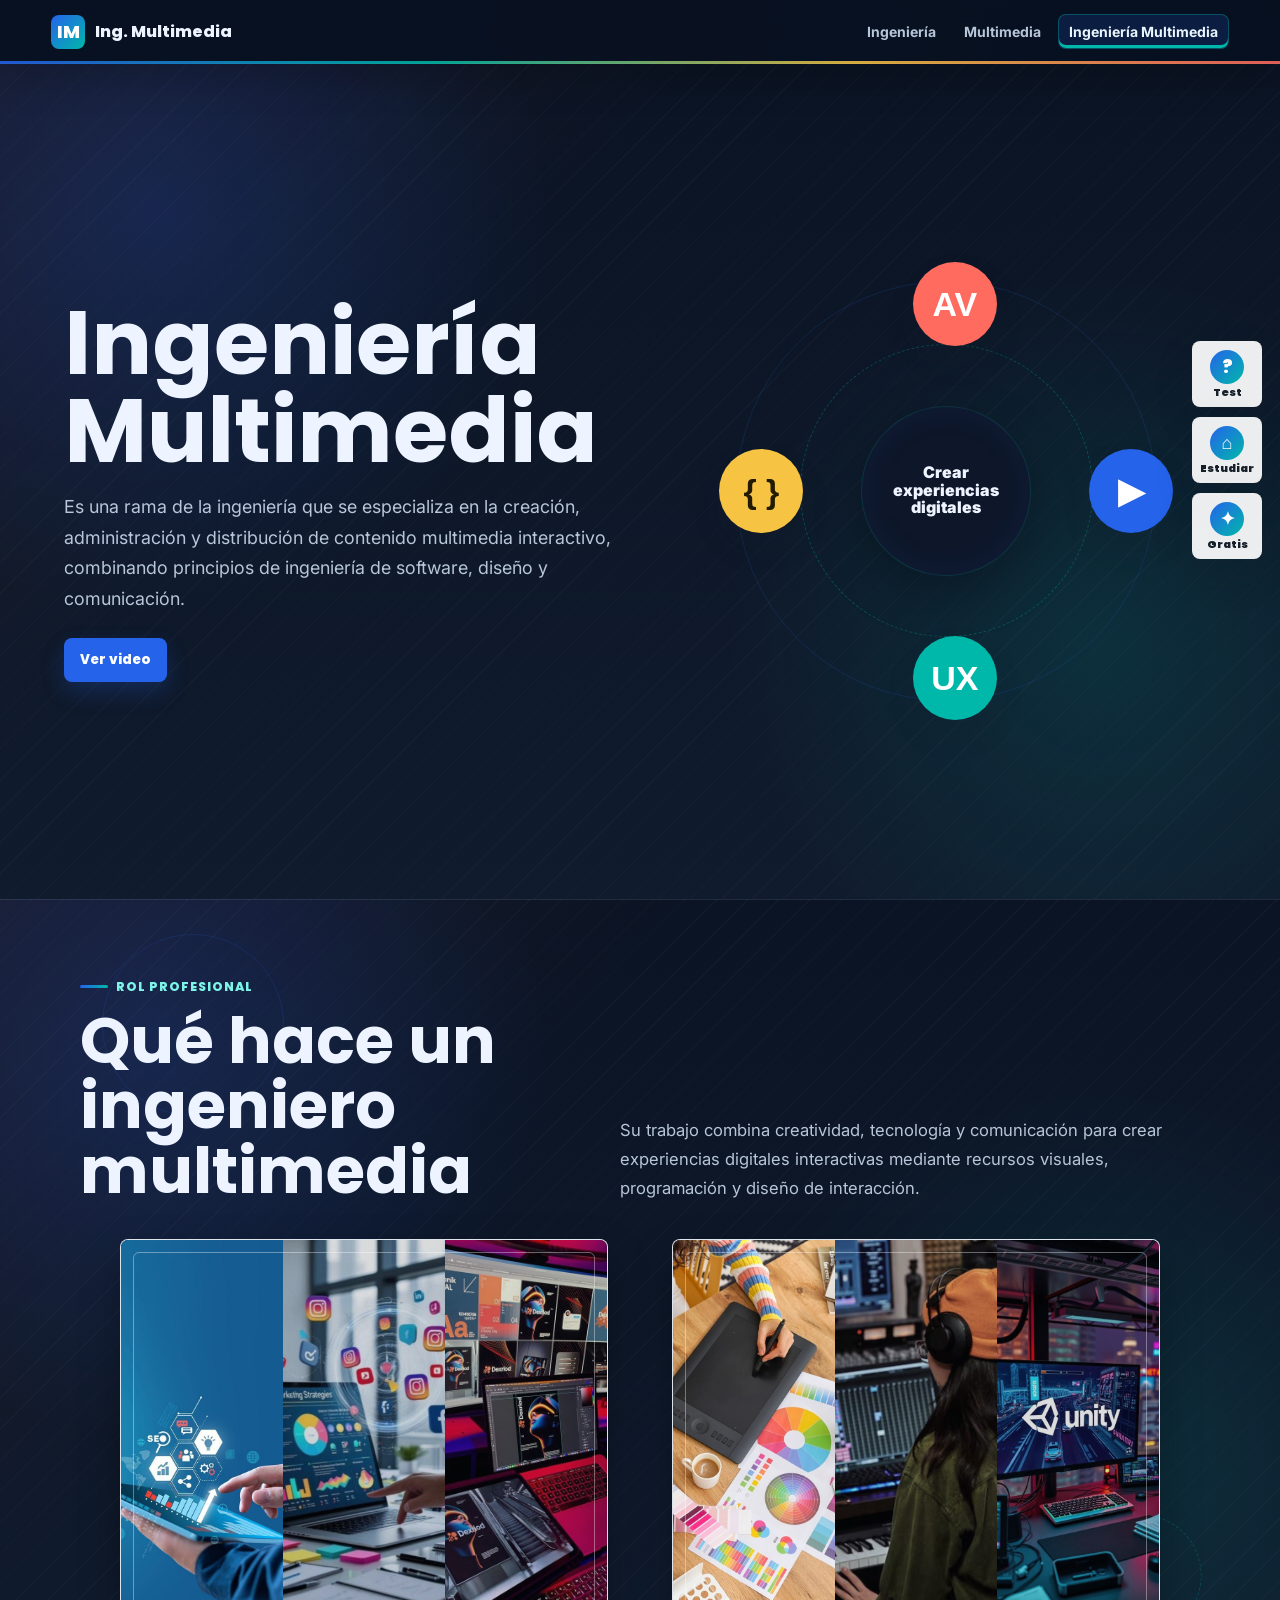
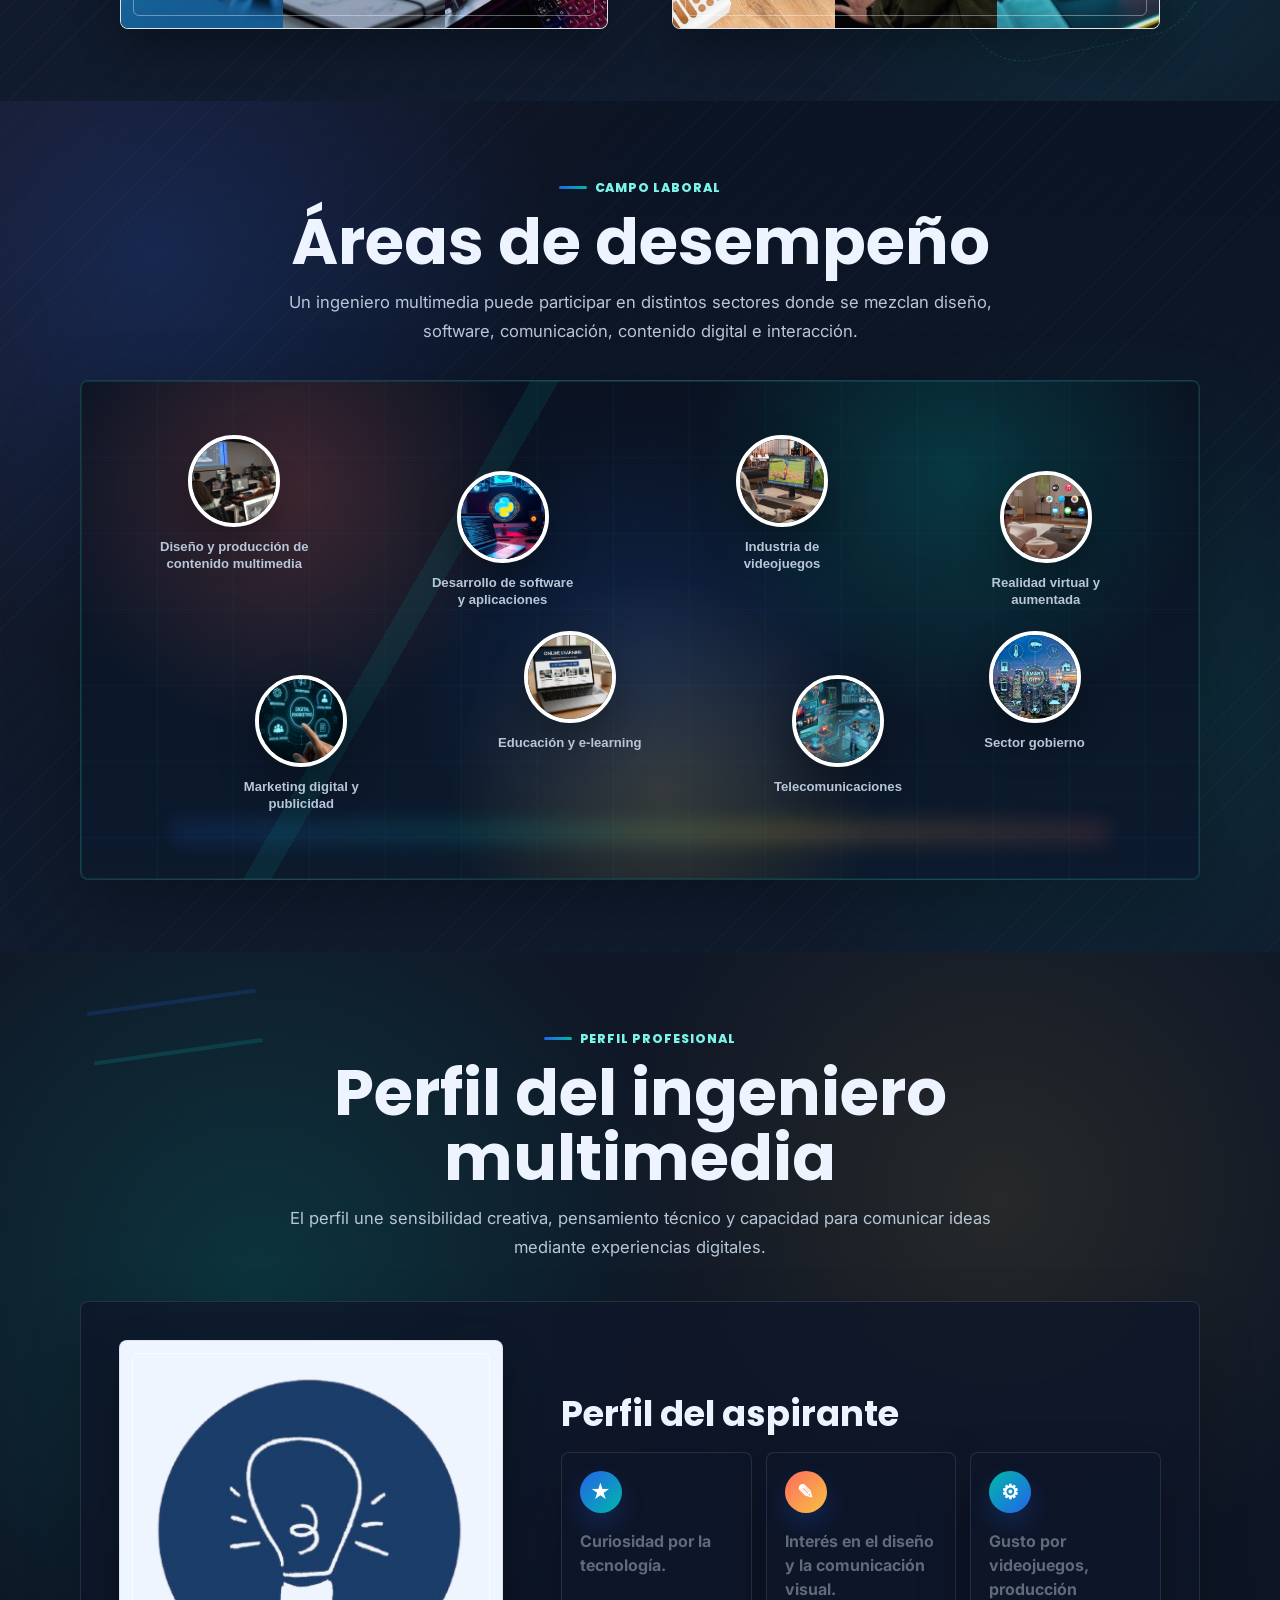
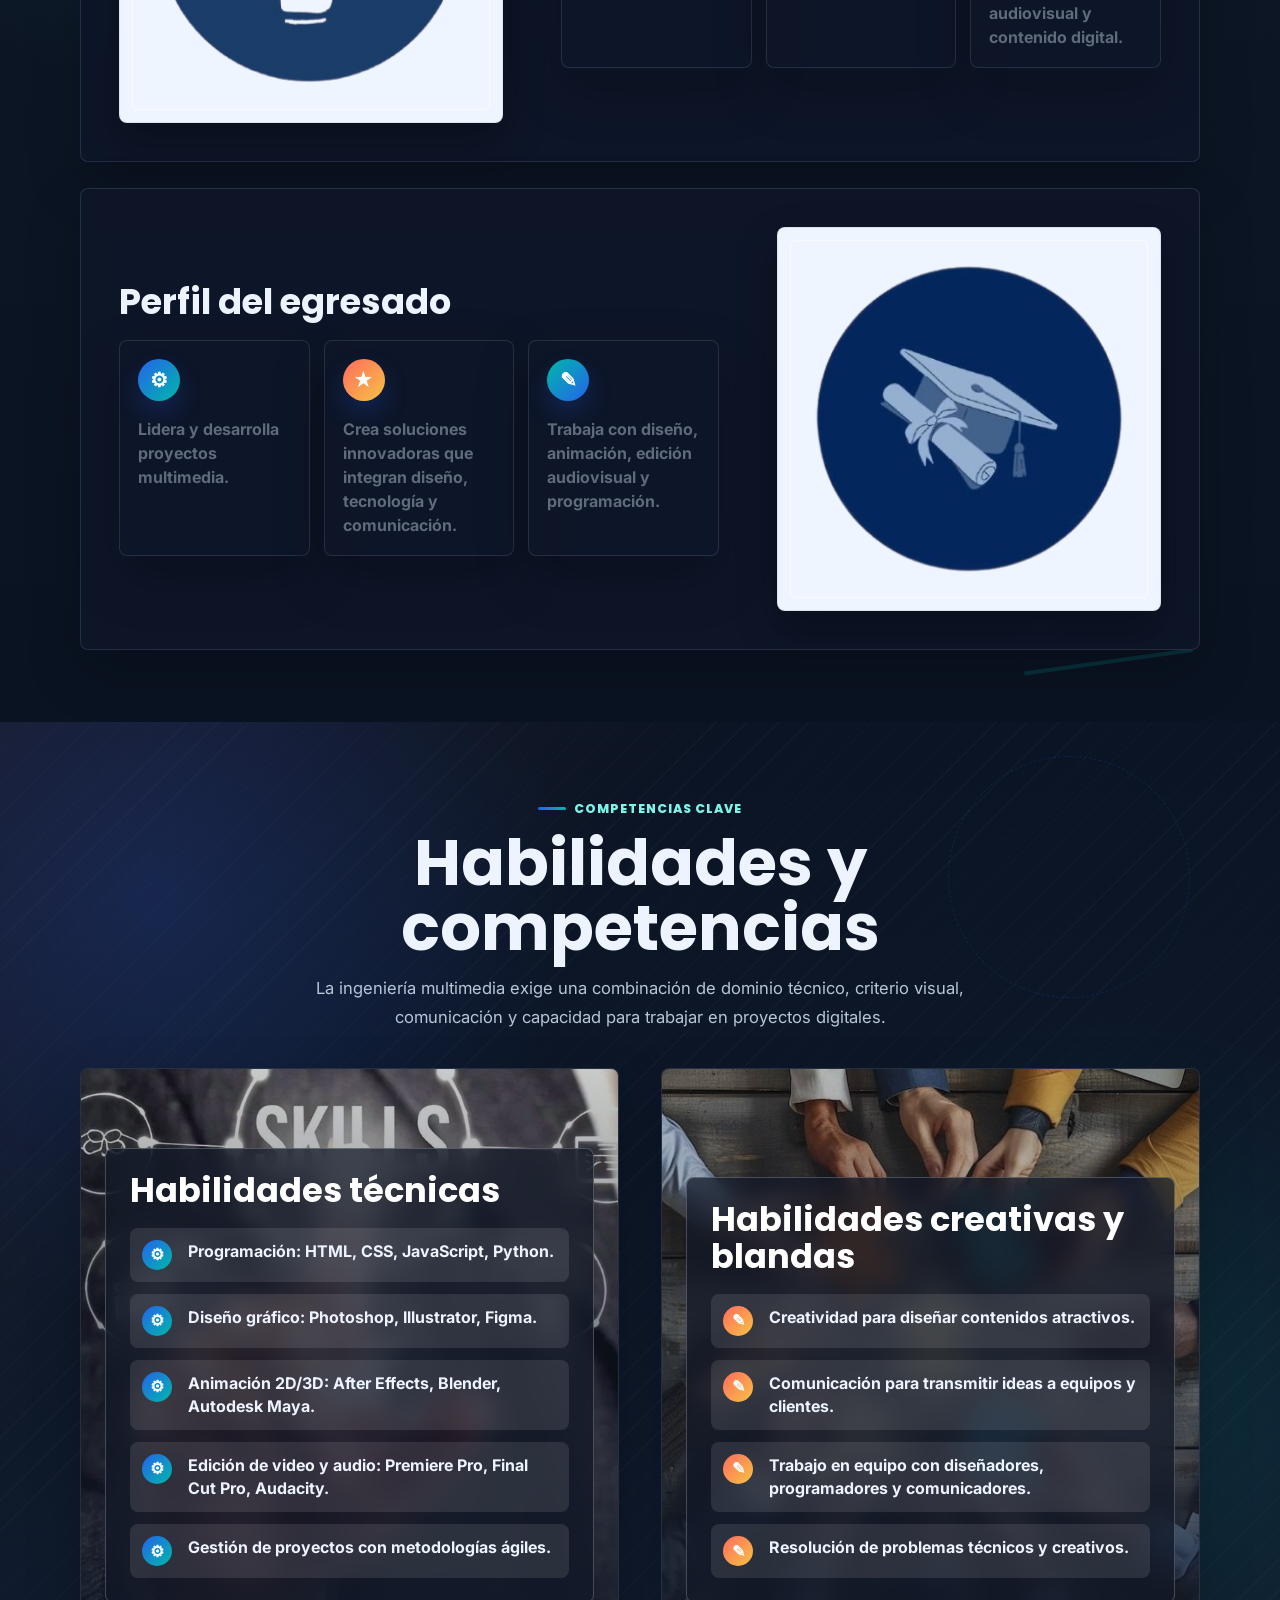
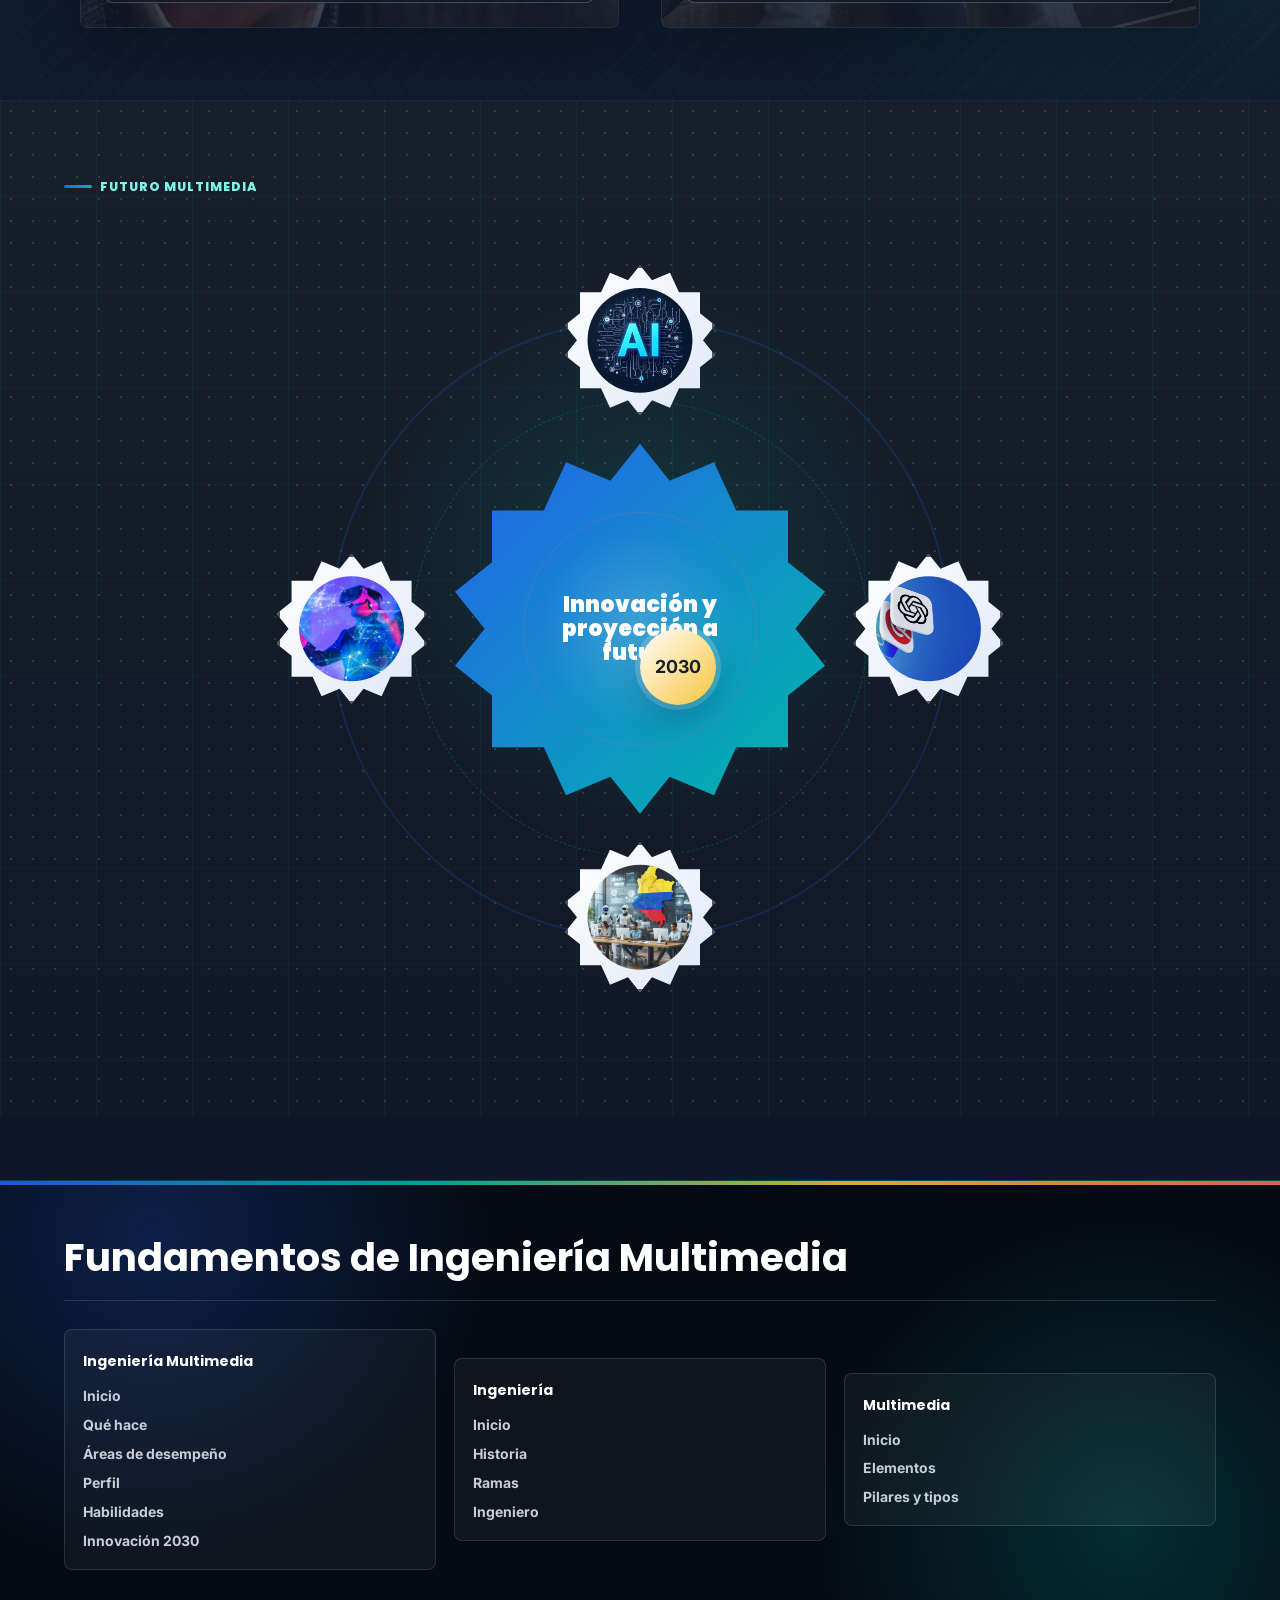
==== commit da92b1ce: "Agregar explosion visual a orbes principales" ====
--- a/index.html
+++ b/index.html
@@ -43,9 +43,9 @@
         <div class="stage" aria-label="Ingeniería multimedia en movimiento">
           <div class="media-orbit">
             <button class="orb video" type="button" id="openVideoOrbit" aria-label="Ver video introductorio"><span>▶</span></button>
-            <div class="orb audio" title="Audiovisual"><span>AV</span></div>
-            <div class="orb design" title="Experiencia de usuario"><span>UX</span></div>
-            <div class="orb code" title="Programación"><span>{ }</span></div>
+            <button class="orb audio burst-orb" type="button" title="Audiovisual" data-burst-symbol="AV" aria-label="Activar explosión audiovisual"><span>AV</span></button>
+            <button class="orb design burst-orb" type="button" title="Experiencia de usuario" data-burst-symbol="UX" aria-label="Activar explosión de experiencia de usuario"><span>UX</span></button>
+            <button class="orb code burst-orb" type="button" title="Programación" data-burst-symbol="{ }" aria-label="Activar explosión de programación"><span>{ }</span></button>
           </div>
           <div class="center-chip"><span>Crear experiencias digitales</span></div>
         </div>
--- a/css/styles.css
+++ b/css/styles.css
@@ -332,6 +332,30 @@
       transform: scale(1.04);
     }
 
+    /* Explosion visual de los orbes de la portada de Ingenieria Multimedia.
+       JavaScript crea estas particulas desde la posicion del boton tocado y
+       cada una viaja en una direccion distinta usando variables CSS. */
+    .orb.bursting {
+      filter: brightness(1.14) saturate(1.12);
+      transform: scale(1.1);
+    }
+
+    .burst-particle {
+      position: fixed;
+      left: 0;
+      top: 0;
+      z-index: 60;
+      pointer-events: none;
+      color: var(--burst-color, #edf4ff);
+      font-family: "Poppins", "Segoe UI", Arial, sans-serif;
+      font-size: clamp(0.82rem, 1.2vw, 1.08rem);
+      font-weight: 900;
+      line-height: 1;
+      text-shadow: 0 10px 24px rgba(0, 0, 0, 0.34);
+      transform: translate(-50%, -50%);
+      animation: iconBurst 820ms cubic-bezier(0.12, 0.76, 0.28, 1) forwards;
+    }
+
     /* Espaciado general de cada seccion de contenido. */
     section {
       padding: 72px clamp(18px, 5vw, 72px);
@@ -455,7 +479,7 @@
       position: absolute;
       width: 170px;
       height: 170px;
-      padding: 20px;
+      padding: 22px;
       display: grid;
       place-items: center;
       border-radius: 50%;
@@ -463,7 +487,7 @@
       text-align: center;
       font-family: "Poppins", "Segoe UI", Arial, sans-serif;
       font-weight: 900;
-      line-height: 1.12;
+      line-height: 1.08;
       background: var(--panel);
       box-shadow: var(--shadow);
       animation: float 4s ease-in-out infinite;
@@ -481,7 +505,7 @@
       font-weight: 900;
       box-shadow: 0 16px 28px rgba(23, 32, 42, 0.16);
       animation: counter 22s linear infinite;
-      cursor: default;
+      cursor: pointer;
     }
 
     .eng-orb span {
@@ -506,6 +530,33 @@
     .eng-orb:hover {
       filter: brightness(1.05);
       transform: scale(1.04);
+    }
+
+    .eng-orb.active {
+      outline: 3px solid rgba(255, 255, 255, 0.46);
+      outline-offset: 5px;
+      filter: brightness(1.08);
+    }
+
+    .engineering-center-chip.revealing {
+      border-color: rgba(246, 195, 67, 0.42);
+      box-shadow:
+        0 22px 58px rgba(0, 0, 0, 0.34),
+        inset 0 0 38px rgba(246, 195, 67, 0.12);
+    }
+
+    .engineering-center-chip span {
+      display: block;
+      max-width: 116px;
+      margin: 0 auto;
+      font-size: 0.92rem;
+      line-height: 1.08;
+    }
+
+    .engineering-center-chip.revealing span {
+      max-width: 108px;
+      font-size: 0.82rem;
+      line-height: 1.14;
     }
 
     /* Historia de la ingenieria.
@@ -1349,7 +1400,7 @@
       color: white;
       box-shadow: 0 16px 34px rgba(17, 24, 39, 0.15);
       animation: counter 22s linear infinite;
-      cursor: default;
+      cursor: pointer;
     }
 
     .multi-orb span {
@@ -1373,6 +1424,52 @@
     .multi-orb:hover {
       filter: brightness(1.05);
       transform: scale(1.04);
+    }
+
+    .multi-orb.active {
+      outline: 3px solid rgba(255, 255, 255, 0.48);
+      outline-offset: 5px;
+      filter: brightness(1.08);
+    }
+
+    .multimedia-center-chip.media-effect {
+      border-color: rgba(0, 184, 169, 0.42);
+      box-shadow:
+        0 22px 58px rgba(0, 0, 0, 0.34),
+        inset 0 0 38px rgba(0, 184, 169, 0.13);
+    }
+
+    .multimedia-center-chip span {
+      display: block;
+      max-width: 116px;
+      margin: 0 auto;
+      font-size: 0.88rem;
+      line-height: 1.12;
+    }
+
+    .multimedia-center-chip.effect-text span {
+      animation: typePulse 0.9s steps(2, end) both;
+    }
+
+    .multimedia-center-chip.effect-image {
+      border-color: rgba(246, 195, 67, 0.5);
+      background:
+        linear-gradient(135deg, rgba(246, 195, 67, 0.16), transparent 44%),
+        rgba(15, 23, 42, 0.9);
+    }
+
+    .multimedia-center-chip.effect-audio {
+      animation: float 5s ease-in-out infinite, soundPulse 0.82s ease-out 2;
+    }
+
+    .multimedia-center-chip.effect-audio::after {
+      content: "";
+      position: absolute;
+      inset: -16px;
+      border: 1px solid rgba(255, 107, 95, 0.38);
+      border-radius: 50%;
+      animation: soundRing 0.9s ease-out 2;
+      pointer-events: none;
     }
 
     /* Elementos Multimedia.
@@ -3651,6 +3748,41 @@
 
     @keyframes imageCounterTurn {
       to { transform: rotate(-360deg); }
+    }
+
+    @keyframes typePulse {
+      0% { opacity: 0; transform: translateY(5px); }
+      45% { opacity: 1; transform: translateY(0); }
+      100% { opacity: 1; transform: translateY(0); }
+    }
+
+    @keyframes soundPulse {
+      0%, 100% { scale: 1; }
+      45% { scale: 1.05; }
+    }
+
+    @keyframes soundRing {
+      from { opacity: 0.72; transform: scale(0.82); }
+      to { opacity: 0; transform: scale(1.24); }
+    }
+
+    @keyframes iconBurst {
+      0% {
+        opacity: 1;
+        transform: translate(-50%, -50%) scale(0.75) rotate(0deg);
+      }
+
+      62% {
+        opacity: 0.92;
+      }
+
+      100% {
+        opacity: 0;
+        transform:
+          translate(calc(-50% + var(--burst-x)), calc(-50% + var(--burst-y)))
+          scale(1.24)
+          rotate(var(--burst-rotate));
+      }
     }
 
     /* Responsive para tablet: reduce columnas y acomoda la portada. */
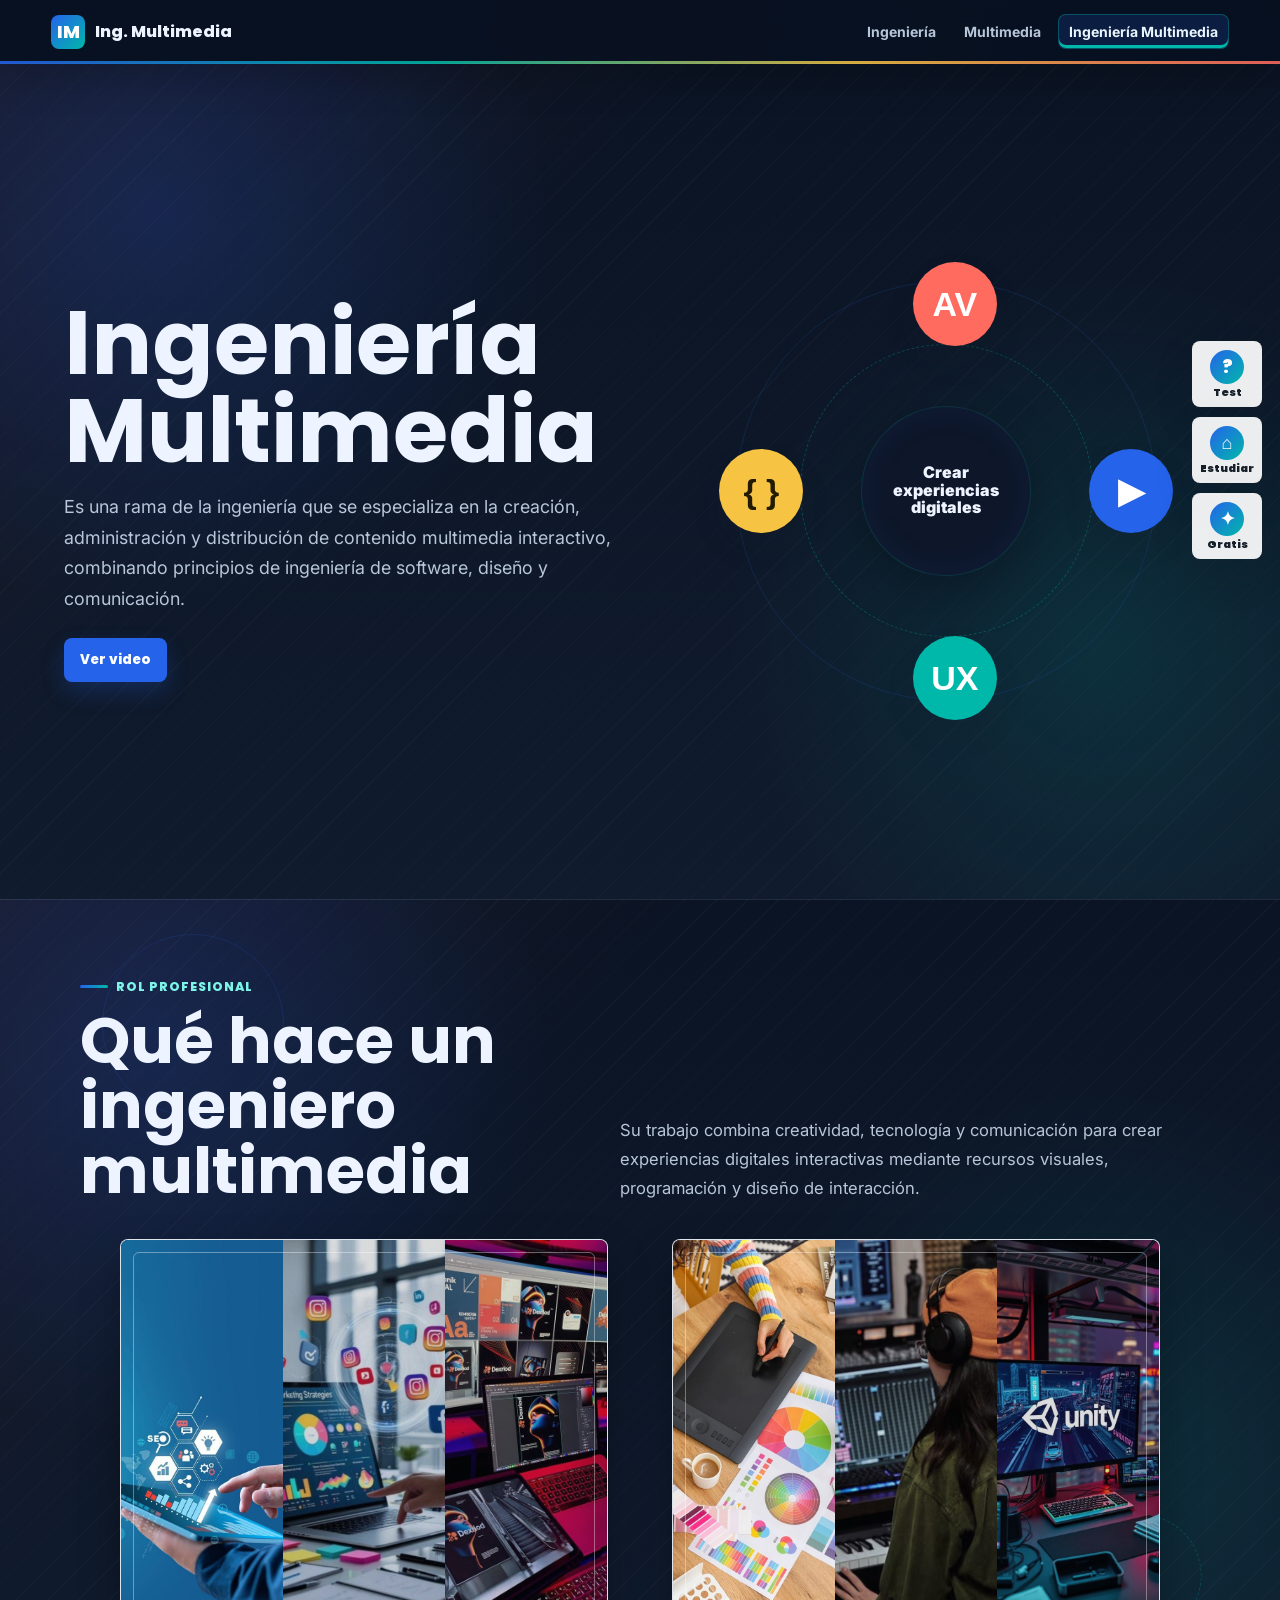
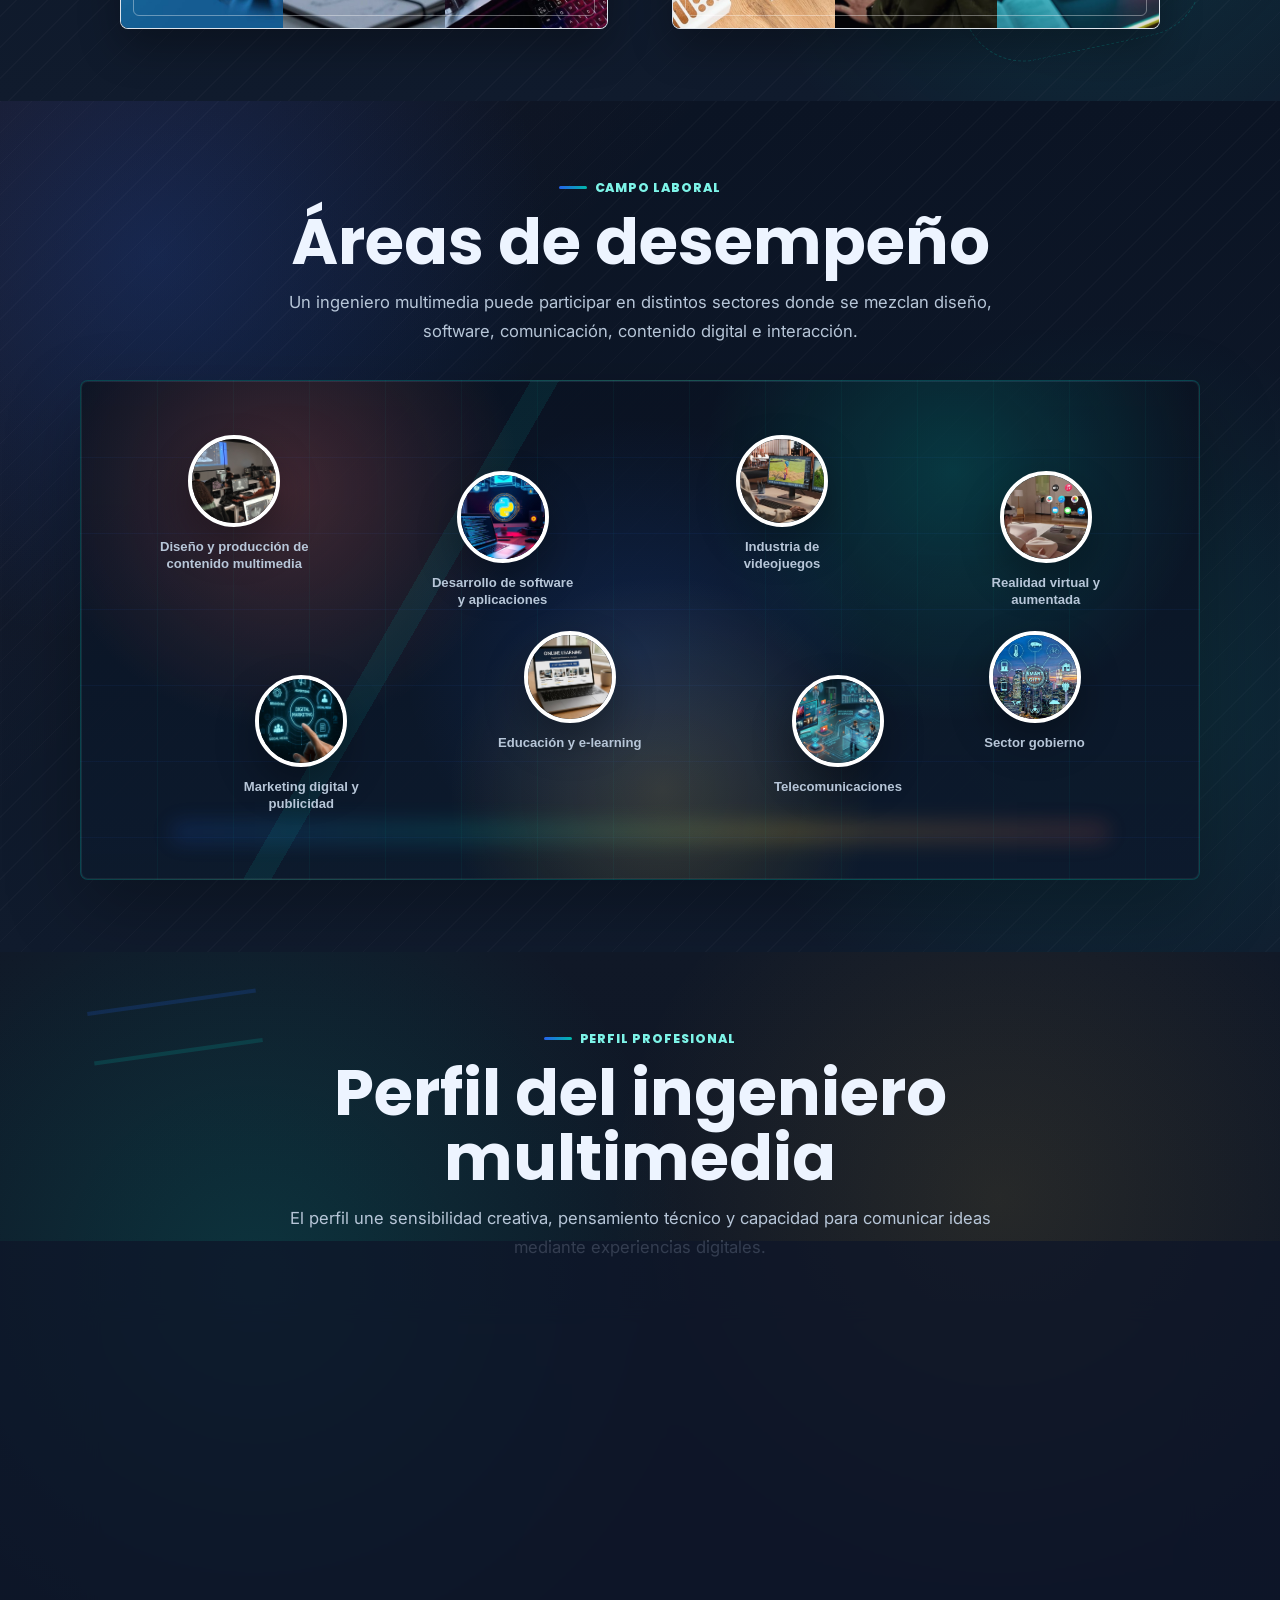
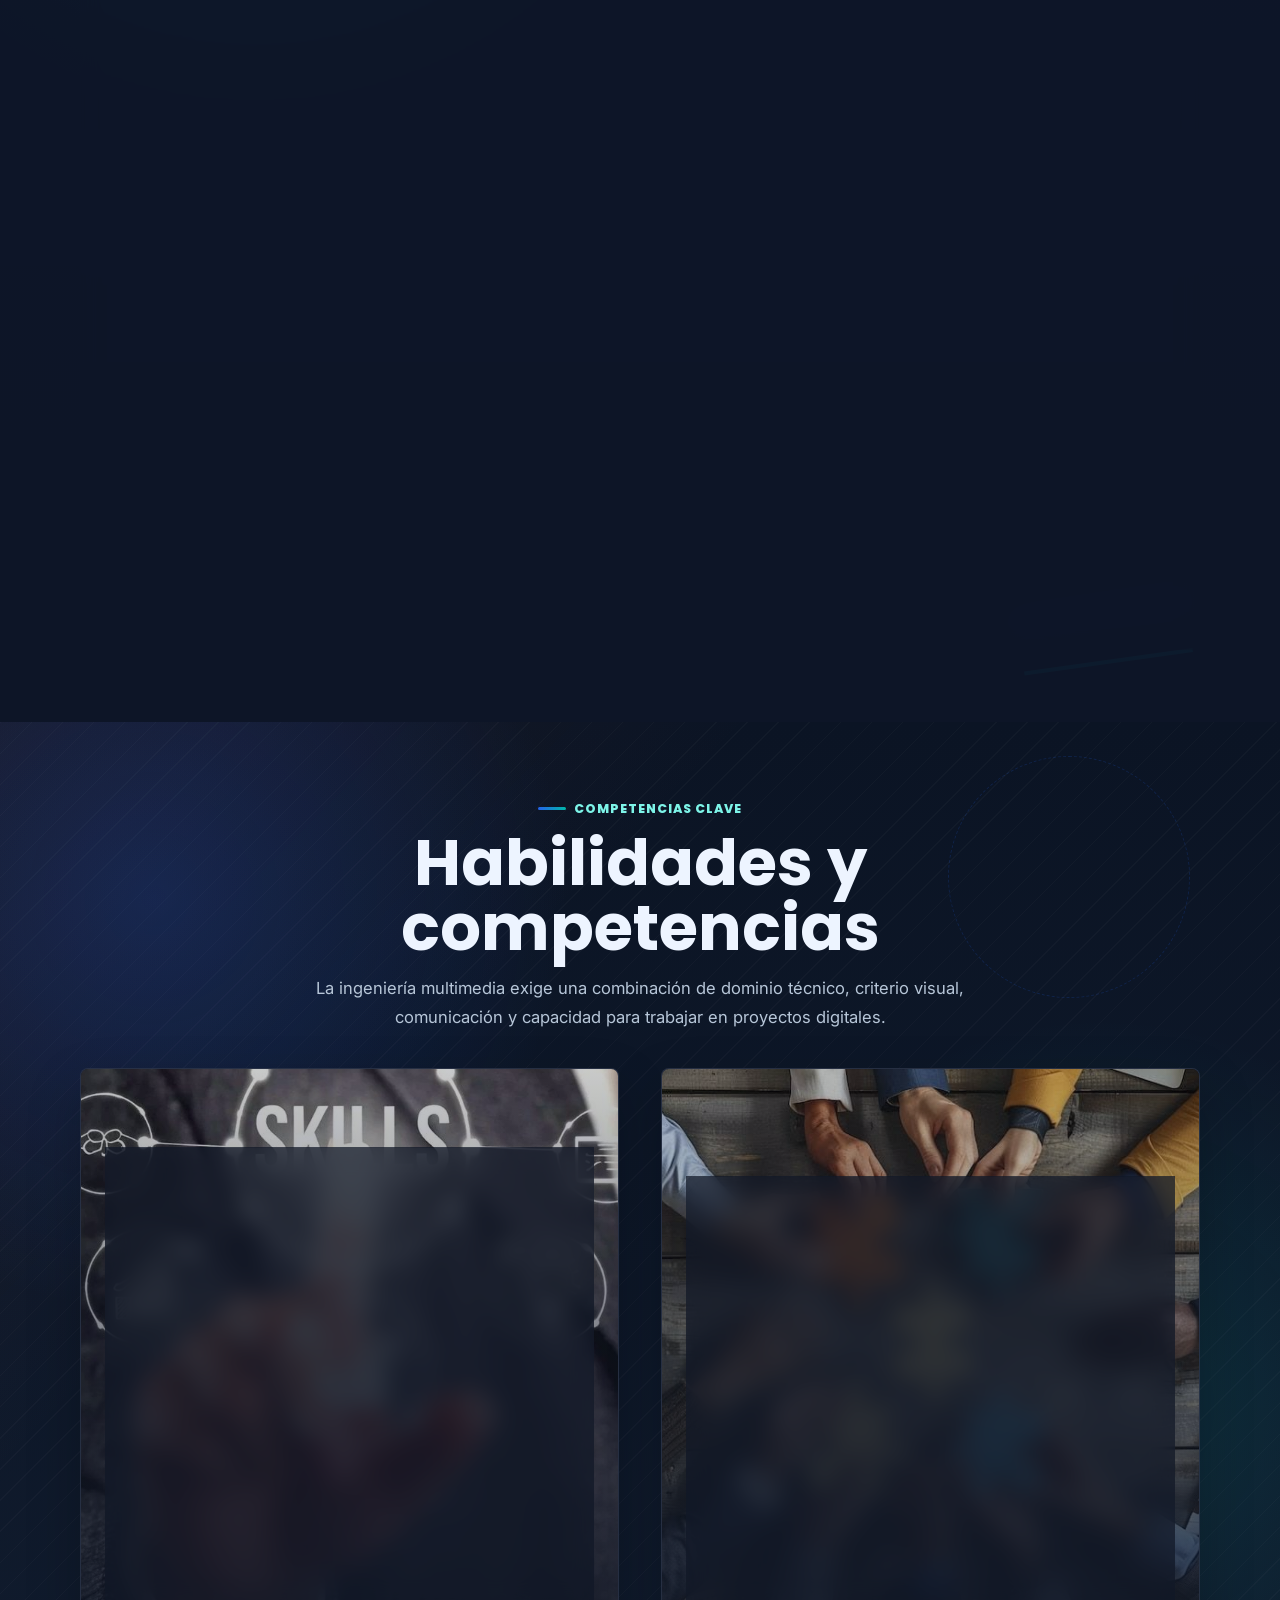
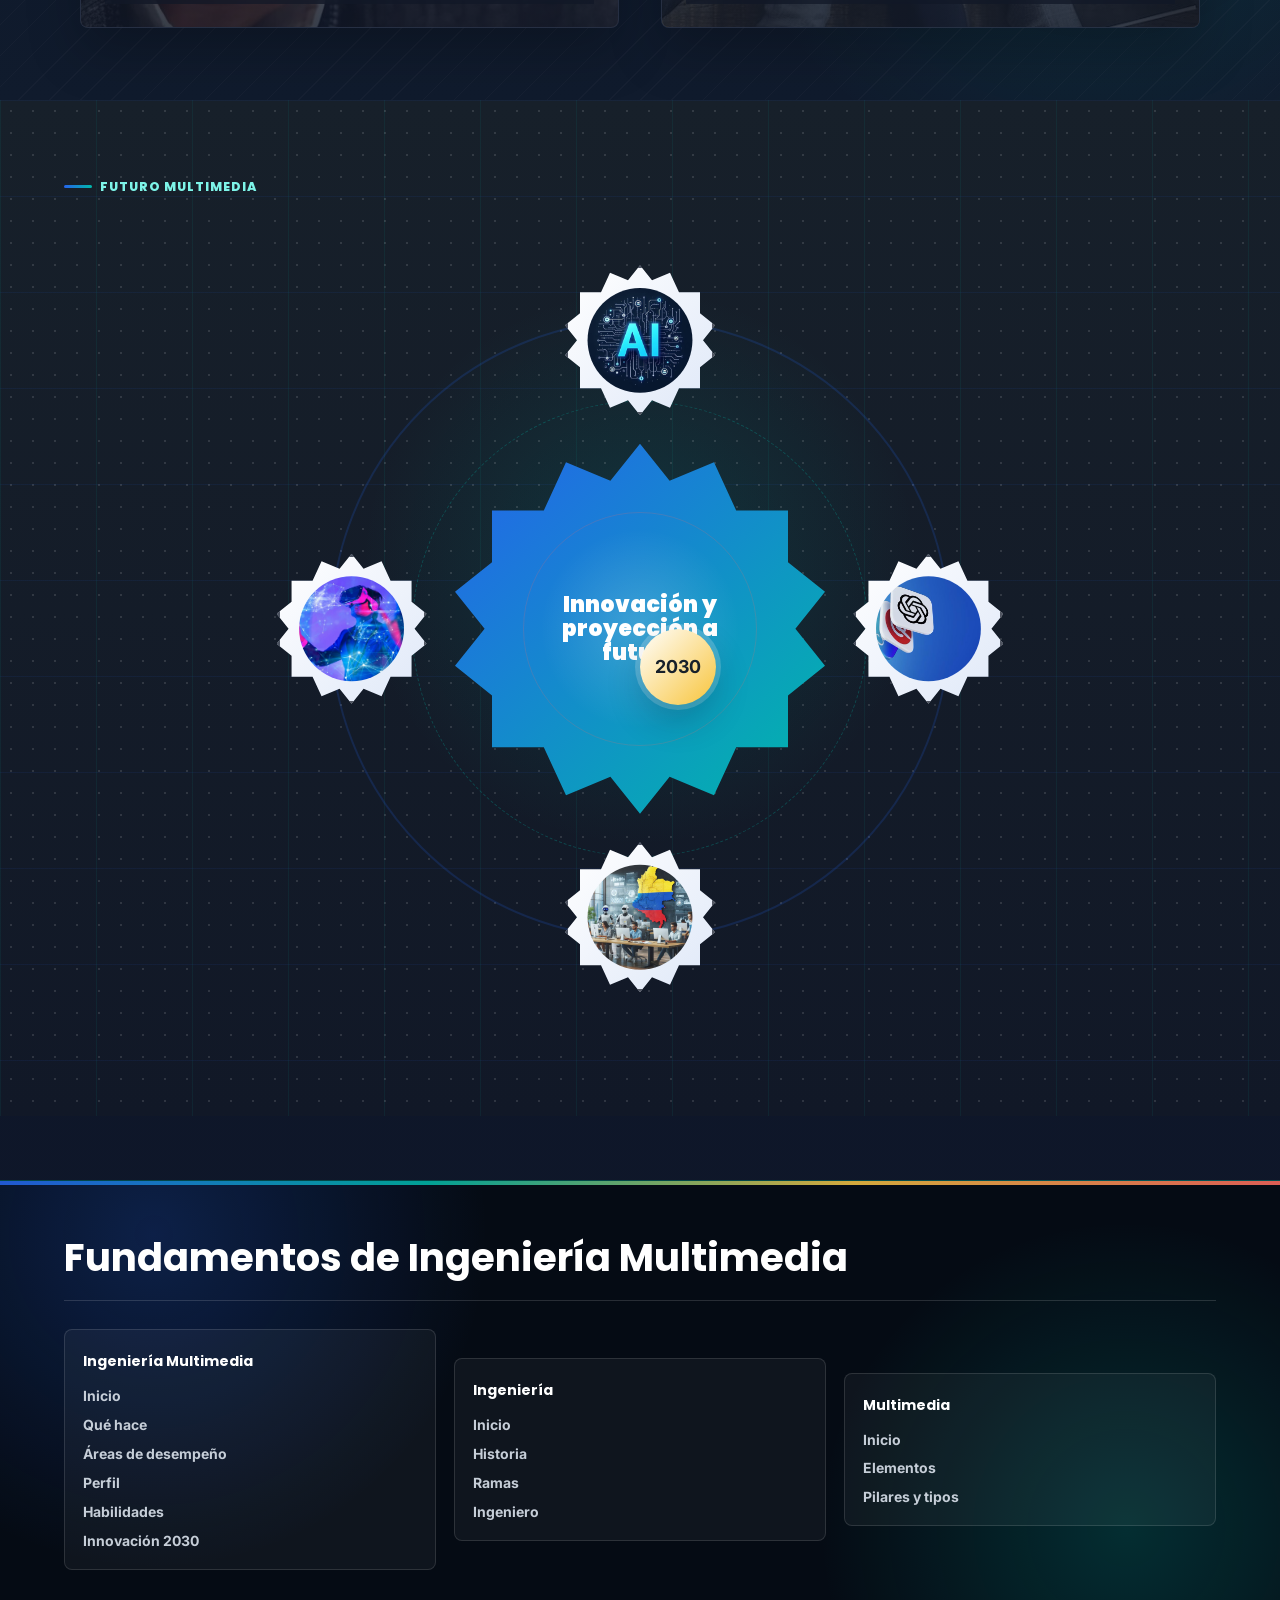
==== commit 6a5237a4: "Ajustar cierre del test" ====
--- a/index.html
+++ b/index.html
@@ -364,7 +364,7 @@
       <div class="action-card-head">
         <span class="section-kicker">Test vocacional</span>
         <h2 id="testTitle">Descubre tu perfil multimedia</h2>
-        <p>Responde las tres preguntas y luego revisa el resultado. Ninguna opción aparece marcada por defecto.</p>
+        <p>Responde las tres preguntas y luego revisa el resultado.</p>
       </div>
 
       <form class="test-form" id="profileTest">
@@ -398,7 +398,6 @@
 
       <section class="test-result" id="testResult" aria-live="polite"></section>
       <button class="button secondary retake-test" type="button" id="retakeTest">Volver a realizar el test</button>
-      <button class="button secondary modal-close-action" type="button" data-close-modal="testModal">Cerrar</button>
     </article>
   </div>
 
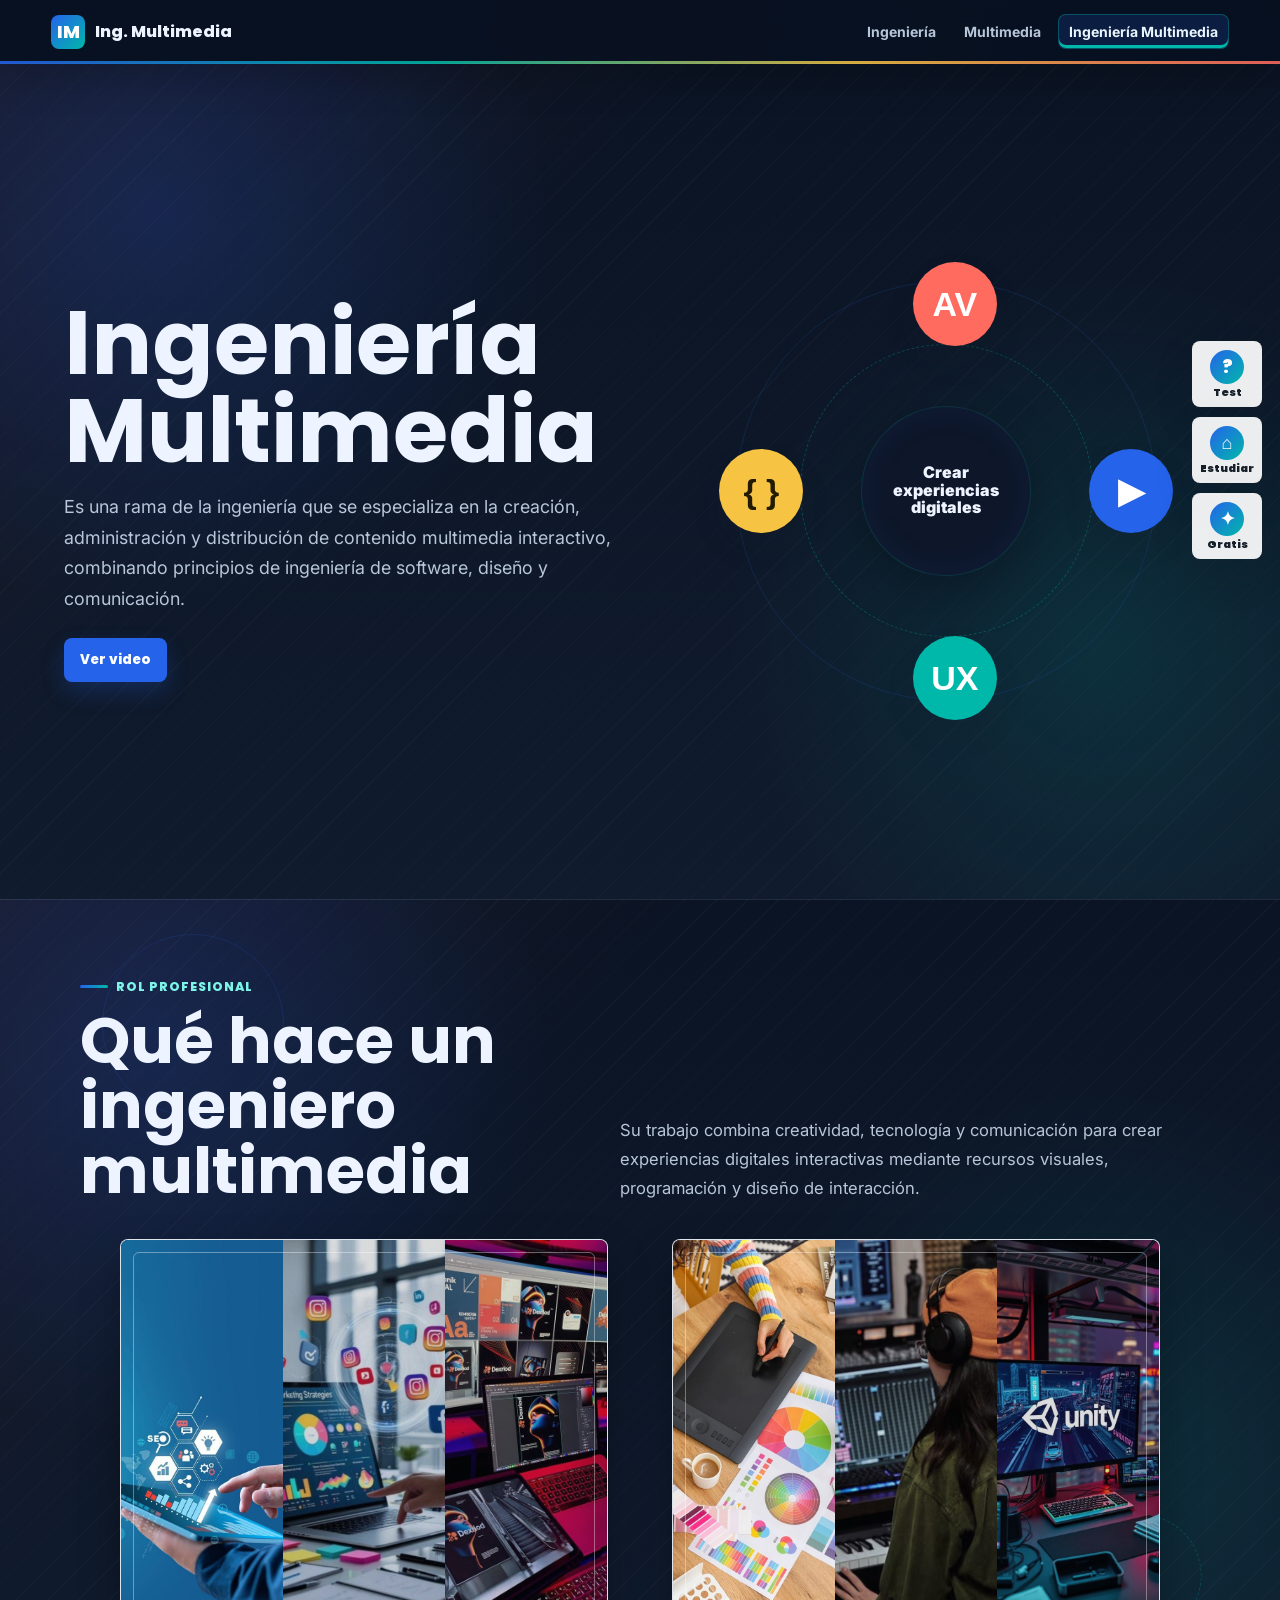
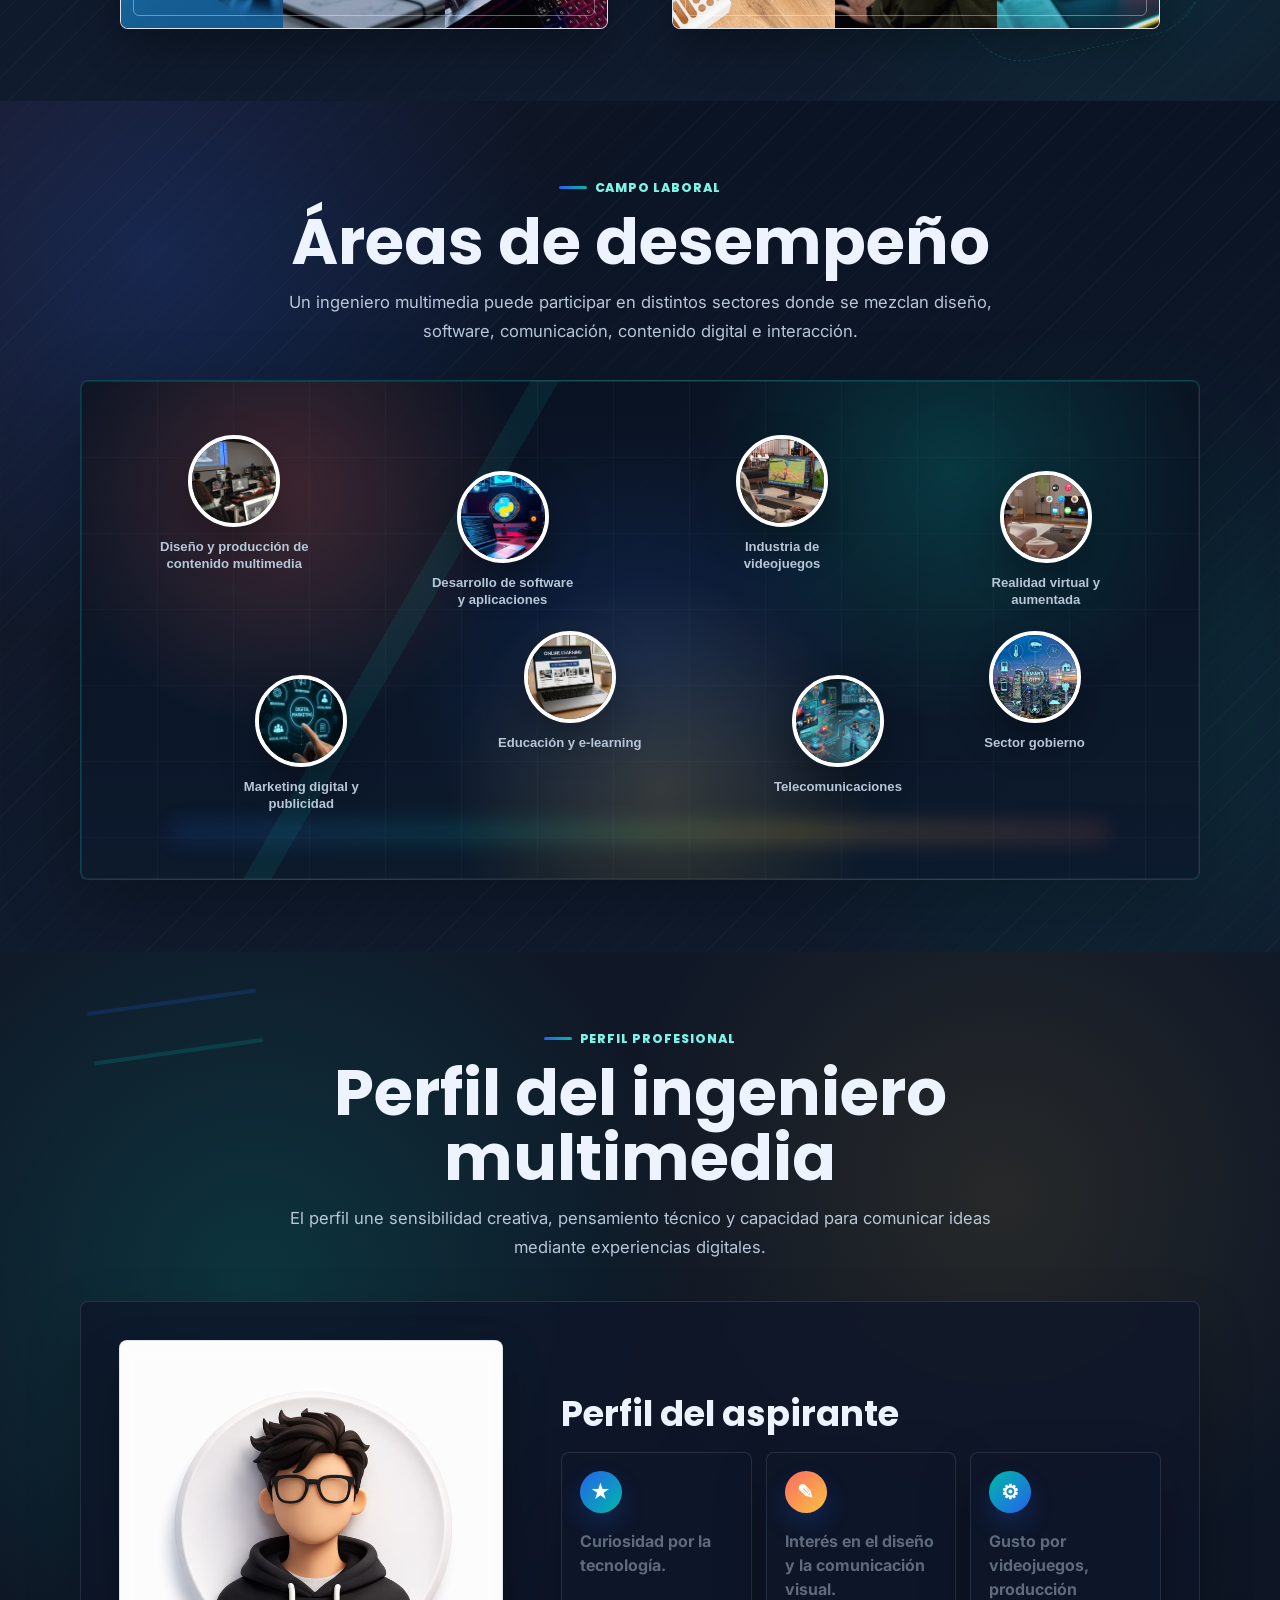
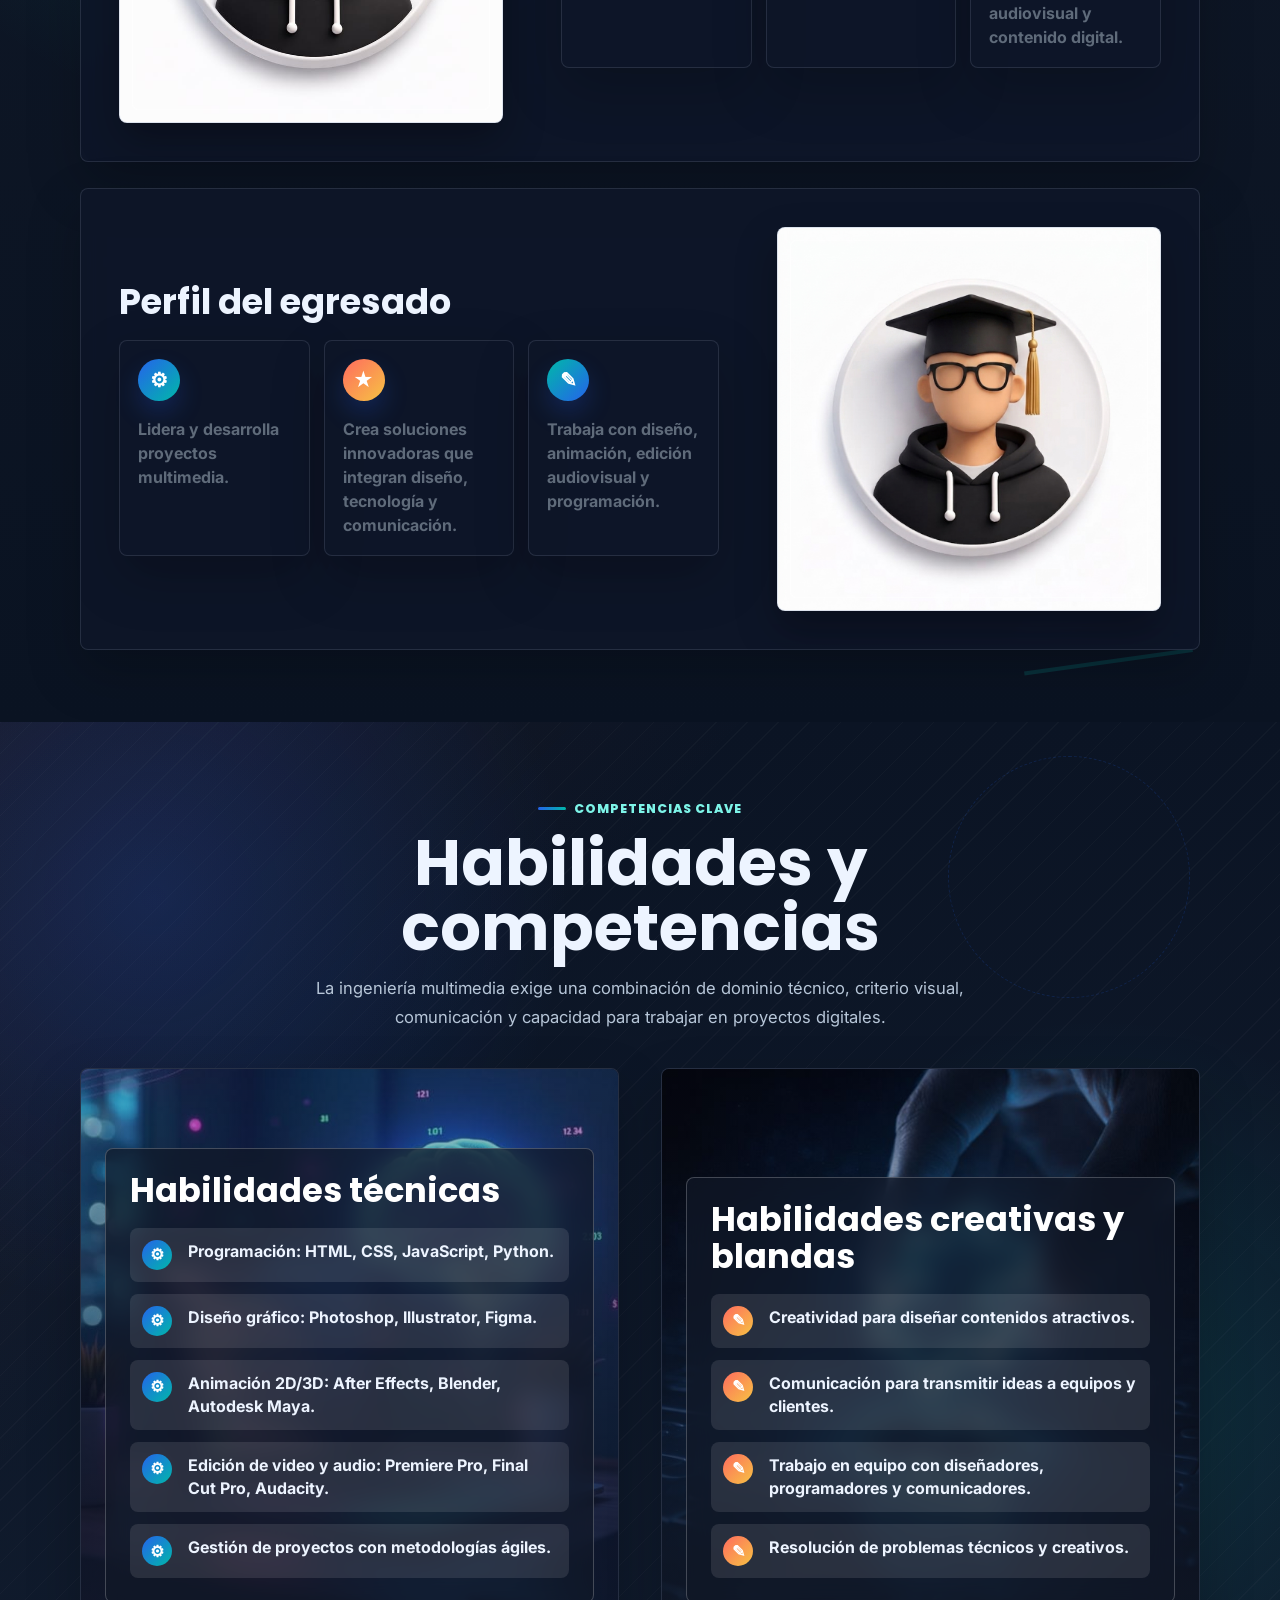
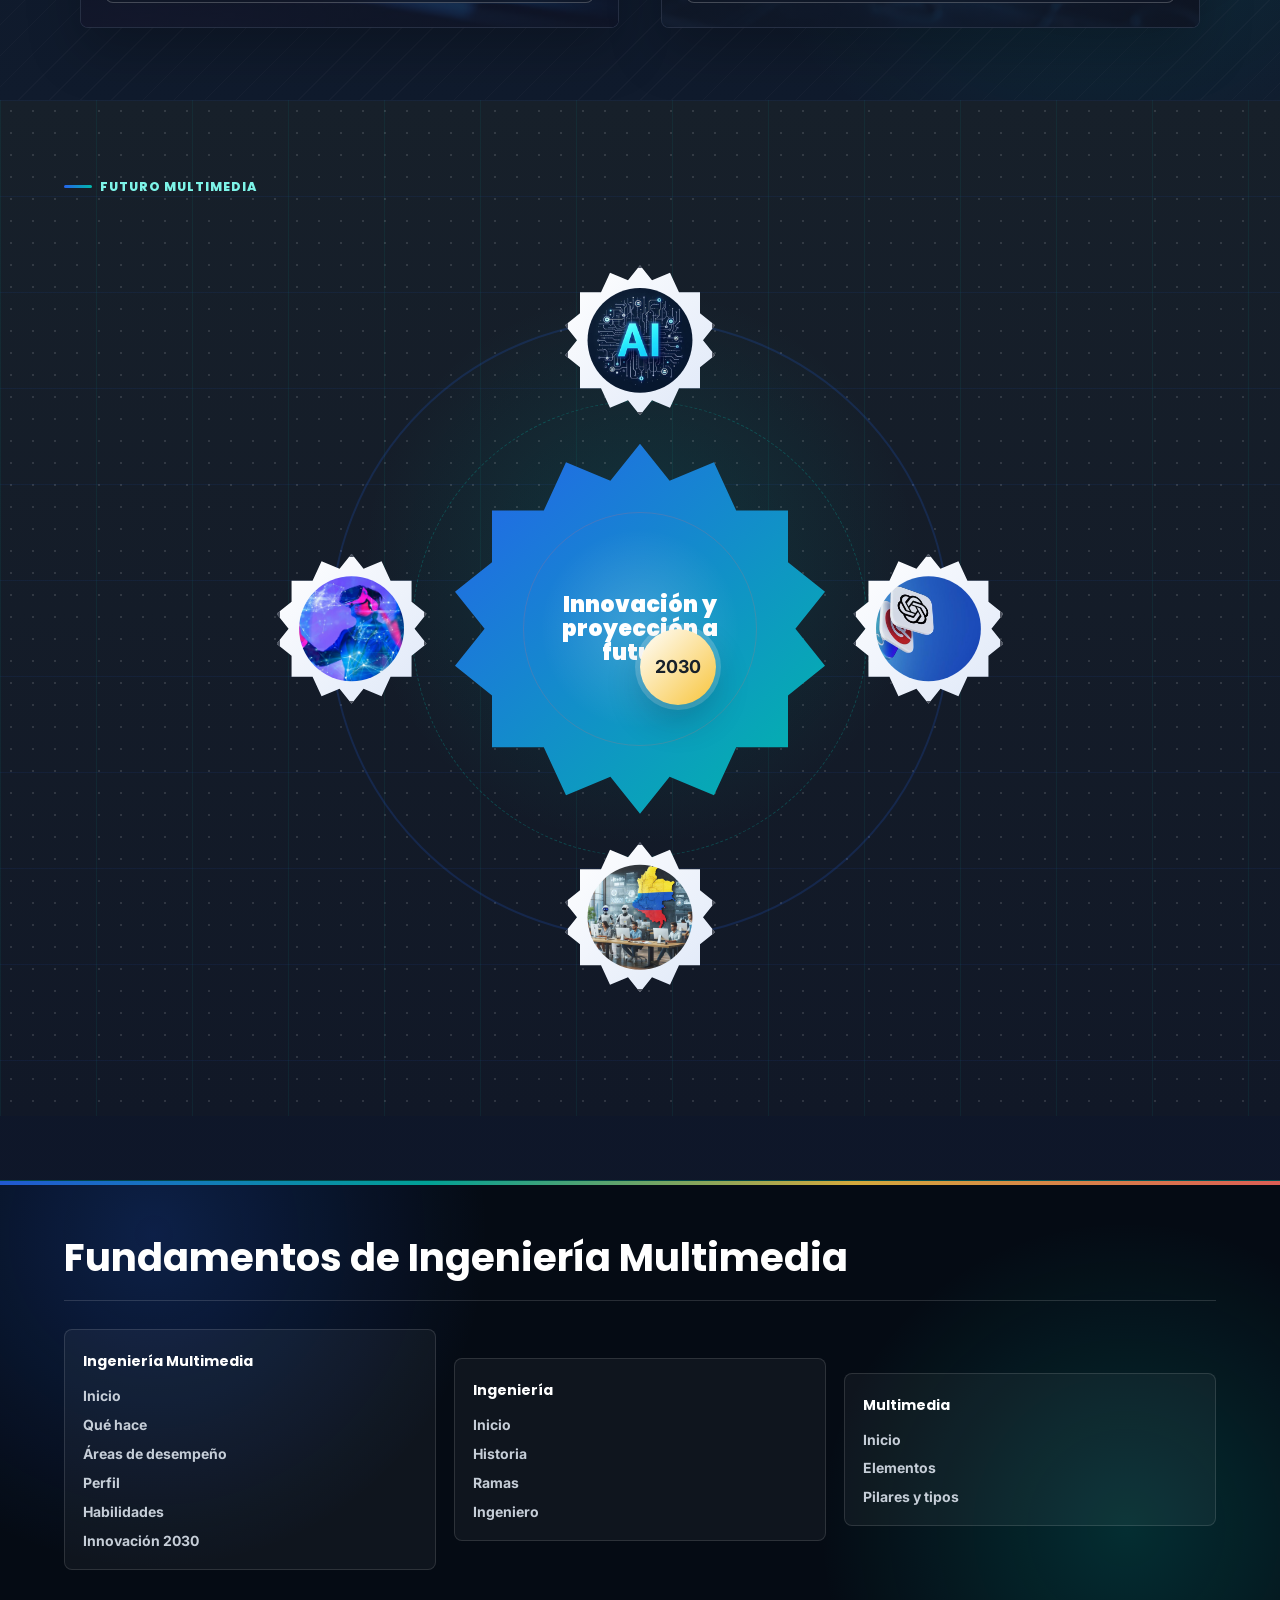
==== commit 5e03c191: "Actualizar imagenes y documentos del proyecto" ====
--- a/index.html
+++ b/index.html
@@ -155,7 +155,7 @@
       <div class="profile-grid">
         <article class="profile-panel profile-panel-aspirante">
           <div class="profile-image-wrap">
-            <img src="assets/img/ingenieria-multimedia/perfil_interesado.png" alt="Perfil del aspirante a ingeniería multimedia">
+            <img src="assets/img/ingenieria-multimedia/perfil_interesado.jpg" alt="Perfil del aspirante a ingeniería multimedia">
           </div>
           <div class="profile-content">
             <h3>Perfil del aspirante</h3>
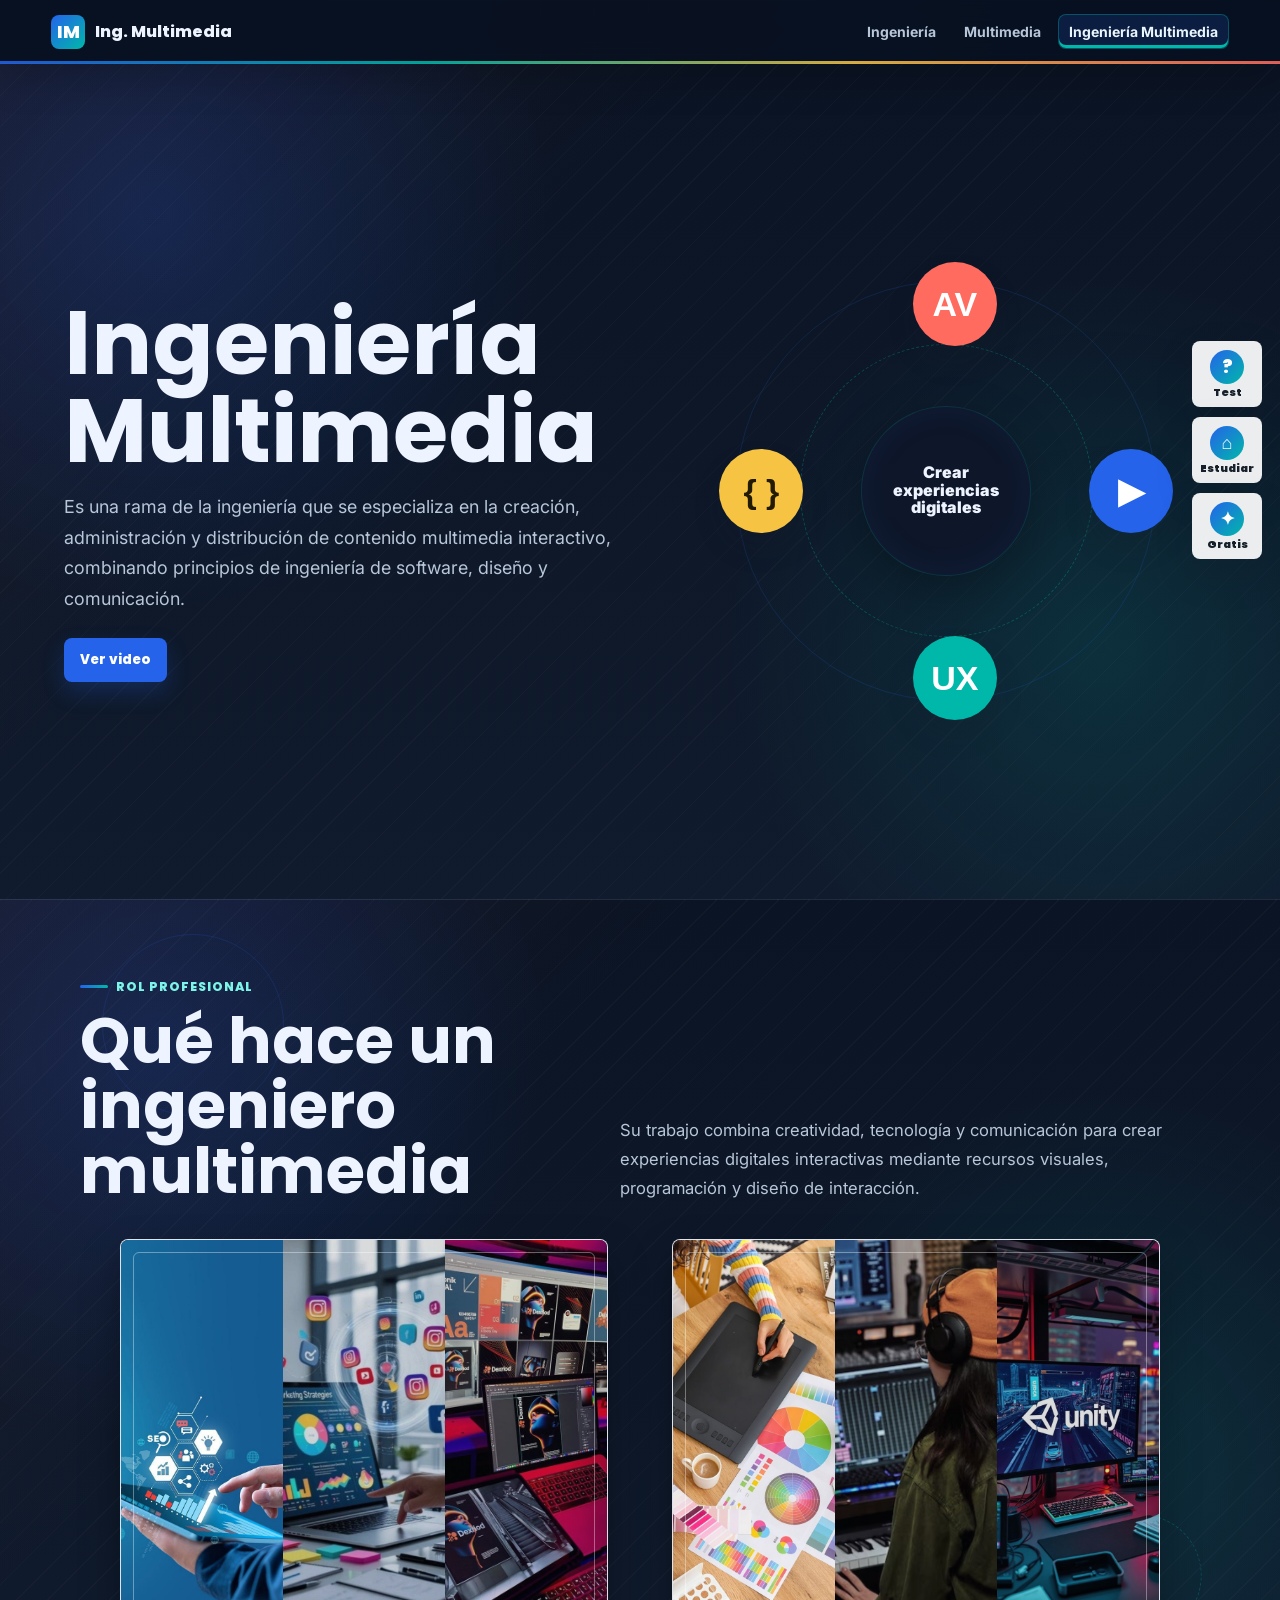
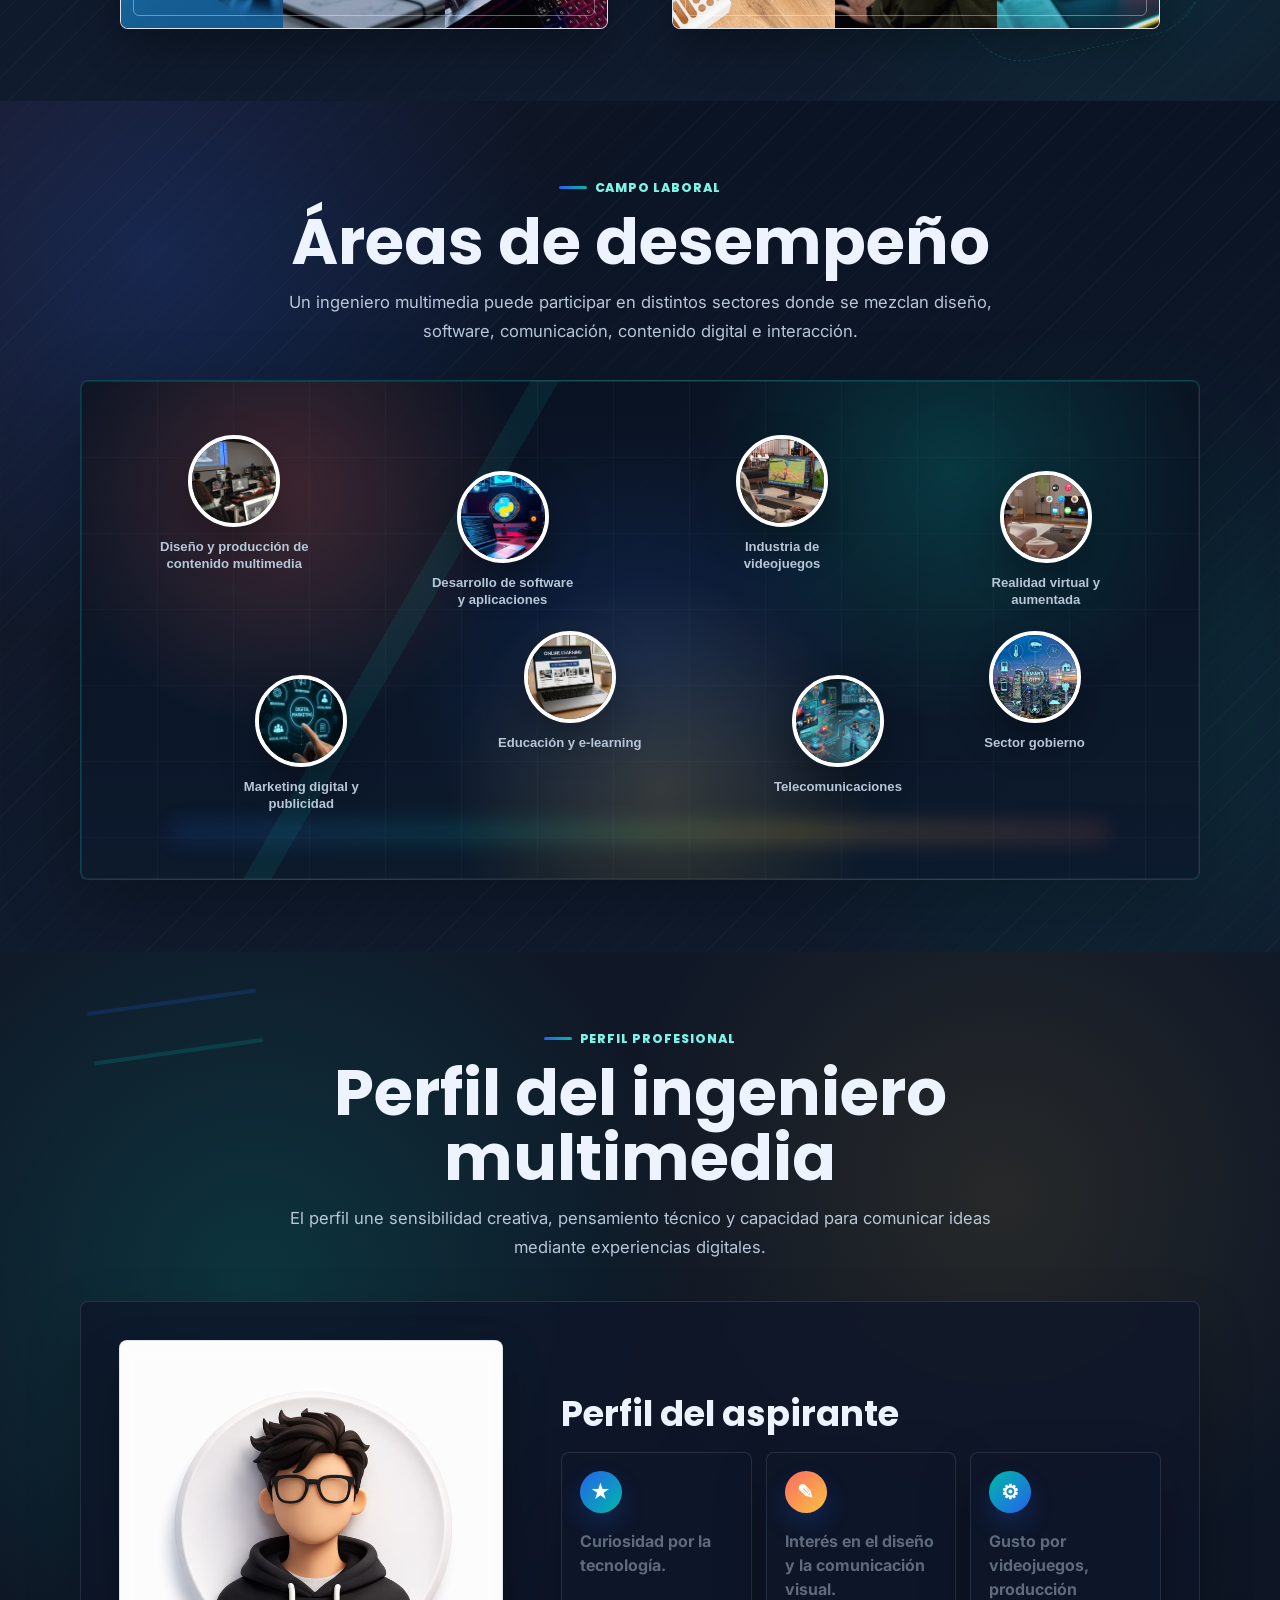
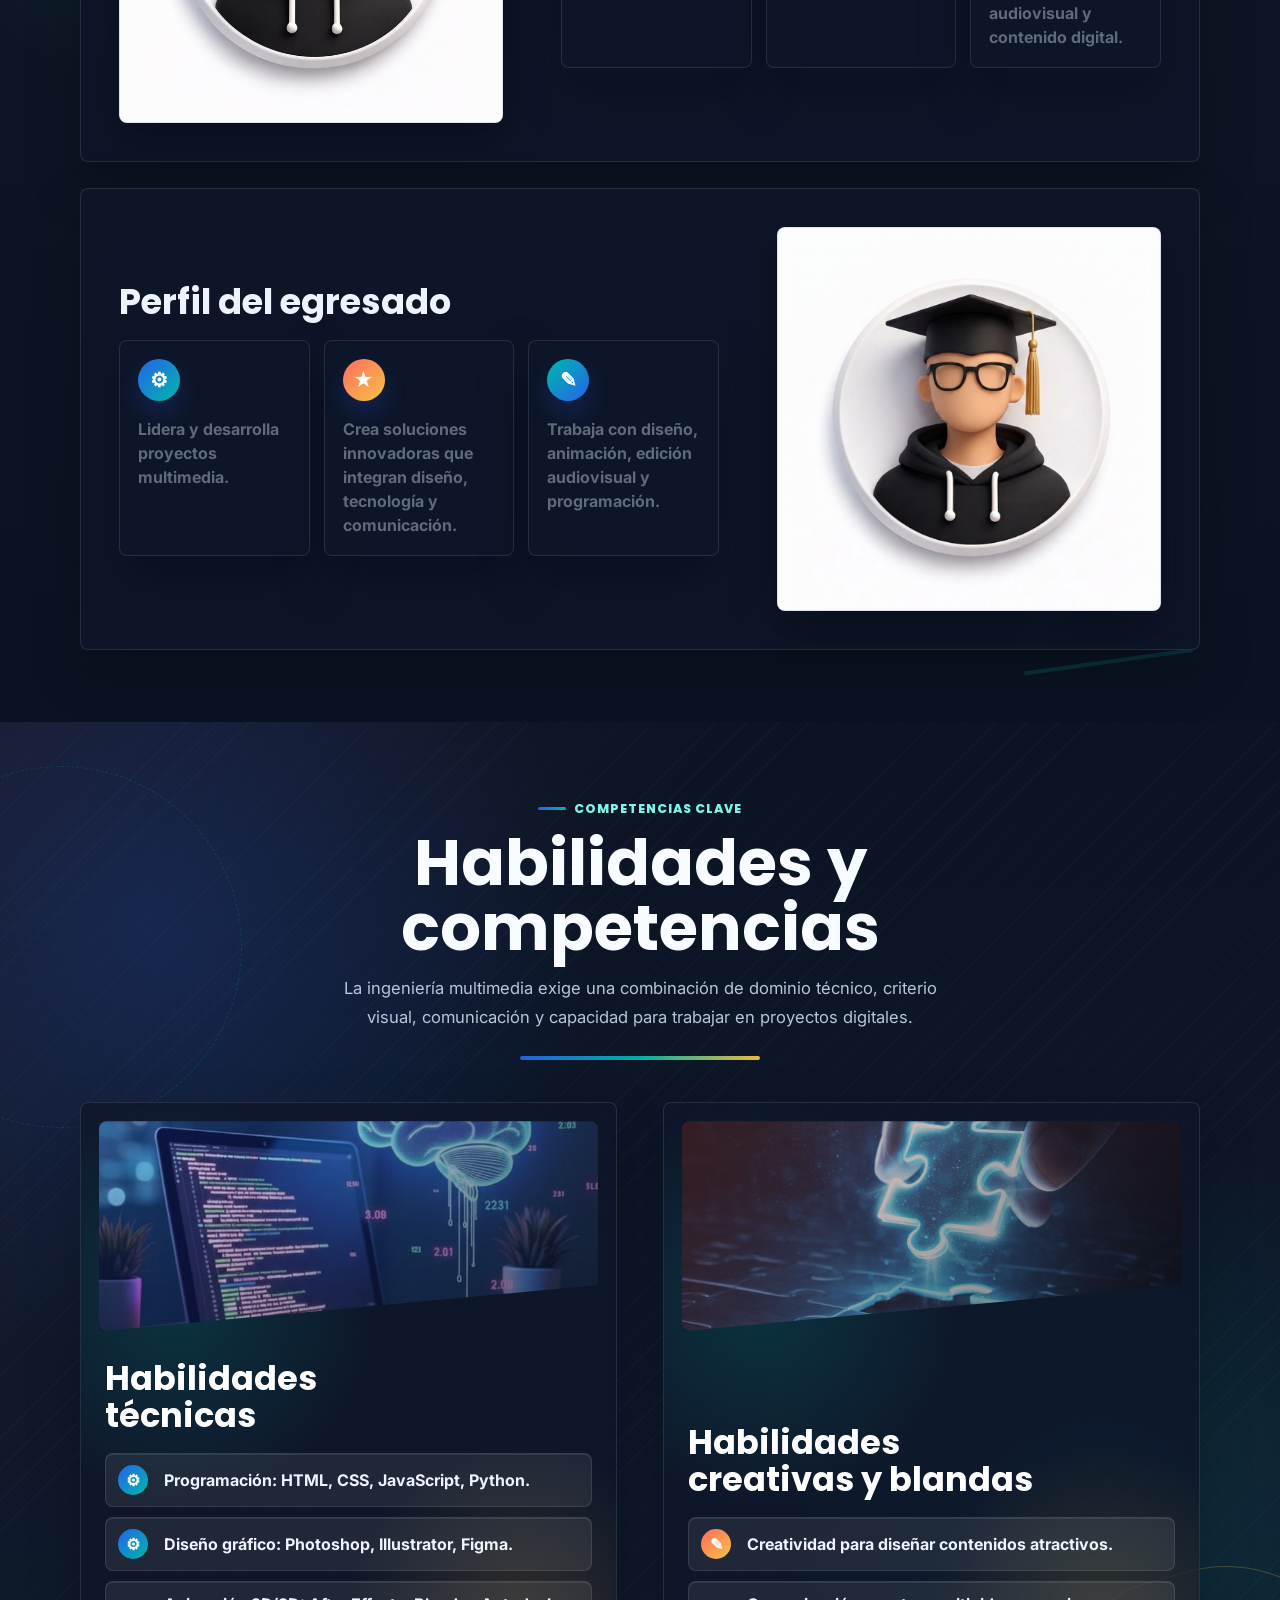
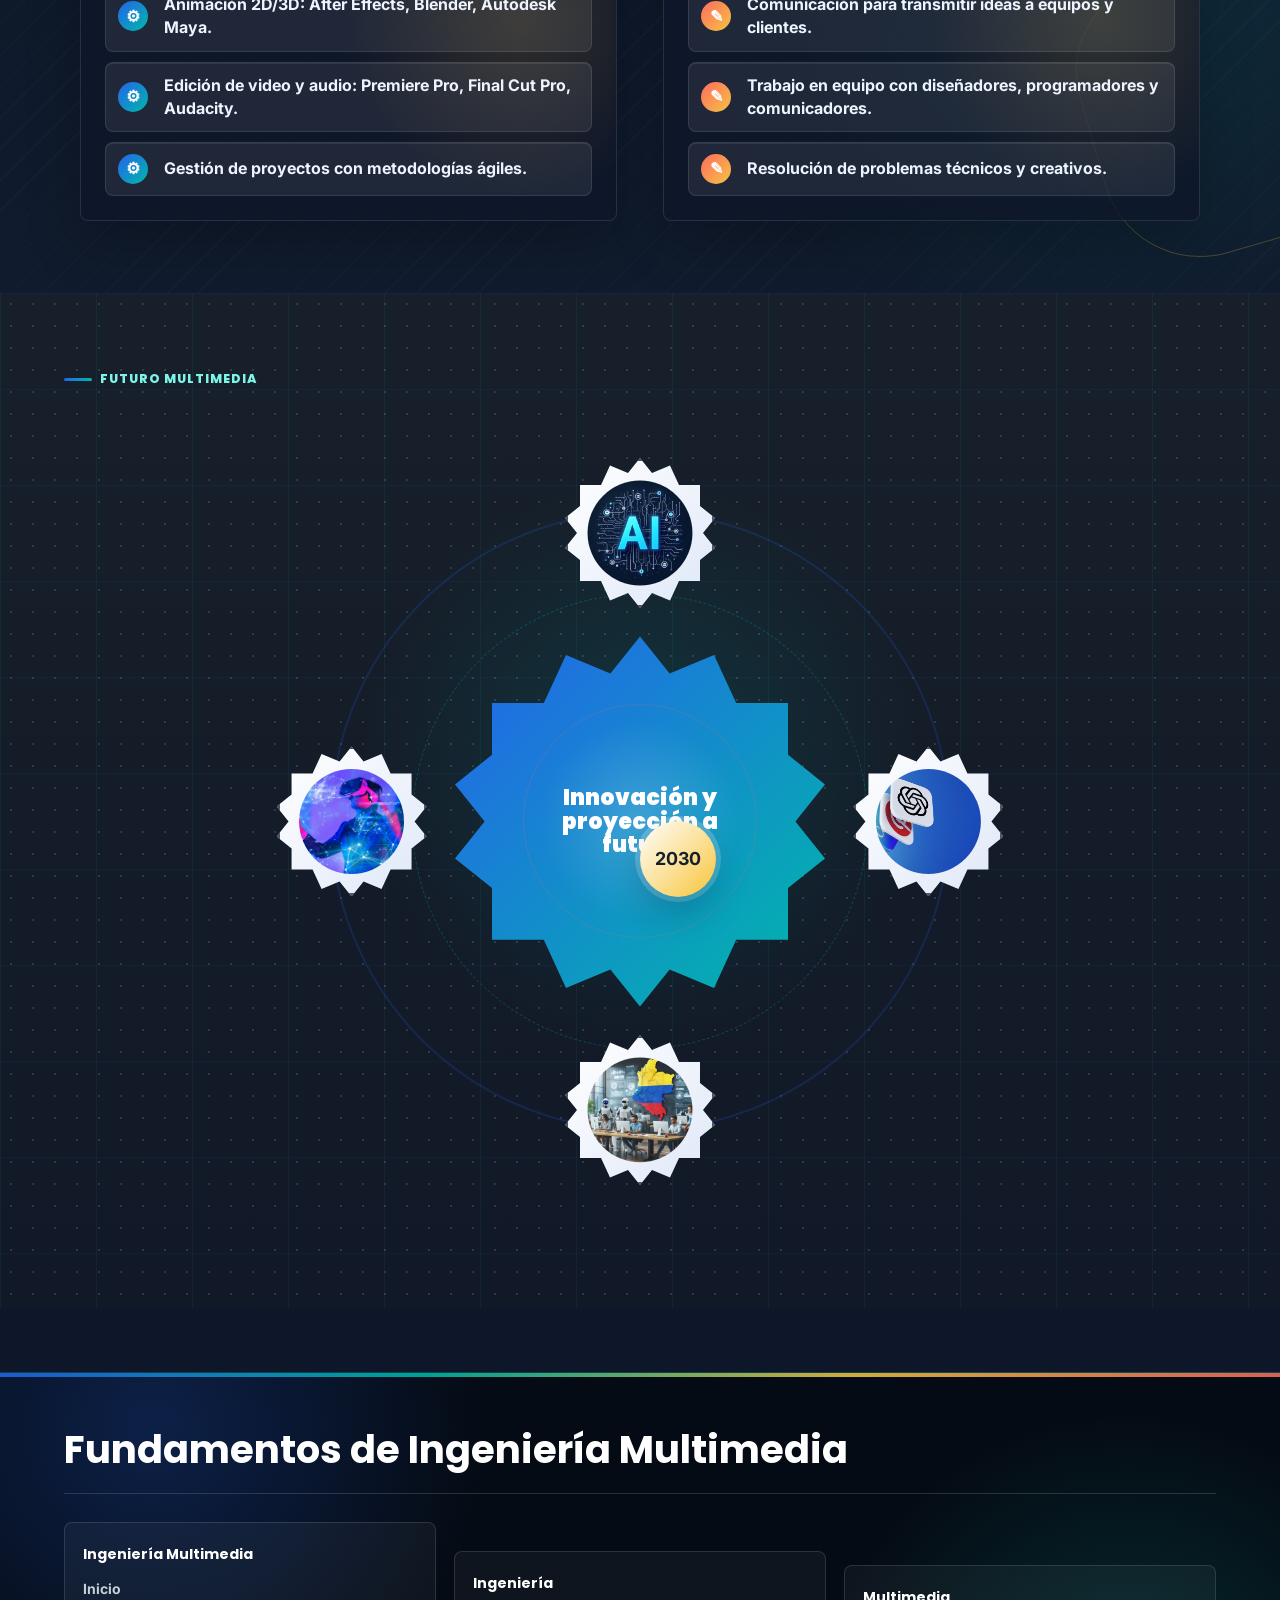
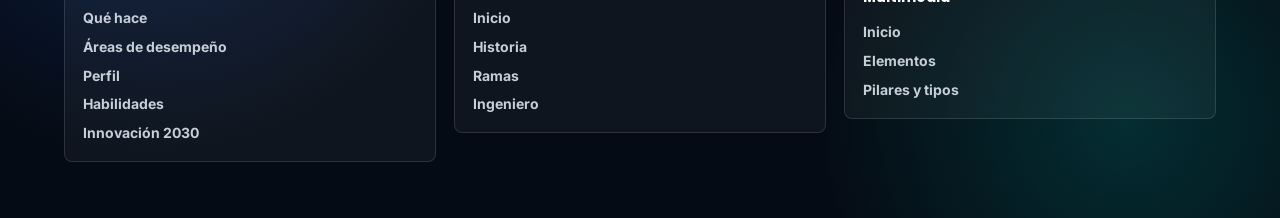
==== commit 90c873d7: "Mejorar ayudas e innovacion multimedia" ====
--- a/index.html
+++ b/index.html
@@ -36,13 +36,13 @@
             combinando principios de ingeniería de software, diseño y comunicación.
           </p>
           <div class="hero-actions">
-            <button class="button" type="button" id="openVideo">Ver video</button>
+            <button class="button" type="button" id="openVideo" title="Ver video introductorio">Ver video</button>
           </div>
         </div>
         <!-- Elemento visual animado de la portada. Cada orbe representa una parte clave de la ingeniería multimedia. -->
         <div class="stage" aria-label="Ingeniería multimedia en movimiento">
           <div class="media-orbit">
-            <button class="orb video" type="button" id="openVideoOrbit" aria-label="Ver video introductorio"><span>▶</span></button>
+            <button class="orb video" type="button" id="openVideoOrbit" aria-label="Ver video introductorio" title="Ver video introductorio"><span>▶</span></button>
             <button class="orb audio burst-orb" type="button" title="Audiovisual" data-burst-symbol="AV" aria-label="Activar explosión audiovisual"><span>AV</span></button>
             <button class="orb design burst-orb" type="button" title="Experiencia de usuario" data-burst-symbol="UX" aria-label="Activar explosión de experiencia de usuario"><span>UX</span></button>
             <button class="orb code burst-orb" type="button" title="Programación" data-burst-symbol="{ }" aria-label="Activar explosión de programación"><span>{ }</span></button>
@@ -106,35 +106,35 @@
         </p>
       </div>
       <div class="areas-cloud" aria-label="Áreas de desempeño de la ingeniería multimedia">
-        <button class="area-bubble area-bubble-a" type="button">
+        <button class="area-bubble area-bubble-a" type="button" title="Diseño y producción multimedia">
           <img src="assets/img/ingenieria-multimedia/area-diseñ-y-produccion-multimedia.jpg" alt="Diseño y producción de contenido multimedia">
           <span>Diseño y producción de contenido multimedia</span>
         </button>
-        <button class="area-bubble area-bubble-b" type="button">
+        <button class="area-bubble area-bubble-b" type="button" title="Software y aplicaciones">
           <img src="assets/img/ingenieria-multimedia/area-sotfware-y-app.jpg" alt="Desarrollo de software y aplicaciones">
           <span>Desarrollo de software y aplicaciones</span>
         </button>
-        <button class="area-bubble area-bubble-c" type="button">
+        <button class="area-bubble area-bubble-c" type="button" title="Industria de videojuegos">
           <img src="assets/img/ingenieria-multimedia/area-videojuegos.jpg" alt="Industria de videojuegos">
           <span>Industria de videojuegos</span>
         </button>
-        <button class="area-bubble area-bubble-d" type="button">
+        <button class="area-bubble area-bubble-d" type="button" title="Realidad virtual y aumentada">
           <img src="assets/img/ingenieria-multimedia/area-realidad-v-a.jpg" alt="Realidad virtual y aumentada">
           <span>Realidad virtual y aumentada</span>
         </button>
-        <button class="area-bubble area-bubble-e" type="button">
+        <button class="area-bubble area-bubble-e" type="button" title="Marketing digital y publicidad">
           <img src="assets/img/ingenieria-multimedia/area-marketin-y-publicidad.jpg" alt="Marketing digital y publicidad">
           <span>Marketing digital y publicidad</span>
         </button>
-        <button class="area-bubble area-bubble-f" type="button">
+        <button class="area-bubble area-bubble-f" type="button" title="Educación y e-learning">
           <img src="assets/img/ingenieria-multimedia/area-e-lerning.jpg" alt="Educación y e-learning">
           <span>Educación y e-learning</span>
         </button>
-        <button class="area-bubble area-bubble-g" type="button">
+        <button class="area-bubble area-bubble-g" type="button" title="Telecomunicaciones">
           <img src="assets/img/ingenieria-multimedia/areas-telecominicaciones.png" alt="Telecomunicaciones">
           <span>Telecomunicaciones</span>
         </button>
-        <button class="area-bubble area-bubble-h" type="button">
+        <button class="area-bubble area-bubble-h" type="button" title="Sector gobierno">
           <img src="assets/img/ingenieria-multimedia/area-gobierno.jpg" alt="Sector gobierno">
           <span>Sector gobierno</span>
         </button>
@@ -248,12 +248,12 @@
       <div class="innovation-stage">
         <article class="innovation-note innovation-note-left">
           <h3>Inteligencia artificial</h3>
-          <p>La automatización de tareas repetitivas permite enfocar el trabajo en creatividad e innovación estratégica.</p>
+          <p>Hacia 2030, la IA será un asistente de creación: ayudará a personalizar experiencias, adaptar contenidos al usuario y acelerar prototipos interactivos.</p>
         </article>
 
         <article class="innovation-note innovation-note-right-top">
           <h3>IA generativa</h3>
-          <p>La generación automática de imágenes, video y música redefine los procesos creativos multimedia.</p>
+          <p>Las imágenes, voces, animaciones y mundos digitales podrán generarse en minutos, haciendo que el reto principal sea dirigir, seleccionar y dar sentido a lo creado.</p>
         </article>
 
         <div class="gear-system" aria-label="Innovación y proyección a futuro 2030">
@@ -262,28 +262,28 @@
             <strong class="orbit-year">2030</strong>
           </div>
 
-          <button class="future-gear future-gear-ia" type="button" aria-label="Inteligencia artificial">
+          <button class="future-gear future-gear-ia" type="button" aria-label="Inteligencia artificial" title="Inteligencia artificial">
             <img src="assets/img/ingenieria-multimedia/IA.jpg" alt="Inteligencia artificial">
           </button>
-          <button class="future-gear future-gear-gen" type="button" aria-label="IA generativa y multimedia">
+          <button class="future-gear future-gear-gen" type="button" aria-label="IA generativa y multimedia" title="IA generativa">
             <img src="assets/img/ingenieria-multimedia/ias-gnerativas.jpg" alt="IA generativa y multimedia">
           </button>
-          <button class="future-gear future-gear-col" type="button" aria-label="Tendencias en Colombia">
+          <button class="future-gear future-gear-col" type="button" aria-label="Tendencias en Colombia" title="Tendencias en Colombia">
             <img src="assets/img/ingenieria-multimedia/tendencias-en-colombia.jpg" alt="Tendencias en Colombia">
           </button>
-          <button class="future-gear future-gear-xr" type="button" aria-label="Realidad virtual aumentada y mixta">
+          <button class="future-gear future-gear-xr" type="button" aria-label="Realidad virtual aumentada y mixta" title="Realidad extendida">
             <img src="assets/img/ingenieria-multimedia/Realidad-aumentada.jpg" alt="Realidad virtual aumentada y mixta">
           </button>
         </div>
 
         <article class="innovation-note innovation-note-left-bottom">
           <h3>Tendencias en Colombia</h3>
-          <p>El crecimiento TIC impulsa contenidos interactivos, realidad aumentada y desarrollo web.</p>
+          <p>El crecimiento de la educación virtual, el comercio digital y las industrias creativas abrirá más espacio para productos web, audiovisuales e inmersivos.</p>
         </article>
 
         <article class="innovation-note innovation-note-right-bottom">
           <h3>Realidad extendida</h3>
-          <p>VR, AR y realidad mixta aumentan la demanda de experiencias inmersivas diseñadas por ingenieros multimedia.</p>
+          <p>La realidad aumentada, virtual y mixta llevará la multimedia más allá de la pantalla, hacia clases, simuladores, turismo, salud y entrenamiento profesional.</p>
         </article>
       </div>
     </section>
@@ -336,7 +336,7 @@
     <article class="modal-card" role="dialog" aria-modal="true" aria-labelledby="modalTitle">
       <div id="modalArt"></div>
       <div class="modal-content">
-        <button class="close" type="button" id="closeModal" aria-label="Cerrar">X</button>
+        <button class="close" type="button" id="closeModal" aria-label="Cerrar" title="Cerrar ventana">X</button>
         <h2 id="modalTitle"></h2>
         <p id="modalText"></p>
       </div>
@@ -347,7 +347,7 @@
   <div class="modal" id="videoModal" aria-hidden="true">
     <article class="modal-card video-modal-card" role="dialog" aria-modal="true" aria-labelledby="videoTitle">
       <div class="modal-content">
-        <button class="close" type="button" id="closeVideo" aria-label="Cerrar">X</button>
+        <button class="close" type="button" id="closeVideo" aria-label="Cerrar" title="Cerrar video">X</button>
         <h2 id="videoTitle">Video de introducción</h2>
       </div>
       <video id="introVideo" controls>
@@ -360,7 +360,7 @@
   <!-- Modal del test: no se cierra al tocar el fondo para que el usuario no pierda sus respuestas. -->
   <div class="modal action-modal" id="testModal" aria-hidden="true">
     <article class="modal-card action-card test-card" role="dialog" aria-modal="true" aria-labelledby="testTitle">
-      <button class="close" type="button" data-close-modal="testModal" aria-label="Cerrar">X</button>
+      <button class="close" type="button" data-close-modal="testModal" aria-label="Cerrar" title="Cerrar test">X</button>
       <div class="action-card-head">
         <span class="section-kicker">Test vocacional</span>
         <h2 id="testTitle">Descubre tu perfil multimedia</h2>
@@ -393,18 +393,18 @@
         </fieldset>
 
         <p class="test-warning" id="testWarning" aria-live="polite"></p>
-        <button class="button" type="submit">Ver resultado</button>
+        <button class="button" type="submit" title="Calcular resultado del test">Ver resultado</button>
       </form>
 
       <section class="test-result" id="testResult" aria-live="polite"></section>
-      <button class="button secondary retake-test" type="button" id="retakeTest">Volver a realizar el test</button>
+      <button class="button secondary retake-test" type="button" id="retakeTest" title="Reiniciar el test">Volver a realizar el test</button>
     </article>
   </div>
 
   <!-- Modal de universidades: el fondo también sirve para cerrar la ventana. -->
   <div class="modal action-modal dismissible" id="studyModal" aria-hidden="true">
     <article class="modal-card action-card study-card" role="dialog" aria-modal="true" aria-labelledby="studyTitle">
-      <button class="close" type="button" data-close-modal="studyModal" aria-label="Cerrar">X</button>
+      <button class="close" type="button" data-close-modal="studyModal" aria-label="Cerrar" title="Cerrar universidades">X</button>
       <div class="action-card-head">
         <span class="section-kicker">Colombia</span>
         <h2 id="studyTitle">Dónde estudiar Ingeniería Multimedia</h2>
@@ -442,7 +442,7 @@
   <!-- Modal de herramientas gratuitas: logos con enlaces oficiales en nueva pestaña. -->
   <div class="modal action-modal dismissible" id="toolsModal" aria-hidden="true">
     <article class="modal-card action-card tools-card" role="dialog" aria-modal="true" aria-labelledby="toolsTitle">
-      <button class="close" type="button" data-close-modal="toolsModal" aria-label="Cerrar">X</button>
+      <button class="close" type="button" data-close-modal="toolsModal" aria-label="Cerrar" title="Cerrar herramientas">X</button>
       <div class="action-card-head">
         <span class="section-kicker">Recursos gratis</span>
         <h2 id="toolsTitle">Herramientas para crear contenido multimedia</h2>
@@ -493,11 +493,11 @@
 
   <!-- Botones flotantes: accesos rápidos y navegación hacia la sección anterior. -->
   <div class="floating-actions" aria-label="Accesos rápidos">
-    <button class="float-action" type="button" data-action-modal="testModal" aria-label="Abrir test"><span>?</span><small>Test</small></button>
-    <button class="float-action" type="button" data-action-modal="studyModal" aria-label="Dónde estudiar"><span>⌂</span><small>Estudiar</small></button>
-    <button class="float-action" type="button" data-action-modal="toolsModal" aria-label="Herramientas gratis"><span>✦</span><small>Gratis</small></button>
+    <button class="float-action" type="button" data-action-modal="testModal" aria-label="Abrir test" title="Abrir test vocacional"><span>?</span><small>Test</small></button>
+    <button class="float-action" type="button" data-action-modal="studyModal" aria-label="Dónde estudiar" title="Ver dónde estudiar"><span>⌂</span><small>Estudiar</small></button>
+    <button class="float-action" type="button" data-action-modal="toolsModal" aria-label="Herramientas gratis" title="Ver herramientas gratis"><span>✦</span><small>Gratis</small></button>
   </div>
-  <button class="float-action previous-action" type="button" id="backTop" aria-label="Ir a la sección anterior"><span>↑</span><small>Anterior</small></button>
+  <button class="float-action previous-action" type="button" id="backTop" aria-label="Ir a la sección anterior" title="Ir a la sección anterior"><span>↑</span><small>Anterior</small></button>
 
   <script src="js/main.js"></script>
 </body>
--- a/css/styles.css
+++ b/css/styles.css
@@ -82,6 +82,36 @@
     :focus-visible {
       outline: 3px solid rgba(37, 99, 235, 0.45);
       outline-offset: 4px;
+    }
+
+    /* Tooltip propio del sitio.
+       El atributo title existe en los botones, pero el aviso nativo del
+       navegador puede tardar en aparecer; esta capa lo muestra de inmediato
+       con un estilo consistente en todas las paginas. */
+    .site-tooltip {
+      position: fixed;
+      left: 0;
+      top: 0;
+      z-index: 999;
+      max-width: min(240px, calc(100vw - 28px));
+      padding: 8px 10px;
+      border: 1px solid rgba(237, 244, 255, 0.2);
+      border-radius: 8px;
+      background: rgba(17, 24, 39, 0.94);
+      color: #f8fbff;
+      font-size: 0.78rem;
+      font-weight: 800;
+      line-height: 1.25;
+      pointer-events: none;
+      opacity: 0;
+      transform: translate(-50%, calc(-100% - 12px)) scale(0.96);
+      transition: opacity 120ms ease, transform 120ms ease;
+      box-shadow: 0 14px 34px rgba(0, 0, 0, 0.26);
+    }
+
+    .site-tooltip.show {
+      opacity: 1;
+      transform: translate(-50%, calc(-100% - 12px)) scale(1);
     }
 
     /* Encabezado fijo con logo y menu principal. */
@@ -2450,26 +2480,43 @@
       position: relative;
       overflow: hidden;
       background:
-        linear-gradient(135deg, rgba(37, 99, 235, 0.08), transparent 38%),
-        linear-gradient(225deg, rgba(255, 107, 95, 0.08), transparent 42%),
-        var(--bg);
+        radial-gradient(circle at 13% 20%, rgba(0, 184, 169, 0.2), transparent 26%),
+        radial-gradient(circle at 88% 16%, rgba(255, 190, 63, 0.16), transparent 25%),
+        linear-gradient(90deg, rgba(255, 255, 255, 0.04) 1px, transparent 1px),
+        linear-gradient(180deg, rgba(255, 255, 255, 0.04) 1px, transparent 1px),
+        linear-gradient(135deg, #101a28 0%, #132235 52%, #0d1522 100%);
+      background-size: auto, auto, 72px 72px, 72px 72px, auto;
     }
 
     .skills-section::before {
       content: "";
       position: absolute;
-      inset: 34px 7% auto auto;
-      width: 240px;
-      height: 240px;
-      border: 1px dashed rgba(37, 99, 235, 0.18);
+      inset: 44px auto auto -120px;
+      width: 360px;
+      height: 360px;
+      border: 1px dashed rgba(0, 184, 169, 0.28);
       border-radius: 50%;
+      opacity: 0.72;
+      animation: gearSpin 38s linear infinite;
+    }
+
+    .skills-section::after {
+      content: "";
+      position: absolute;
+      right: -90px;
+      bottom: 46px;
+      width: 280px;
+      height: 280px;
+      border: 1px solid rgba(255, 190, 63, 0.24);
+      border-radius: 38% 62% 58% 42%;
+      transform: rotate(-16deg);
     }
 
     .skills-heading {
       position: relative;
       z-index: 1;
-      max-width: 920px;
-      margin: 0 auto 36px;
+      max-width: 860px;
+      margin: 0 auto 42px;
       text-align: center;
     }
 
@@ -2478,14 +2525,30 @@
       font-size: clamp(2rem, 5vw, 4.2rem);
       line-height: 1.02;
       letter-spacing: 0;
+      color: #f8fbff;
     }
 
     .skills-heading p {
       margin: 0 auto;
-      max-width: 760px;
-      color: var(--muted);
+      max-width: 640px;
+      color: #c6d3e4;
       line-height: 1.75;
       font-size: 1.04rem;
+      padding: 0;
+      background: transparent;
+      box-shadow: none;
+      backdrop-filter: none;
+    }
+
+    .skills-heading::after {
+      content: "";
+      display: block;
+      width: min(240px, 42vw);
+      height: 4px;
+      margin: 24px auto 0;
+      border-radius: 999px;
+      background: linear-gradient(90deg, var(--blue), var(--teal), var(--gold));
+      opacity: 0.95;
     }
 
     .skills-panels {
@@ -2493,67 +2556,85 @@
       z-index: 1;
       display: grid;
       grid-template-columns: repeat(2, minmax(280px, 1fr));
-      gap: clamp(22px, 4vw, 42px);
+      gap: clamp(24px, 4vw, 46px);
       max-width: 1120px;
       margin: 0 auto;
     }
 
     .skill-panel {
       position: relative;
-      min-height: 560px;
+      min-height: 520px;
       border-radius: 8px;
       overflow: hidden;
-      border: 1px solid rgba(221, 227, 236, 0.9);
-      box-shadow: 0 24px 70px rgba(17, 24, 39, 0.16);
-      background: var(--dark);
+      border: 1px solid rgba(237, 244, 255, 0.18);
+      box-shadow: 0 28px 80px rgba(0, 0, 0, 0.34);
+      background:
+        linear-gradient(145deg, rgba(255, 255, 255, 0.1), rgba(255, 255, 255, 0.03)),
+        #111827;
+      isolation: isolate;
     }
 
     .skill-panel-bg {
       position: absolute;
-      inset: 0;
+      inset: 18px 18px auto;
+      height: 210px;
       background-position: center;
       background-size: cover;
-      transform: scale(1.03);
+      border-radius: 8px;
+      transform: scale(1);
+      filter: grayscale(0.18) saturate(1.05);
       transition: transform 360ms ease, filter 360ms ease;
+      clip-path: polygon(0 0, 100% 0, 100% 78%, 0 100%);
+      box-shadow: 0 20px 44px rgba(0, 0, 0, 0.32);
     }
 
     .skill-panel-tech .skill-panel-bg {
       background-image:
-        linear-gradient(180deg, rgba(17, 24, 39, 0.22), rgba(17, 24, 39, 0.84)),
+        linear-gradient(135deg, rgba(37, 99, 235, 0.18), rgba(17, 24, 39, 0.62)),
         url("../assets/img/ingenieria-multimedia/habilidades-tecnicas.jpg");
     }
 
     .skill-panel-soft .skill-panel-bg {
       background-image:
-        linear-gradient(180deg, rgba(17, 24, 39, 0.18), rgba(17, 24, 39, 0.84)),
+        linear-gradient(135deg, rgba(255, 107, 95, 0.22), rgba(17, 24, 39, 0.62)),
         url("../assets/img/ingenieria-multimedia/habilidades-blandas.jpg");
     }
 
+    .skill-panel::before {
+      content: "";
+      position: absolute;
+      inset: 0;
+      z-index: -1;
+      background:
+        radial-gradient(circle at 18% 28%, rgba(0, 184, 169, 0.18), transparent 30%),
+        radial-gradient(circle at 82% 72%, rgba(255, 190, 63, 0.14), transparent 26%);
+    }
+
     .skill-panel:hover .skill-panel-bg {
-      transform: scale(1.08);
-      filter: saturate(1.08);
+      transform: scale(1.04) translateY(-4px);
+      filter: grayscale(0) saturate(1.16);
     }
 
     .skill-panel-content {
-      position: absolute;
-      inset: auto 24px 24px;
-      padding: 24px;
-      border: 1px solid rgba(255, 255, 255, 0.22);
-      border-radius: 8px;
-      background: rgba(17, 24, 39, 0.72);
+      position: relative;
+      min-height: 100%;
+      display: flex;
+      flex-direction: column;
+      justify-content: flex-end;
+      padding: 258px 24px 24px;
       color: white;
-      backdrop-filter: blur(12px);
     }
 
     .skill-panel-content h3 {
       margin: 0 0 18px;
       font-size: clamp(1.45rem, 3vw, 2.1rem);
       line-height: 1.1;
+      max-width: 360px;
     }
 
     .skill-list {
       display: grid;
-      gap: 12px;
+      gap: 10px;
       padding: 0;
       margin: 0;
       list-style: none;
@@ -2563,19 +2644,22 @@
       display: grid;
       grid-template-columns: 34px 1fr;
       gap: 12px;
-      align-items: start;
-      padding: 12px;
-      border-radius: 8px;
-      background: rgba(255, 255, 255, 0.1);
+      align-items: center;
+      padding: 11px 12px;
+      border-radius: 8px;
+      border: 1px solid rgba(255, 255, 255, 0.1);
+      background: rgba(255, 255, 255, 0.075);
       color: #edf4ff;
       font-weight: 700;
       line-height: 1.45;
-      transition: background 180ms ease, transform 180ms ease;
+      box-shadow: inset 0 1px 0 rgba(255, 255, 255, 0.08);
+      transition: background 180ms ease, border-color 180ms ease, transform 180ms ease;
     }
 
     .skill-list li:hover {
-      background: rgba(255, 255, 255, 0.18);
-      transform: translateX(4px);
+      border-color: rgba(0, 184, 169, 0.45);
+      background: rgba(255, 255, 255, 0.14);
+      transform: translateX(6px);
     }
 
     .skill-icon {
@@ -3974,6 +4058,10 @@
         grid-template-columns: 1fr;
       }
 
+      .skills-heading p {
+        margin-inline: auto;
+      }
+
       .skill-panel {
         min-height: 500px;
       }
@@ -4193,6 +4281,7 @@
 
       .multimedia-stage {
         min-height: 340px;
+        justify-self: center;
         transform: none;
       }
 
@@ -4220,7 +4309,7 @@
       }
 
       .multimedia-media-orbit {
-        width: min(330px, 82vw);
+        width: min(285px, 76vw);
       }
 
       .multimedia-center-chip {
@@ -4230,8 +4319,8 @@
       }
 
       .multi-orb {
-        width: 72px;
-        height: 72px;
+        width: 64px;
+        height: 64px;
       }
 
       .multi-orb span {
@@ -4346,12 +4435,11 @@
       }
 
       .skill-panel {
-        min-height: 560px;
+        min-height: auto;
       }
 
       .skill-panel-content {
-        inset: auto 14px 14px;
-        padding: 18px;
+        padding: 238px 16px 18px;
       }
 
       .skill-list li {
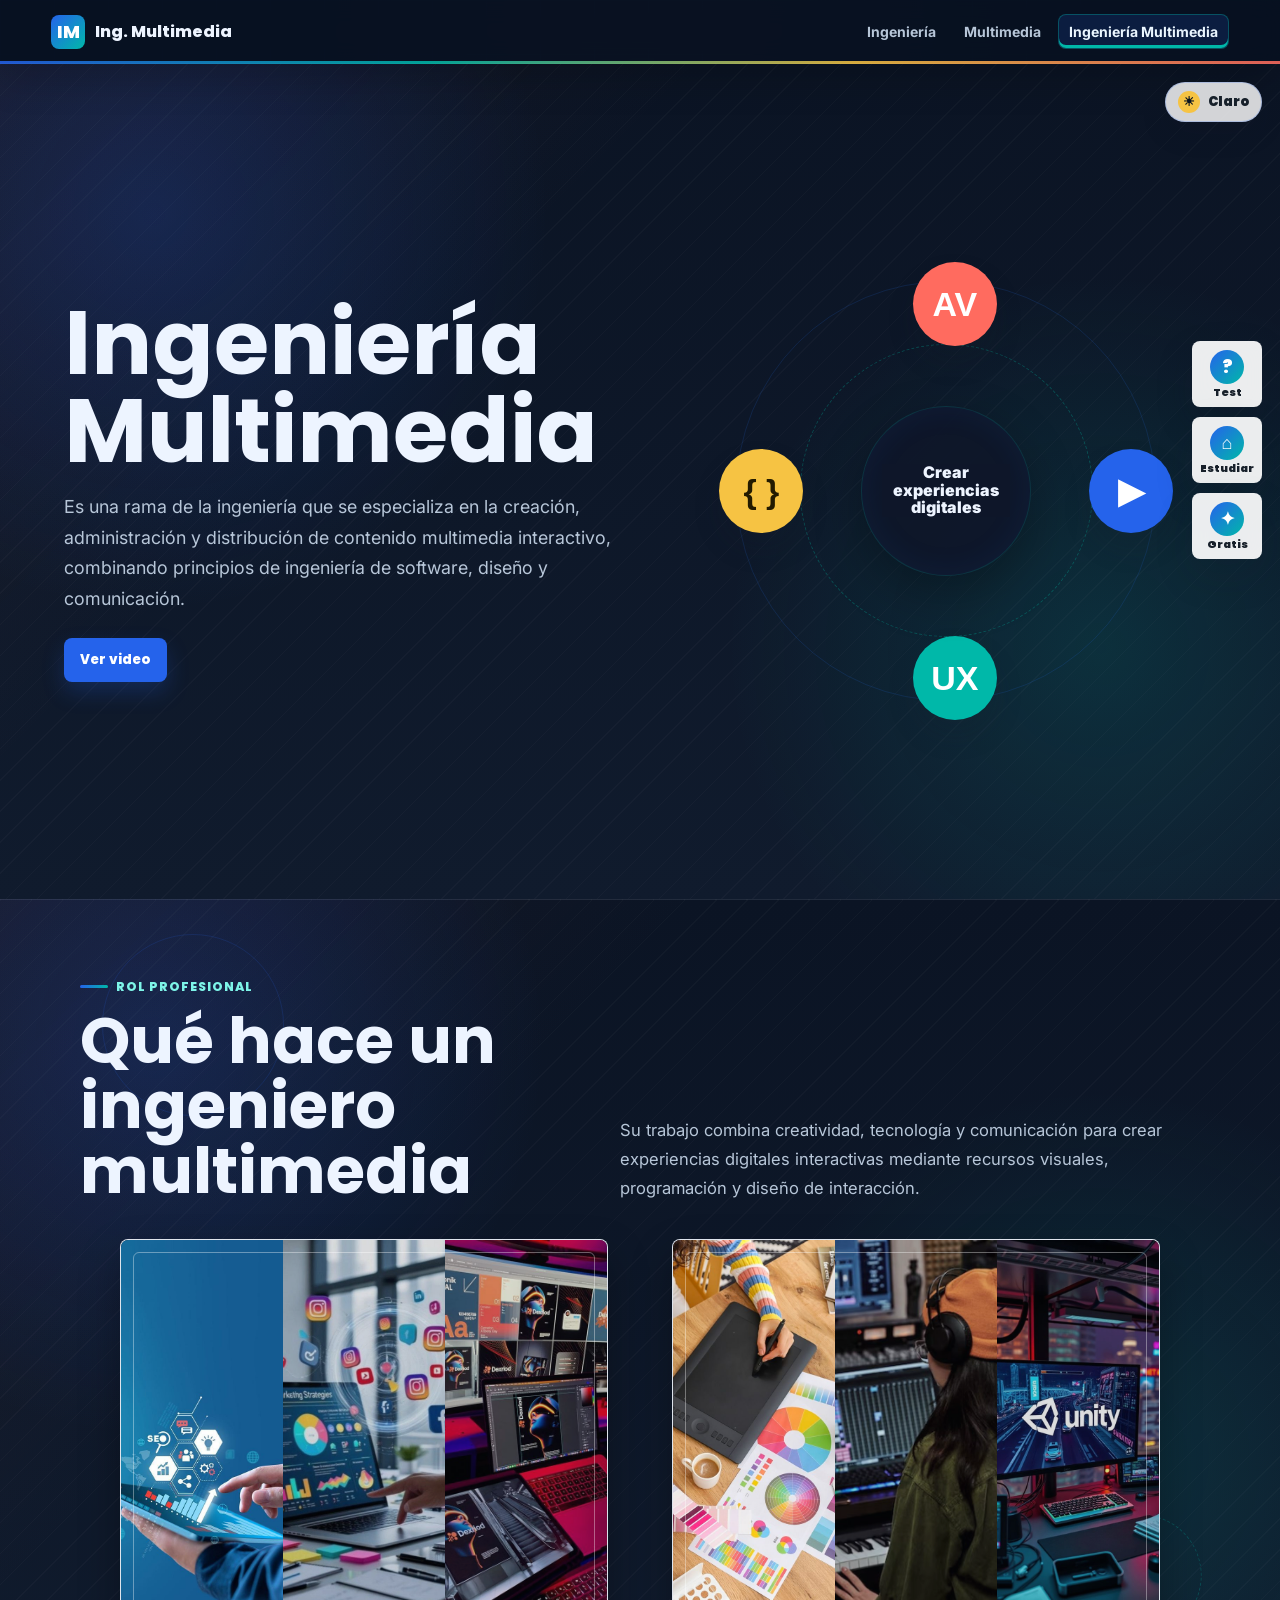
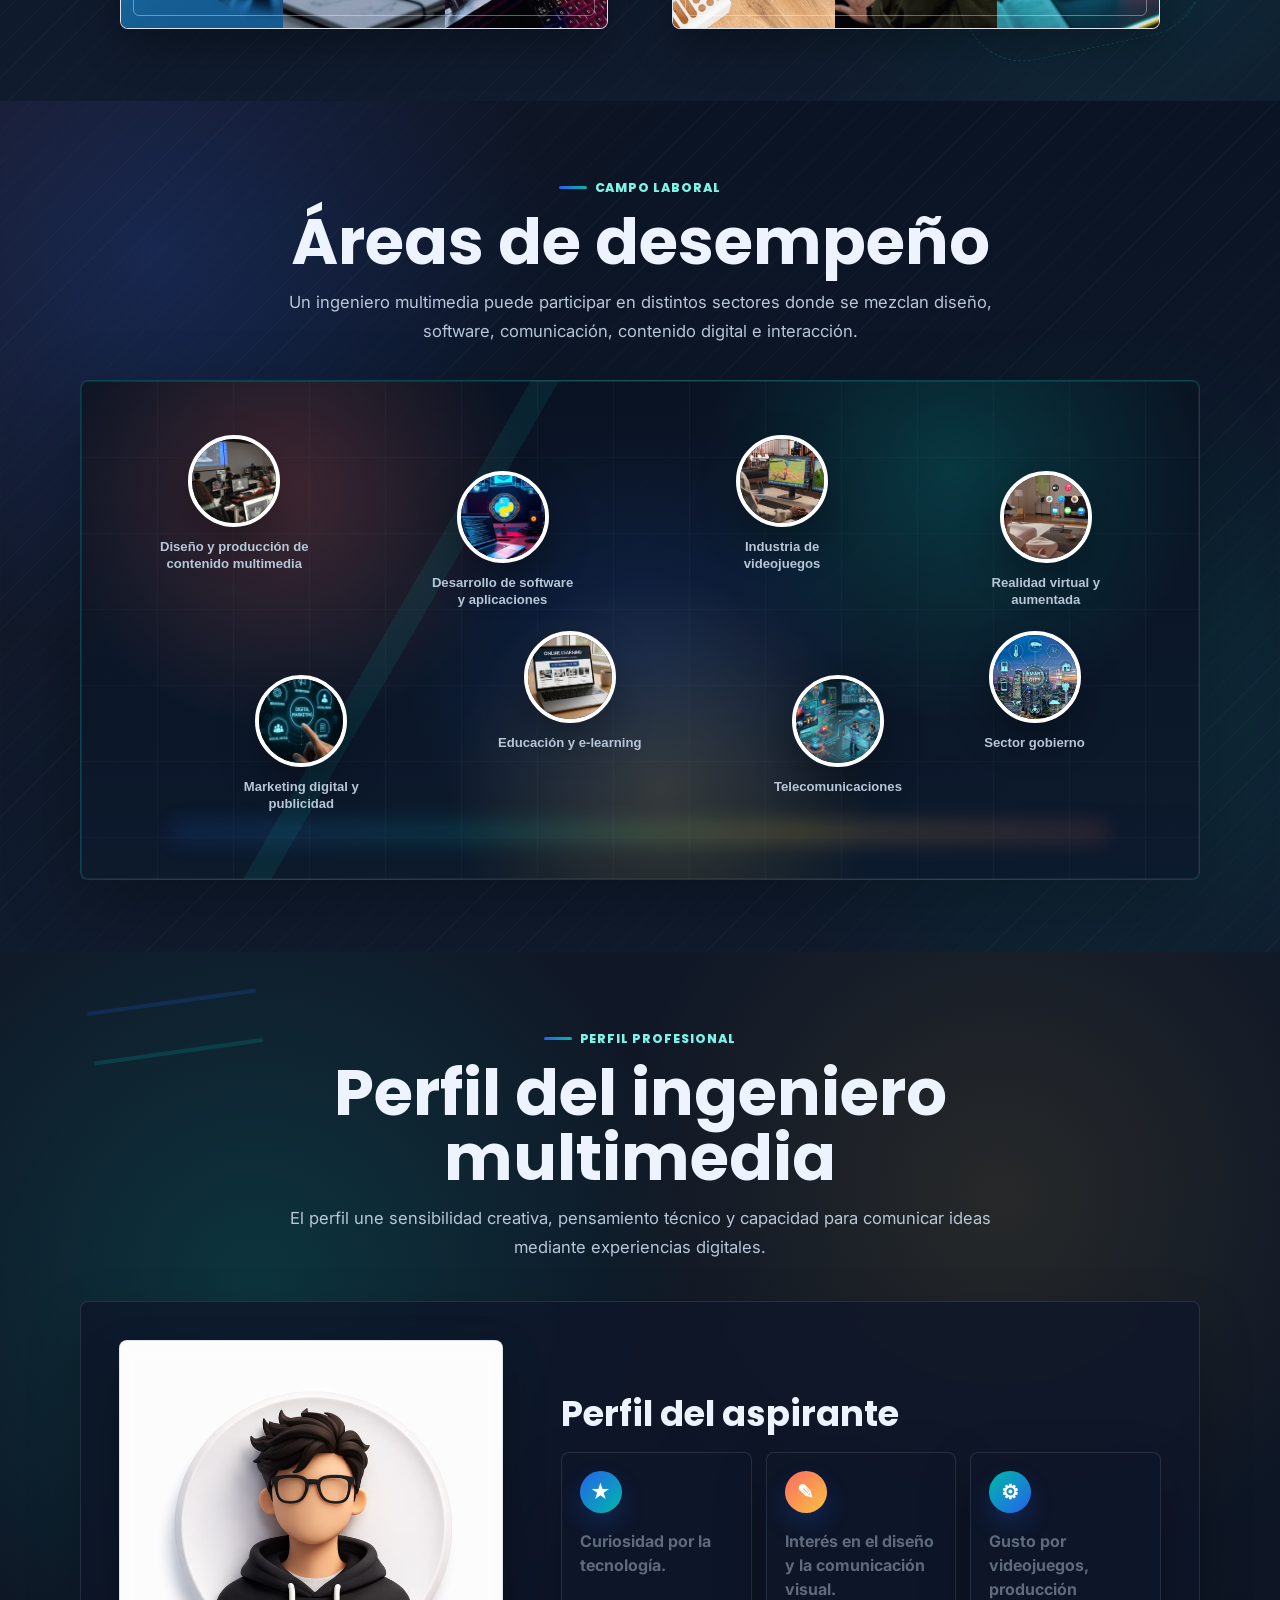
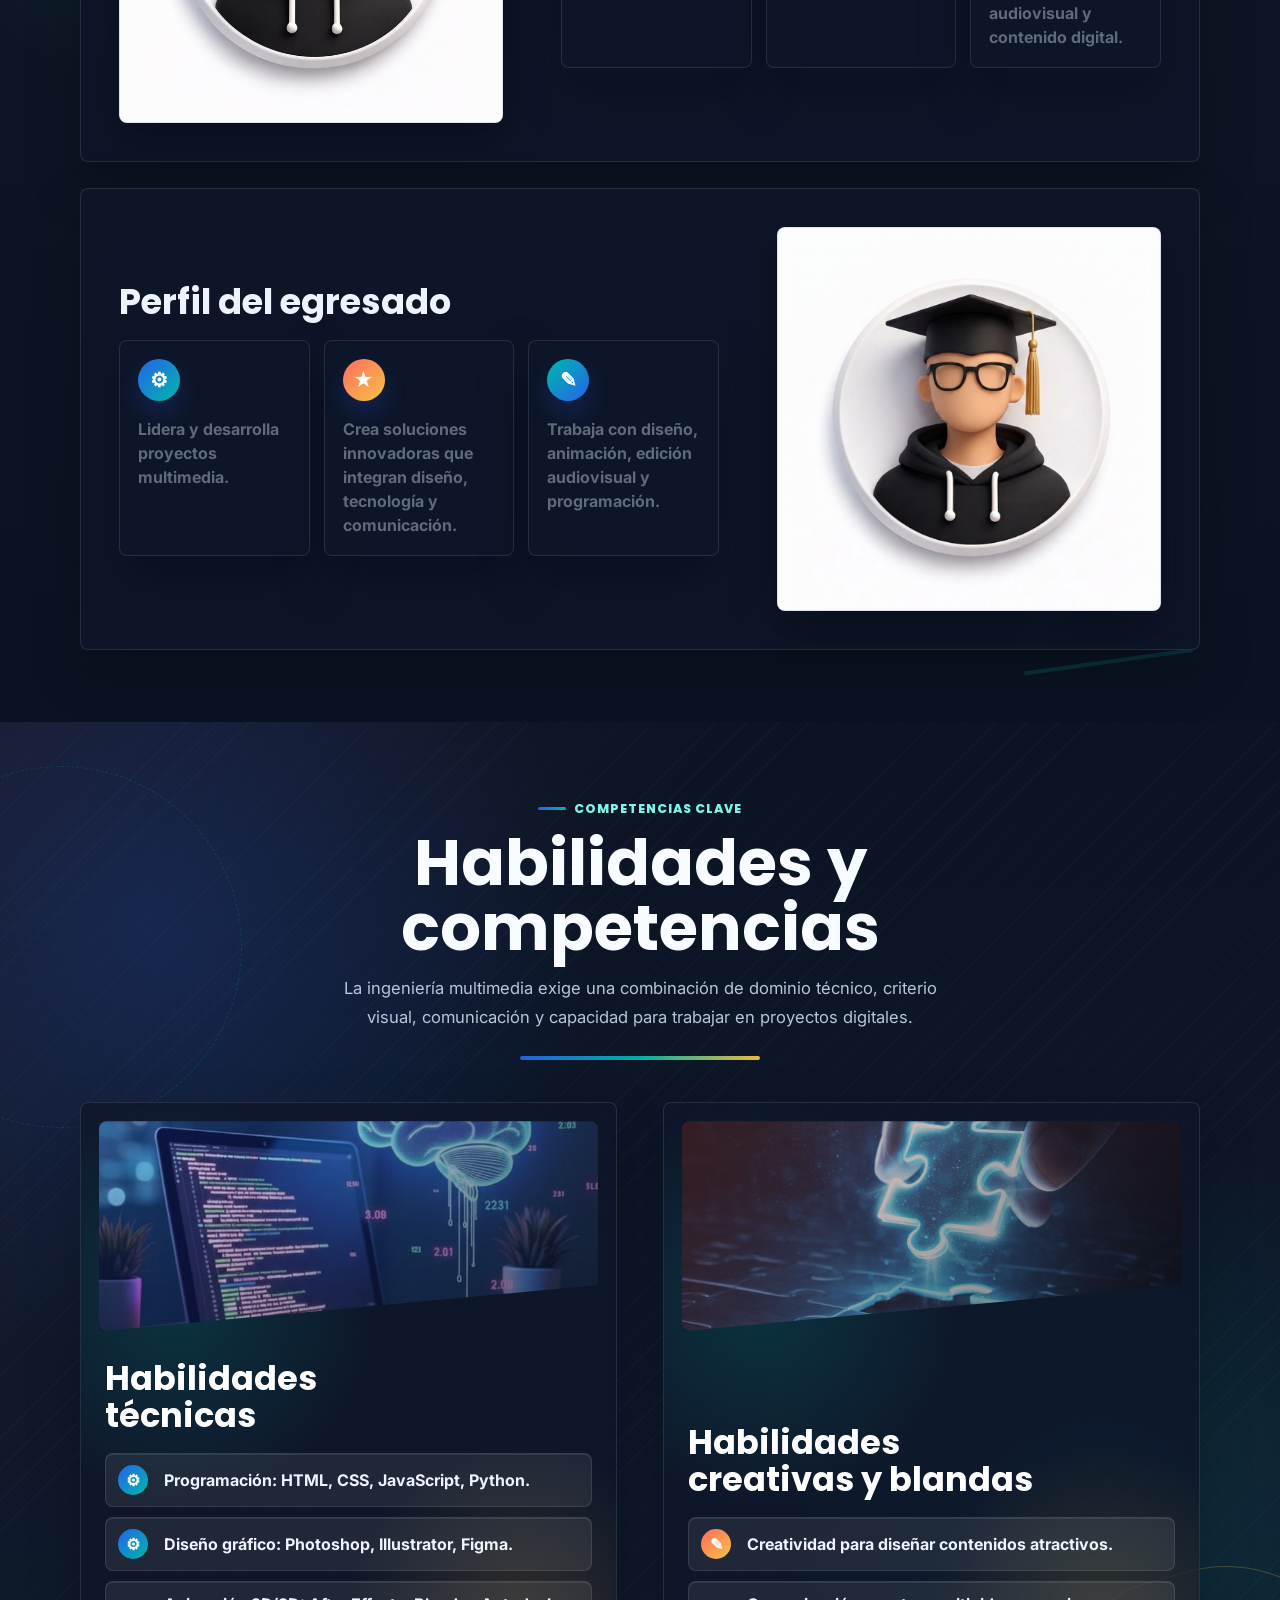
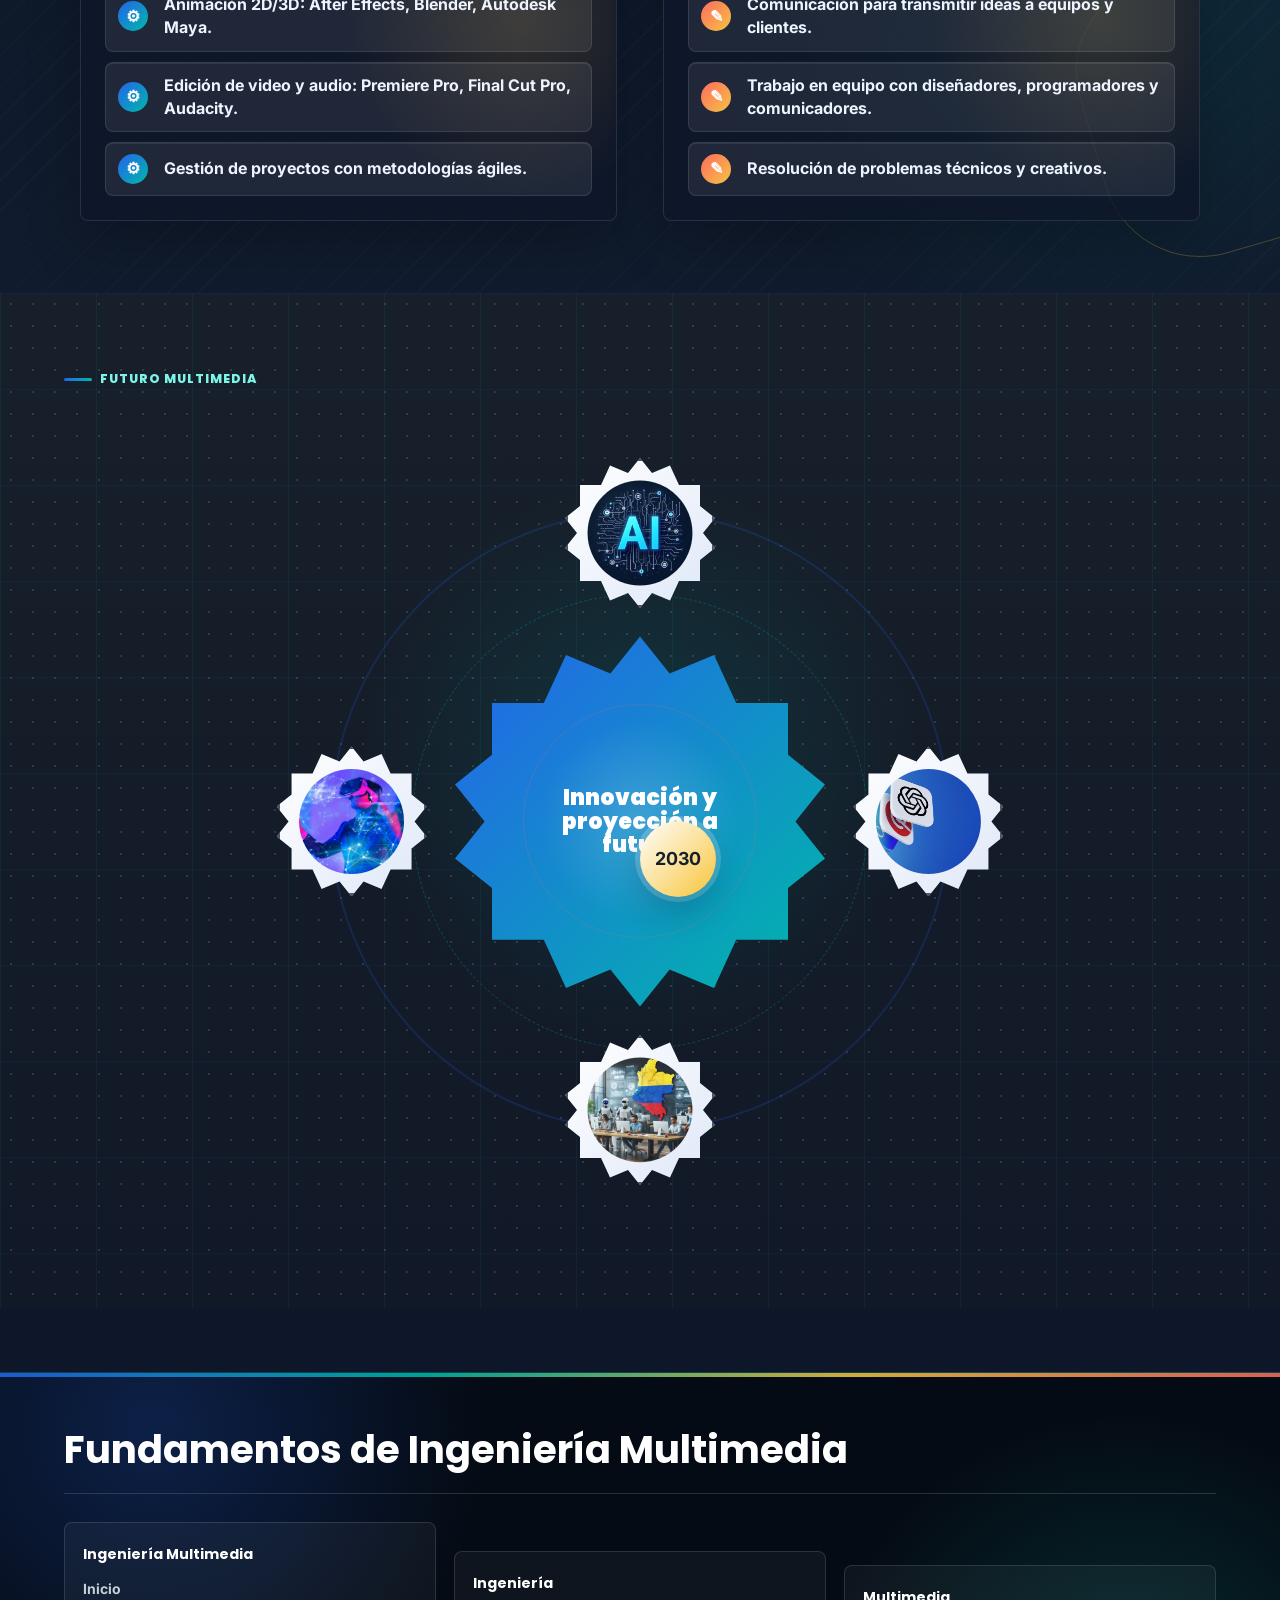
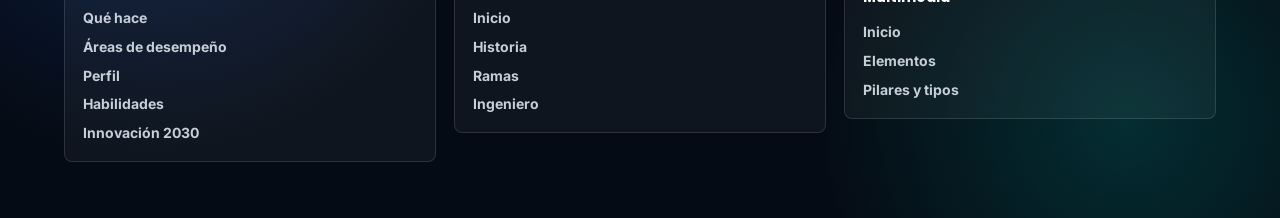
==== commit 41d7fc1a: "Agregar modo claro y actualizar documentos" ====
--- a/index.html
+++ b/index.html
@@ -22,6 +22,10 @@
       <a href="multimedia.html">Multimedia</a>
       <a href="index.html" class="active">Ingeniería Multimedia</a>
     </nav>
+    <button class="theme-toggle" type="button" title="Cambiar modo claro u oscuro" aria-label="Cambiar modo claro u oscuro" aria-pressed="false">
+      <span class="theme-toggle-icon" aria-hidden="true">☀</span>
+      <span class="theme-toggle-text">Claro</span>
+    </button>
   </header>
 
   <main id="inicio">
--- a/css/styles.css
+++ b/css/styles.css
@@ -192,6 +192,45 @@
       box-shadow: inset 0 -3px 0 var(--blue);
     }
 
+    .theme-toggle {
+      position: fixed;
+      right: 18px;
+      top: 82px;
+      z-index: 18;
+      display: inline-flex;
+      align-items: center;
+      gap: 8px;
+      min-height: 38px;
+      padding: 8px 12px;
+      border: 1px solid rgba(37, 99, 235, 0.22);
+      border-radius: 999px;
+      color: var(--ink);
+      background: rgba(255, 255, 255, 0.82);
+      font-family: "Poppins", "Segoe UI", Arial, sans-serif;
+      font-size: 0.82rem;
+      font-weight: 900;
+      box-shadow: 0 12px 28px rgba(17, 24, 39, 0.1);
+      transition: transform 180ms ease, background 180ms ease, border-color 180ms ease;
+    }
+
+    .theme-toggle:hover {
+      transform: translateY(-1px);
+      border-color: rgba(0, 184, 169, 0.48);
+      background: #ffffff;
+    }
+
+    .theme-toggle-icon {
+      width: 22px;
+      height: 22px;
+      display: grid;
+      place-items: center;
+      border-radius: 50%;
+      color: #081321;
+      background: var(--gold);
+      font-size: 0.82rem;
+      line-height: 1;
+    }
+
     /* Portada principal: texto a la izquierda y animacion circular a la derecha. */
     .home-layout {
       min-height: calc(100vh - 64px);
@@ -4358,7 +4397,7 @@
       }
 
       .floating-actions {
-        left: 10px;
+        left: 82px;
         right: 74px;
         top: auto;
         bottom: 10px;
@@ -4387,6 +4426,19 @@
         bottom: 14px;
         width: 70px;
         min-height: 58px;
+      }
+
+      .theme-toggle {
+        right: 10px;
+        top: 132px;
+        min-height: 58px;
+        width: 64px;
+        justify-content: center;
+        padding: 8px;
+      }
+
+      .theme-toggle-text {
+        display: none;
       }
 
       body {
@@ -4929,3 +4981,316 @@
       background: rgba(0, 184, 169, 0.16);
       border-color: rgba(0, 184, 169, 0.34);
     }
+
+    /* Modo claro.
+       Se activa con JavaScript agregando .light-mode al body. Mantiene la
+       estructura y las mecanicas, pero cambia el ambiente a una lectura mas
+       luminosa para estudiar o presentar el sitio con menos contraste oscuro. */
+    body.light-mode {
+      color: #17202a;
+      background:
+        radial-gradient(circle at 12% 8%, rgba(37, 99, 235, 0.13), transparent 28%),
+        radial-gradient(circle at 84% 18%, rgba(0, 184, 169, 0.1), transparent 26%),
+        linear-gradient(180deg, #f8fbff, #eef5ff 52%, #f6f8fb);
+    }
+
+    body.light-mode::before {
+      background:
+        linear-gradient(rgba(37, 99, 235, 0.06) 1px, transparent 1px),
+        linear-gradient(90deg, rgba(0, 184, 169, 0.055) 1px, transparent 1px),
+        radial-gradient(circle at 50% 0%, rgba(246, 195, 67, 0.12), transparent 36%);
+      background-size: 54px 54px, 54px 54px, auto;
+    }
+
+    body.light-mode .topbar {
+      background: rgba(255, 255, 255, 0.9);
+      border-bottom-color: rgba(148, 163, 184, 0.24);
+      box-shadow: 0 16px 36px rgba(17, 24, 39, 0.08);
+    }
+
+    body.light-mode nav a {
+      color: #5f6b7a;
+    }
+
+    body.light-mode nav a:hover,
+    body.light-mode nav a.active {
+      color: var(--blue);
+      background: #eef5ff;
+      border-color: #c7d8ff;
+      box-shadow: inset 0 -3px 0 var(--blue);
+    }
+
+    body.light-mode .theme-toggle {
+      color: #edf4ff;
+      border-color: rgba(15, 23, 42, 0.16);
+      background: rgba(15, 23, 42, 0.92);
+      box-shadow: 0 12px 28px rgba(17, 24, 39, 0.16);
+    }
+
+    body.light-mode .theme-toggle:hover {
+      background: #111827;
+    }
+
+    body.light-mode .theme-toggle-icon {
+      color: #edf4ff;
+      background: var(--blue);
+    }
+
+    body.light-mode .home-layout,
+    body.light-mode .engineering-section,
+    body.light-mode .multimedia-page,
+    body.light-mode .engineering-history-section,
+    body.light-mode .engineering-branches-section,
+    body.light-mode .engineer-cards-section,
+    body.light-mode .curtain-section,
+    body.light-mode #areas-desempeno,
+    body.light-mode .profile-section,
+    body.light-mode .skills-section,
+    body.light-mode .innovation-section,
+    body.light-mode .media-elements-section,
+    body.light-mode .pillars-types-section {
+      color: #17202a;
+      border-color: rgba(148, 163, 184, 0.22);
+      background:
+        radial-gradient(circle at 14% 18%, rgba(37, 99, 235, 0.14), transparent 30%),
+        radial-gradient(circle at 86% 70%, rgba(0, 184, 169, 0.1), transparent 30%),
+        linear-gradient(135deg, rgba(255, 107, 95, 0.055), transparent 34%),
+        repeating-linear-gradient(135deg, rgba(17, 24, 39, 0.035) 0 1px, transparent 1px 22px),
+        linear-gradient(180deg, #ffffff, #f3f7fd);
+    }
+
+    body.light-mode .engineering-history-section,
+    body.light-mode .profile-section,
+    body.light-mode .pillars-types-section {
+      background:
+        radial-gradient(circle at 20% 24%, rgba(0, 184, 169, 0.13), transparent 30%),
+        radial-gradient(circle at 78% 18%, rgba(246, 195, 67, 0.12), transparent 26%),
+        linear-gradient(180deg, #ffffff, #eef5ff);
+    }
+
+    body.light-mode .engineering-branches-section,
+    body.light-mode .media-elements-section {
+      background:
+        radial-gradient(circle at 18% 72%, rgba(255, 107, 95, 0.1), transparent 30%),
+        radial-gradient(circle at 84% 22%, rgba(37, 99, 235, 0.14), transparent 30%),
+        linear-gradient(rgba(0, 184, 169, 0.045) 1px, transparent 1px),
+        linear-gradient(90deg, rgba(37, 99, 235, 0.045) 1px, transparent 1px),
+        linear-gradient(180deg, #f8fbff, #eef5ff);
+      background-size: auto, auto, 58px 58px, 58px 58px, auto;
+    }
+
+    body.light-mode .intro-text p,
+    body.light-mode .engineering-heading p,
+    body.light-mode .multimedia-heading p,
+    body.light-mode .areas-heading p,
+    body.light-mode .profile-heading p,
+    body.light-mode .skills-heading p,
+    body.light-mode .section-title p,
+    body.light-mode .curtain-heading p,
+    body.light-mode .engineer-cards-heading p,
+    body.light-mode .branch-copy p,
+    body.light-mode .history-heading p,
+    body.light-mode .pillar-list p,
+    body.light-mode .type-card p,
+    body.light-mode .area-bubble span {
+      color: #5f6b7a;
+    }
+
+    body.light-mode .skills-heading h2 {
+      color: #17202a;
+      text-shadow: none;
+    }
+
+    body.light-mode .profile-panel,
+    body.light-mode .profile-trait,
+    body.light-mode .pillars-panel,
+    body.light-mode .types-panel,
+    body.light-mode .type-card,
+    body.light-mode .pillar-list li,
+    body.light-mode .history-detail,
+    body.light-mode .branch-button,
+    body.light-mode .engineer-card-back,
+    body.light-mode .modal-card,
+    body.light-mode .action-card,
+    body.light-mode .link-grid a,
+    body.light-mode .tool-category,
+    body.light-mode .card {
+      color: #17202a;
+      border-color: rgba(148, 163, 184, 0.28);
+      background: rgba(255, 255, 255, 0.86);
+      box-shadow: 0 22px 54px rgba(17, 24, 39, 0.12);
+    }
+
+    body.light-mode .skill-panel {
+      border-color: rgba(37, 99, 235, 0.16);
+      background:
+        linear-gradient(145deg, rgba(255, 255, 255, 0.95), rgba(238, 245, 255, 0.78)),
+        #ffffff;
+      box-shadow: 0 24px 68px rgba(17, 24, 39, 0.14);
+    }
+
+    body.light-mode .skill-panel-content,
+    body.light-mode .skill-panel-content h3,
+    body.light-mode .skill-list li,
+    body.light-mode .engineer-card-back h3,
+    body.light-mode .tool-category h3,
+    body.light-mode .tools-card .tool-category h3,
+    body.light-mode .history-detail h3 {
+      color: #17202a;
+    }
+
+    body.light-mode .skill-panel-content p,
+    body.light-mode .skill-list span,
+    body.light-mode .engineer-card-back p,
+    body.light-mode .history-detail p,
+    body.light-mode .action-card-head p,
+    body.light-mode .modal-content p {
+      color: #4f5f72;
+    }
+
+    body.light-mode .history-detail .mini-label {
+      color: #075e57;
+      background: rgba(0, 184, 169, 0.12);
+    }
+
+    body.light-mode .skill-panel-content {
+      background: transparent;
+    }
+
+    body.light-mode .multimedia-center-chip,
+    body.light-mode .engineering-center-chip,
+    body.light-mode .center-chip {
+      color: #17202a;
+      background: rgba(255, 255, 255, 0.92);
+      border-color: rgba(37, 99, 235, 0.16);
+      box-shadow:
+        0 18px 44px rgba(17, 24, 39, 0.14),
+        inset 0 0 32px rgba(37, 99, 235, 0.08);
+    }
+
+    body.light-mode .multimedia-center-chip span,
+    body.light-mode .engineering-center-chip span,
+    body.light-mode .center-chip span,
+    body.light-mode .media-element-card h3,
+    body.light-mode .branch-display {
+      color: #17202a;
+      background: transparent;
+    }
+
+    body.light-mode .areas-cloud {
+      border-color: rgba(37, 99, 235, 0.18);
+      background:
+        radial-gradient(circle at 18% 22%, rgba(255, 107, 95, 0.12), transparent 24%),
+        radial-gradient(circle at 78% 18%, rgba(0, 184, 169, 0.14), transparent 26%),
+        radial-gradient(circle at 52% 82%, rgba(246, 195, 67, 0.14), transparent 30%),
+        linear-gradient(rgba(37, 99, 235, 0.045) 1px, transparent 1px),
+        linear-gradient(90deg, rgba(0, 184, 169, 0.04) 1px, transparent 1px),
+        linear-gradient(180deg, rgba(255, 255, 255, 0.9), rgba(238, 245, 255, 0.94));
+      background-size: auto, auto, auto, 76px 76px, 76px 76px, auto;
+      box-shadow:
+        0 28px 70px rgba(17, 24, 39, 0.12),
+        inset 0 0 0 1px rgba(255, 255, 255, 0.8);
+    }
+
+    body.light-mode .history-field {
+      border-color: rgba(37, 99, 235, 0.2);
+      background:
+        radial-gradient(circle at 18% 35%, rgba(255, 107, 95, 0.1), transparent 22%),
+        radial-gradient(circle at 78% 48%, rgba(0, 184, 169, 0.12), transparent 26%),
+        linear-gradient(rgba(0, 184, 169, 0.05) 1px, transparent 1px),
+        linear-gradient(90deg, rgba(37, 99, 235, 0.05) 1px, transparent 1px),
+        repeating-linear-gradient(135deg, rgba(17, 24, 39, 0.028) 0 1px, transparent 1px 18px),
+        linear-gradient(180deg, rgba(255, 255, 255, 0.9), rgba(238, 245, 255, 0.94));
+      background-size: auto, auto, 52px 52px, 52px 52px, 34px 34px, auto;
+      box-shadow:
+        0 26px 70px rgba(17, 24, 39, 0.12),
+        inset 0 0 0 1px rgba(255, 255, 255, 0.75);
+    }
+
+    body.light-mode .history-point {
+      border-color: rgba(37, 99, 235, 0.64);
+      background: #ffffff;
+      box-shadow:
+        0 0 0 6px rgba(37, 99, 235, 0.08),
+        0 0 18px rgba(37, 99, 235, 0.18);
+    }
+
+    body.light-mode .history-point:hover,
+    body.light-mode .history-point.active {
+      border-color: var(--blue);
+      background: var(--blue);
+    }
+
+    body.light-mode .branches-center {
+      border-color: rgba(37, 99, 235, 0.4);
+      background:
+        radial-gradient(circle at 36% 28%, rgba(0, 184, 169, 0.14), transparent 34%),
+        radial-gradient(circle at 68% 76%, rgba(37, 99, 235, 0.14), transparent 34%),
+        linear-gradient(145deg, rgba(255, 255, 255, 0.96), rgba(238, 245, 255, 0.94));
+      box-shadow:
+        0 28px 70px rgba(17, 24, 39, 0.14),
+        inset 0 0 0 18px rgba(37, 99, 235, 0.05),
+        0 0 0 12px rgba(0, 184, 169, 0.05);
+    }
+
+    body.light-mode .branches-center h3,
+    body.light-mode .branches-center:not(.showing-definition) p {
+      color: #17202a;
+      text-shadow: none;
+    }
+
+    body.light-mode .branches-center.showing-definition p {
+      color: #5f6b7a;
+    }
+
+    body.light-mode .branch-button:hover,
+    body.light-mode .branch-button.active {
+      color: #17202a;
+      border-color: rgba(37, 99, 235, 0.42);
+      background:
+        linear-gradient(135deg, rgba(37, 99, 235, 0.14), rgba(0, 184, 169, 0.1)),
+        rgba(255, 255, 255, 0.96);
+      box-shadow: 0 16px 34px rgba(17, 24, 39, 0.12);
+    }
+
+    body.light-mode .engineer-cards-heading p,
+    body.light-mode .media-elements-title p {
+      color: #5f6b7a;
+      background: rgba(255, 255, 255, 0.76);
+      box-shadow: 0 18px 42px rgba(17, 24, 39, 0.1);
+    }
+
+    body.light-mode .test-form fieldset {
+      border-color: rgba(37, 99, 235, 0.18);
+      background: rgba(238, 245, 255, 0.72);
+    }
+
+    body.light-mode .test-form legend {
+      color: #17202a;
+    }
+
+    body.light-mode .test-form label {
+      color: #334155;
+      background: rgba(255, 255, 255, 0.72);
+      border-color: rgba(148, 163, 184, 0.22);
+    }
+
+    body.light-mode .retake-test {
+      color: #0f3f8f;
+      border-color: rgba(37, 99, 235, 0.34);
+      background: #ffffff;
+      box-shadow: 0 12px 26px rgba(17, 24, 39, 0.12);
+    }
+
+    body.light-mode .retake-test:hover {
+      color: #edf4ff;
+      background: var(--blue);
+    }
+
+    body.light-mode footer.site-footer {
+      color: #edf4ff;
+      background:
+        radial-gradient(circle at 12% 12%, rgba(37, 99, 235, 0.18), transparent 28%),
+        radial-gradient(circle at 88% 78%, rgba(0, 184, 169, 0.16), transparent 26%),
+        #0b1424;
+    }
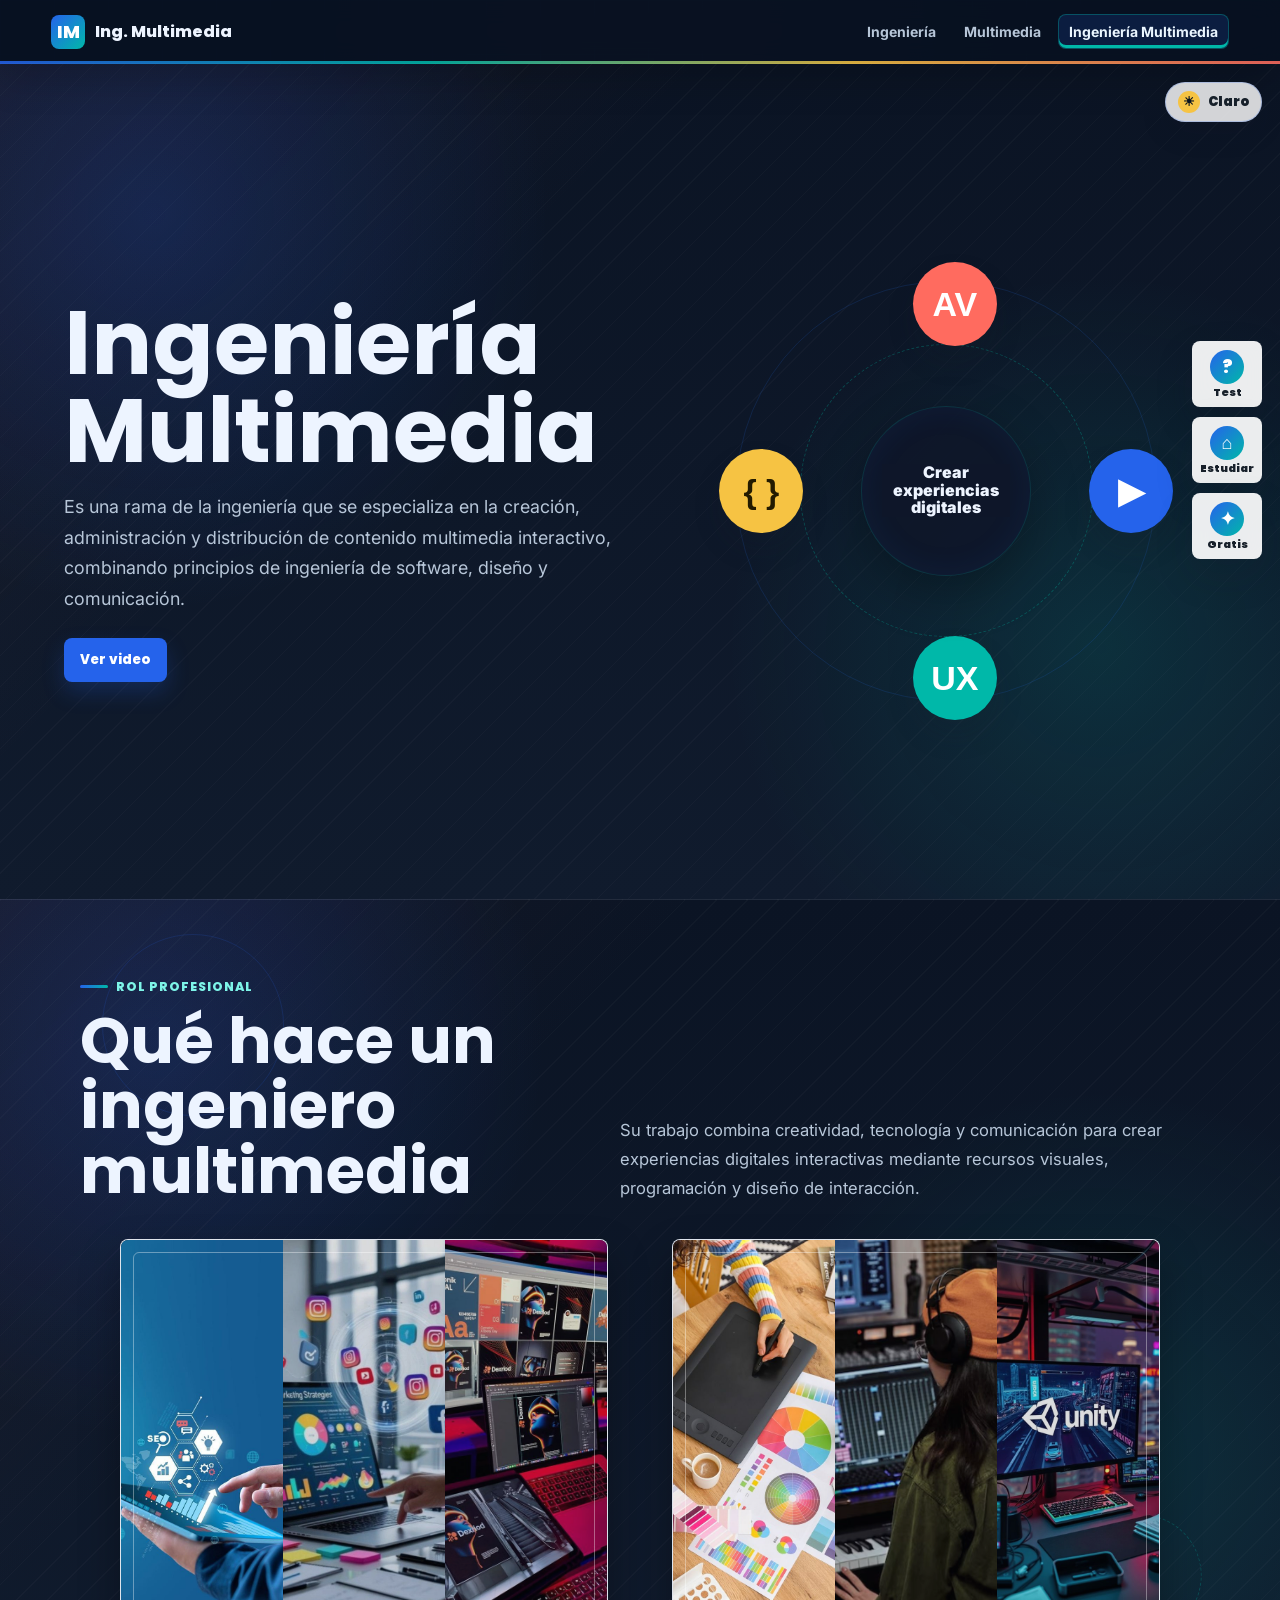
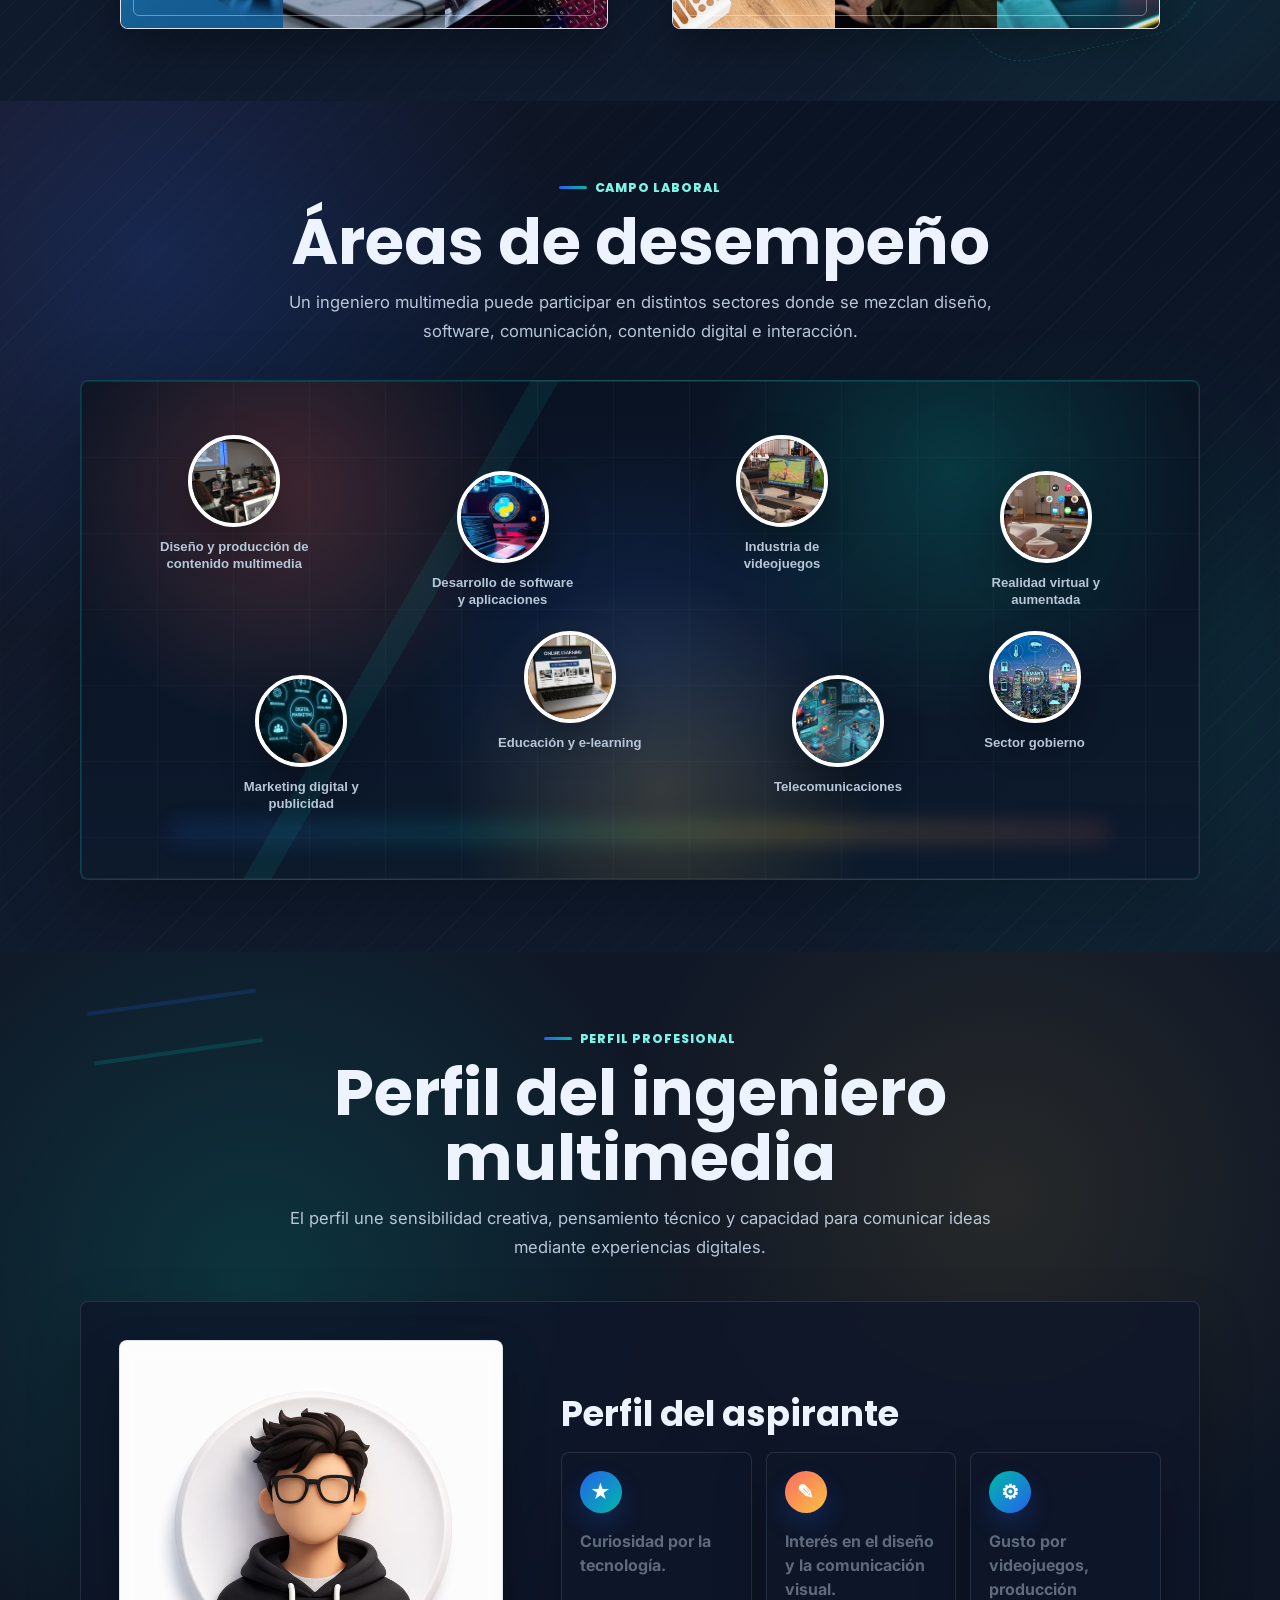
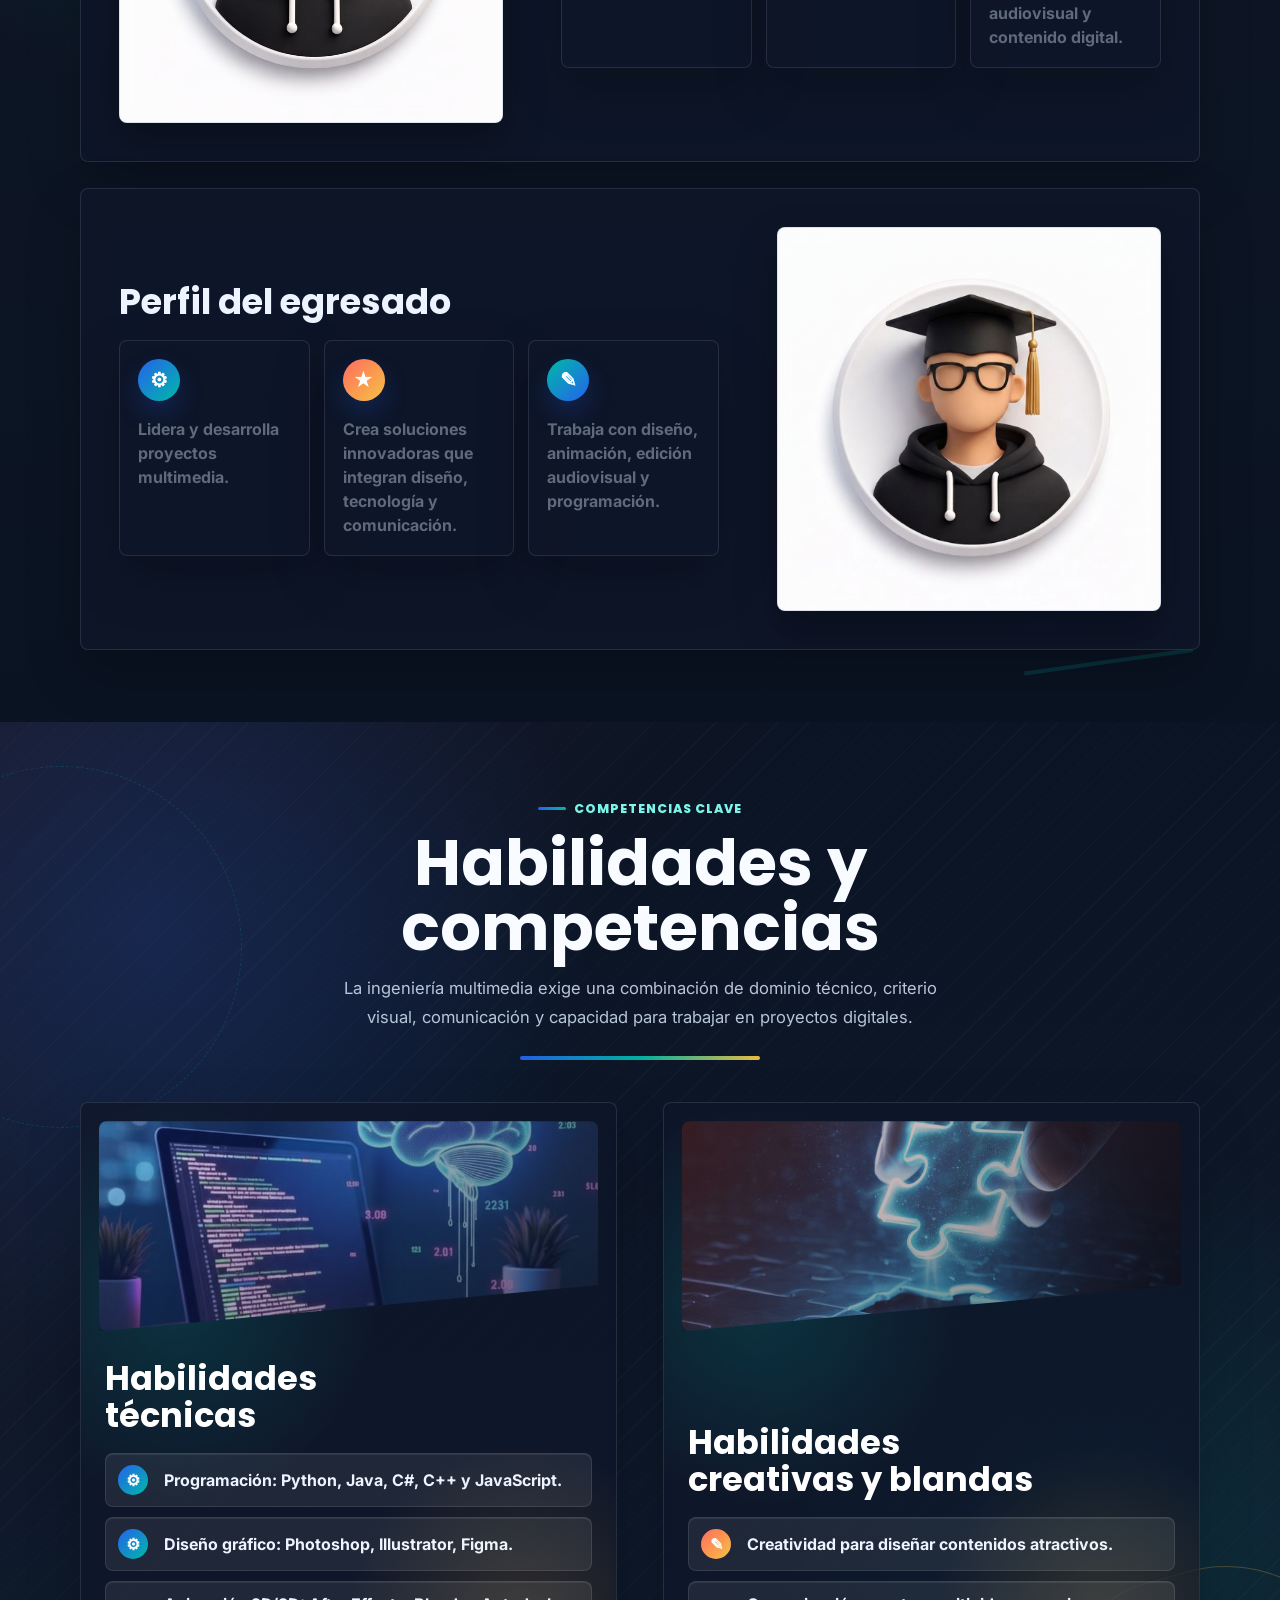
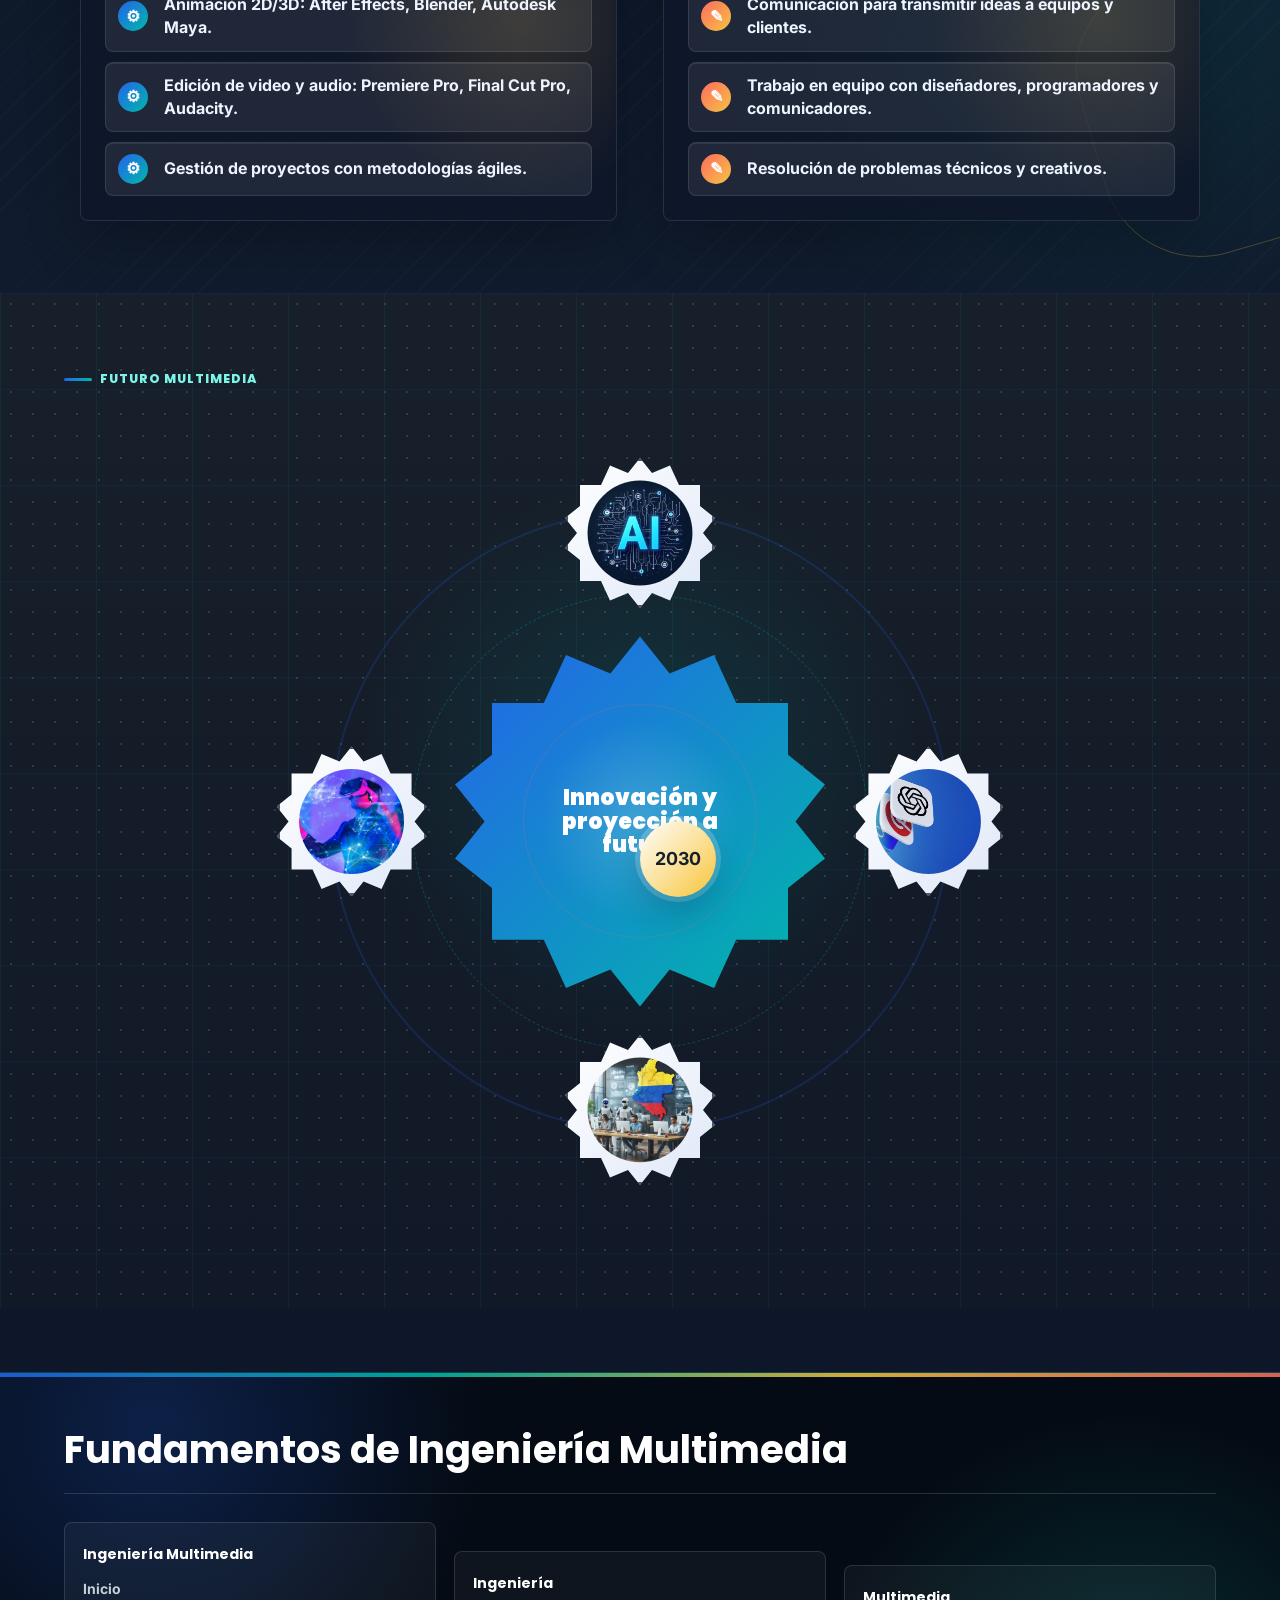
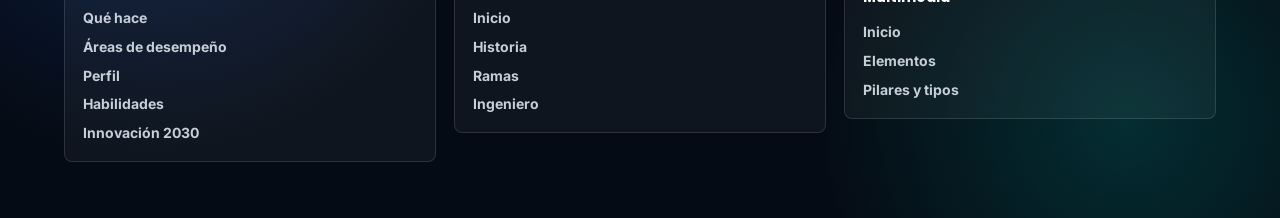
==== commit 6de69eb7: "Ajustar interacciones multimedia" ====
--- a/index.html
+++ b/index.html
@@ -4,6 +4,7 @@
   <meta charset="utf-8">
   <meta name="viewport" content="width=device-width, initial-scale=1">
   <title>Ingeniería Multimedia</title>
+  <link rel="icon" type="image/svg+xml" href="assets/img/ui/favicon.svg">
   <!-- Fuentes principales del sitio: Poppins para títulos e Inter para lectura. -->
   <link rel="preconnect" href="https://fonts.googleapis.com">
   <link rel="preconnect" href="https://fonts.gstatic.com" crossorigin>
@@ -222,7 +223,7 @@
           <div class="skill-panel-content">
             <h3>Habilidades técnicas</h3>
             <ul class="skill-list">
-              <li><span class="skill-icon gear">⚙</span><span>Programación: HTML, CSS, JavaScript, Python.</span></li>
+              <li><span class="skill-icon gear">⚙</span><span>Programación: Python, Java, C#, C++ y JavaScript.</span></li>
               <li><span class="skill-icon gear">⚙</span><span>Diseño gráfico: Photoshop, Illustrator, Figma.</span></li>
               <li><span class="skill-icon gear">⚙</span><span>Animación 2D/3D: After Effects, Blender, Autodesk Maya.</span></li>
               <li><span class="skill-icon gear">⚙</span><span>Edición de video y audio: Premiere Pro, Final Cut Pro, Audacity.</span></li>
@@ -354,7 +355,7 @@
         <button class="close" type="button" id="closeVideo" aria-label="Cerrar" title="Cerrar video">X</button>
         <h2 id="videoTitle">Video de introducción</h2>
       </div>
-      <video id="introVideo" controls>
+      <video id="introVideo" controls preload="none">
         <source src="assets/video/ingenieria-multimedia/intro.mp4" type="video/mp4">
         Tu navegador no puede reproducir este video.
       </video>
@@ -367,7 +368,7 @@
       <button class="close" type="button" data-close-modal="testModal" aria-label="Cerrar" title="Cerrar test">X</button>
       <div class="action-card-head">
         <span class="section-kicker">Test vocacional</span>
-        <h2 id="testTitle">Descubre tu perfil multimedia</h2>
+        <h2 id="testTitle">Encuentra tu área de interés</h2>
         <p>Responde las tres preguntas y luego revisa el resultado.</p>
       </div>
 
--- a/css/styles.css
+++ b/css/styles.css
@@ -1661,6 +1661,7 @@
       color: var(--ink);
       text-align: center;
       background: transparent;
+      cursor: pointer;
       animation: elementFloat 4.8s ease-in-out infinite;
       transition: translate 0.25s ease, scale 0.25s ease, box-shadow 0.25s ease;
     }
@@ -1691,13 +1692,22 @@
       pointer-events: none;
     }
 
-    .media-element-card:hover {
+    .media-element-card:hover,
+    .media-element-card.active {
       z-index: 2;
       scale: 1.08;
     }
 
-    .media-element-card:hover::after {
+    .media-element-card:hover::after,
+    .media-element-card.active::after {
       opacity: 1;
+    }
+
+    .media-element-card.active .media-element-icon {
+      animation: mediaIconPop 0.62s ease both;
+      box-shadow:
+        0 22px 46px rgba(17, 24, 39, 0.22),
+        0 0 0 10px rgba(0, 184, 169, 0.1);
     }
 
     .media-element-icon {
@@ -1732,6 +1742,80 @@
       box-shadow: 0 12px 26px rgba(17, 24, 39, 0.08);
     }
 
+    .media-element-detail {
+      position: absolute;
+      left: 50%;
+      bottom: 28px;
+      z-index: 3;
+      width: min(520px, calc(100% - 32px));
+      min-height: 0;
+      max-height: 0;
+      padding: 0 22px;
+      border: 1px solid transparent;
+      border-radius: 8px;
+      color: rgba(241, 245, 249, 0.92);
+      background:
+        linear-gradient(135deg, rgba(37, 99, 235, 0.16), transparent 44%),
+        rgba(7, 20, 33, 0.94);
+      box-shadow: 0 26px 60px rgba(0, 0, 0, 0.24);
+      opacity: 0;
+      transform: translateX(-50%) translateY(12px);
+      overflow: hidden;
+      pointer-events: none;
+      transition:
+        opacity 0.22s ease,
+        transform 0.22s ease,
+        max-height 0.22s ease,
+        padding 0.22s ease,
+        border-color 0.22s ease;
+    }
+
+    .media-element-detail.show {
+      min-height: 104px;
+      max-height: 180px;
+      padding: 18px 22px;
+      border-color: rgba(0, 184, 169, 0.34);
+      opacity: 1;
+      transform: translateX(-50%) translateY(0);
+    }
+
+    .media-element-detail::before {
+      content: "";
+      position: absolute;
+      inset: 0;
+      opacity: 0.32;
+      background:
+        linear-gradient(rgba(0, 184, 169, 0.18) 1px, transparent 1px),
+        linear-gradient(90deg, rgba(0, 184, 169, 0.18) 1px, transparent 1px);
+      background-size: 24px 24px;
+      pointer-events: none;
+    }
+
+    .media-element-detail strong,
+    .media-element-detail p {
+      position: relative;
+      z-index: 1;
+    }
+
+    .media-element-detail strong {
+      display: block;
+      margin-bottom: 8px;
+      color: white;
+      font-family: "Poppins", "Segoe UI", Arial, sans-serif;
+      font-size: 1.04rem;
+      font-weight: 800;
+    }
+
+    .media-element-detail p {
+      margin: 0;
+      line-height: 1.55;
+      font-weight: 700;
+    }
+
+    .media-element-detail.updating {
+      animation: detailReveal 0.42s ease both;
+    }
+
     .text-element {
       left: 5%;
       top: 120px;
@@ -1878,6 +1962,12 @@
       background: rgba(255, 255, 255, 0.72);
       box-shadow: 0 16px 34px rgba(17, 24, 39, 0.08);
       animation: branchFloat 4.6s ease-in-out infinite;
+      transition: transform 0.25s ease, box-shadow 0.25s ease;
+    }
+
+    .pillar-list li:hover {
+      transform: translateY(-8px);
+      box-shadow: 0 26px 58px rgba(37, 99, 235, 0.16);
     }
 
     .pillar-list li:nth-child(even) {
@@ -3789,6 +3879,22 @@
       50% { translate: 0 -14px; }
     }
 
+    @keyframes mediaIconPop {
+      0% { transform: scale(1) rotate(0deg); }
+      45% { transform: scale(1.16) rotate(-5deg); }
+      100% { transform: scale(1) rotate(0deg); }
+    }
+
+    @keyframes detailReveal {
+      0% { opacity: 0; transform: translateX(-50%) translateY(12px); }
+      100% { opacity: 1; transform: translateX(-50%) translateY(0); }
+    }
+
+    @keyframes detailMobileReveal {
+      0% { opacity: 0; transform: translateY(10px); }
+      100% { opacity: 1; transform: translateY(0); }
+    }
+
     @keyframes historyFloat {
       0%, 100% { translate: 0 0; }
       50% { translate: 0 -8px; }
@@ -4055,6 +4161,23 @@
         right: auto;
         top: auto;
         width: auto;
+      }
+
+      .media-element-detail {
+        position: relative;
+        left: auto;
+        bottom: auto;
+        grid-column: 1 / -1;
+        width: 100%;
+        transform: translateY(10px);
+      }
+
+      .media-element-detail.show {
+        transform: translateY(0);
+      }
+
+      .media-element-detail.updating {
+        animation: detailMobileReveal 0.42s ease both;
       }
 
       .pillars-types-shell {
@@ -5020,6 +5143,22 @@
       box-shadow: inset 0 -3px 0 var(--blue);
     }
 
+    body.light-mode .section-kicker {
+      padding: 7px 12px;
+      border: 1px solid rgba(0, 184, 169, 0.28);
+      border-radius: 999px;
+      color: #075e57;
+      background:
+        linear-gradient(135deg, rgba(255, 255, 255, 0.92), rgba(232, 251, 248, 0.86)),
+        rgba(255, 255, 255, 0.9);
+      box-shadow: 0 12px 26px rgba(17, 24, 39, 0.08);
+    }
+
+    body.light-mode .section-kicker::before {
+      background: linear-gradient(90deg, var(--blue), var(--teal));
+      box-shadow: 0 0 0 3px rgba(0, 184, 169, 0.1);
+    }
+
     body.light-mode .theme-toggle {
       color: #edf4ff;
       border-color: rgba(15, 23, 42, 0.16);
